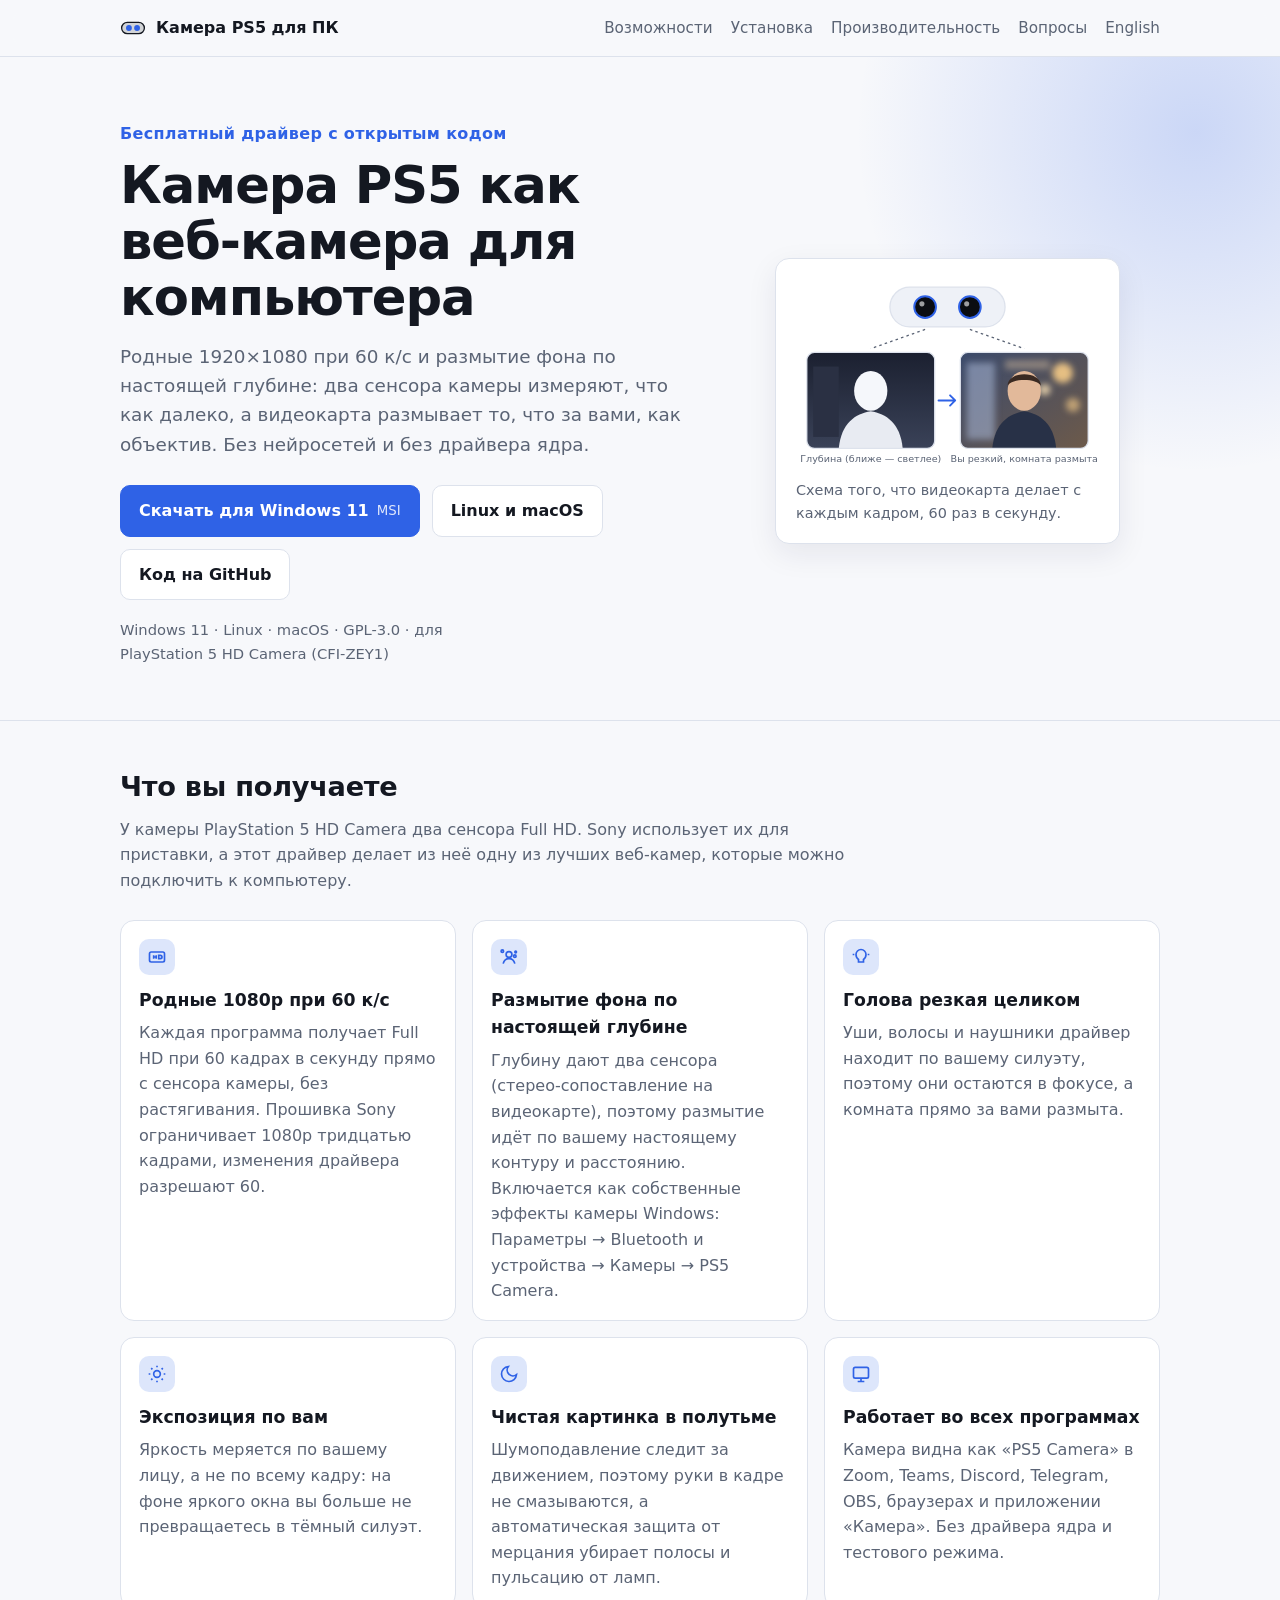
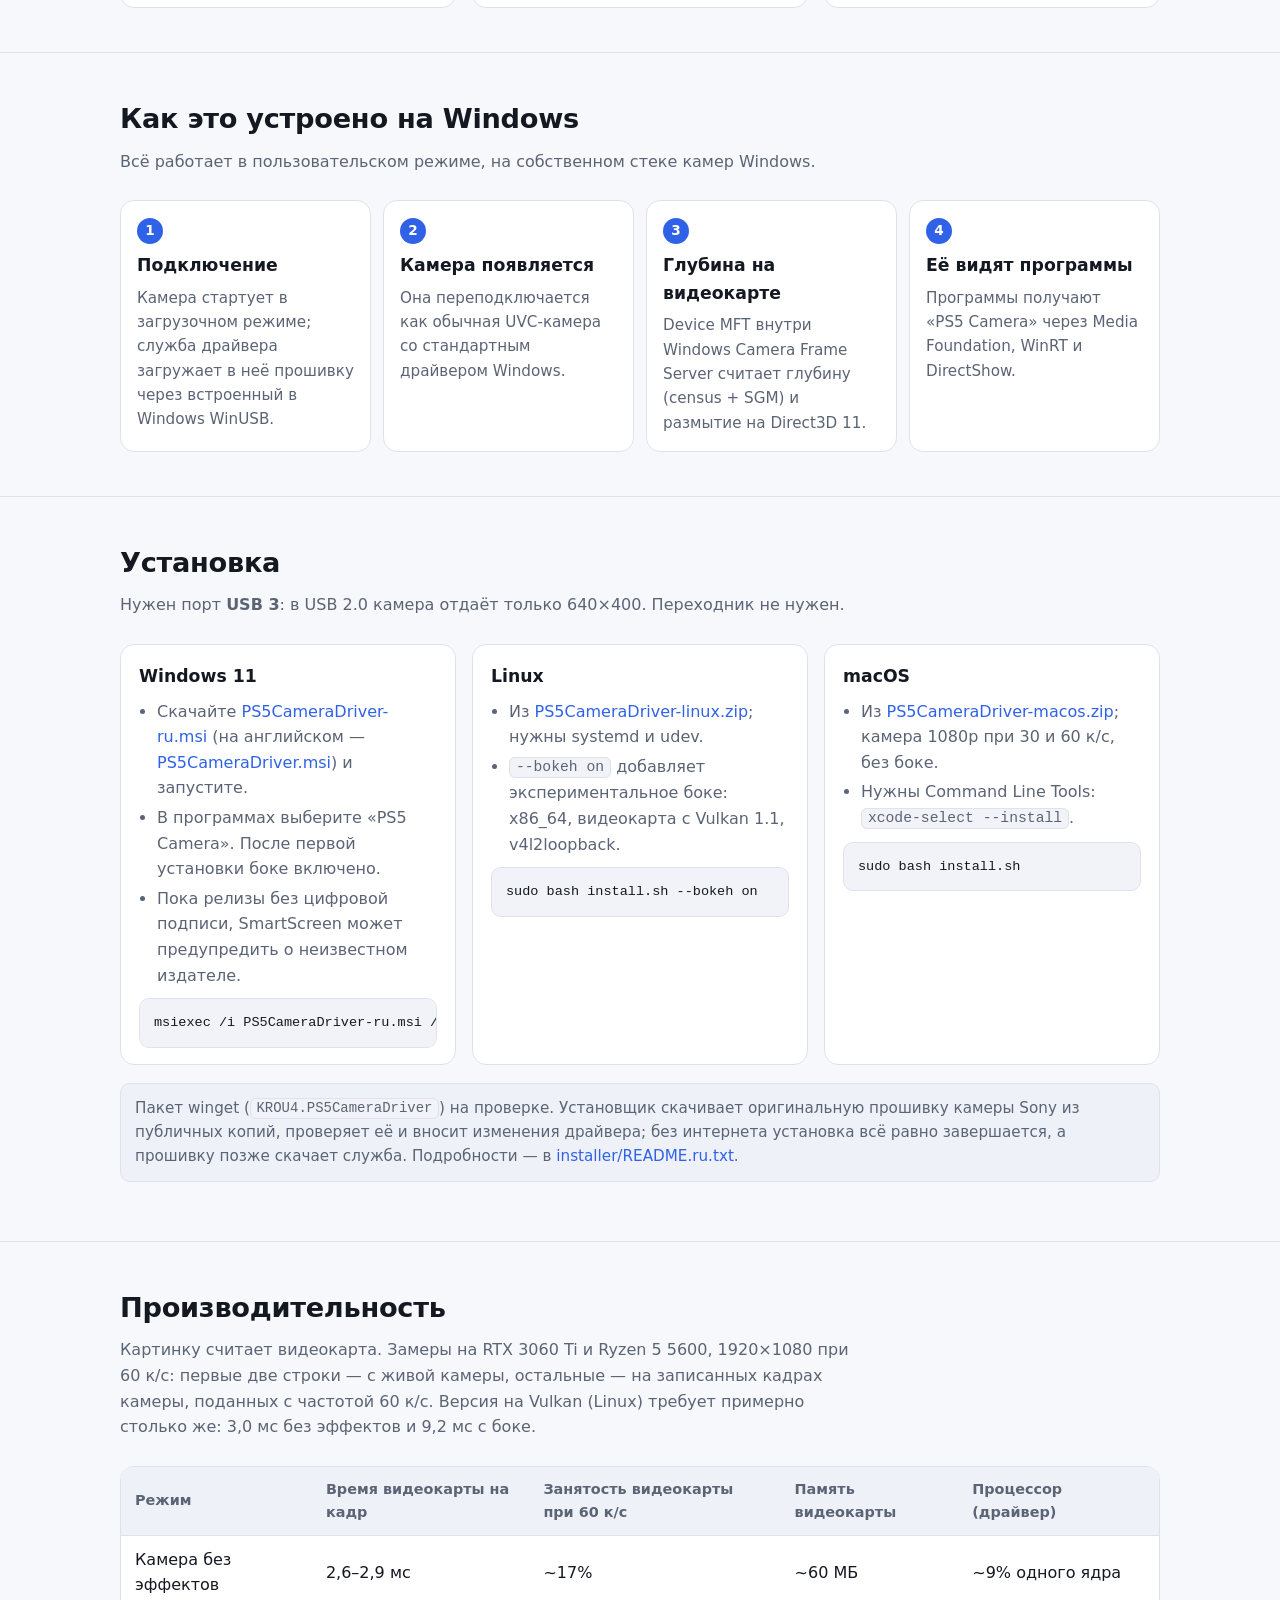
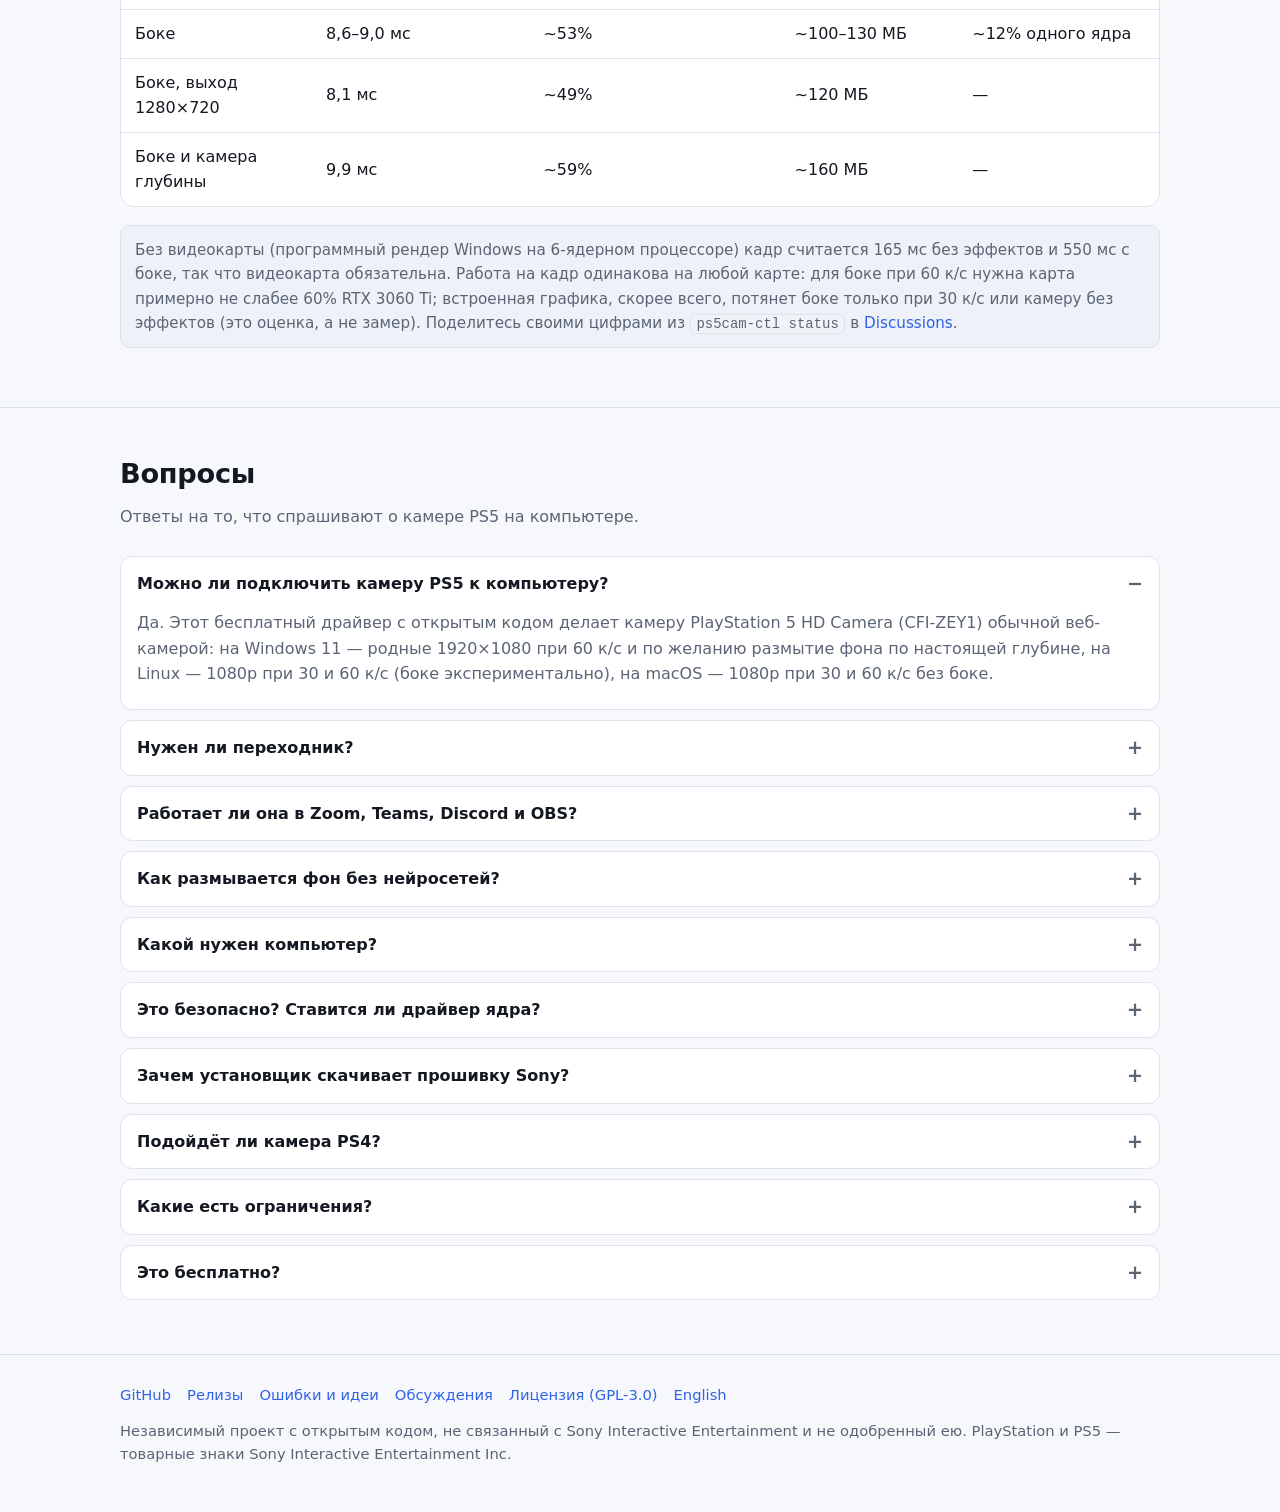
==== docs/ru/index.html @ 49c75872 "GitHub Pages site: English and Russian pages, llms.txt, sitemap, social previews" ====
<!doctype html>
<html lang="ru">
<head>
<meta charset="utf-8">
<meta name="viewport" content="width=device-width, initial-scale=1">
<title>Камера PS5 для ПК — бесплатный драйвер веб-камеры 1080p60 с размытием фона по глубине</title>
<meta name="description" content="Камера PlayStation 5 HD Camera (CFI-ZEY1) как веб-камера на компьютере: родные 1920x1080 при 60 к/с и размытие фона по настоящей глубине на Windows 11, а также Linux и macOS. Бесплатно и с открытым кодом (GPL-3.0).">
<link rel="canonical" href="https://krou4.github.io/PS5CameraDriver/ru/">
<link rel="alternate" hreflang="en" href="https://krou4.github.io/PS5CameraDriver/">
<link rel="alternate" hreflang="ru" href="https://krou4.github.io/PS5CameraDriver/ru/">
<link rel="alternate" hreflang="x-default" href="https://krou4.github.io/PS5CameraDriver/">
<link rel="icon" href="../favicon.svg" type="image/svg+xml">
<link rel="stylesheet" href="../assets/style.css">
<meta property="og:type" content="website">
<meta property="og:site_name" content="Камера PS5 для ПК">
<meta property="og:title" content="Камера PS5 для ПК — веб-камера 1080p60 с размытием по настоящей глубине">
<meta property="og:description" content="Бесплатный драйвер с открытым кодом: камера PlayStation 5 HD Camera становится обычной веб-камерой на Windows 11, Linux и macOS.">
<meta property="og:url" content="https://krou4.github.io/PS5CameraDriver/ru/">
<meta property="og:image" content="https://krou4.github.io/PS5CameraDriver/assets/og-ru.png">
<meta property="og:image:width" content="1200">
<meta property="og:image:height" content="630">
<meta property="og:locale" content="ru_RU">
<meta property="og:locale:alternate" content="en_US">
<meta name="twitter:card" content="summary_large_image">
<script type="application/ld+json">
{
  "@context": "https://schema.org",
  "@type": "SoftwareApplication",
  "name": "PS5 HD Camera for PC",
  "alternateName": ["Камера PS5 для ПК", "PS5CameraDriver", "Драйвер камеры PS5"],
  "description": "Драйвер, который делает камеру PlayStation 5 HD Camera (CFI-ZEY1) обычной веб-камерой: родные 1920x1080 при 60 к/с и размытие фона (боке) по настоящей стерео-глубине, которую считает видеокарта. Windows 11, Linux (боке экспериментально) и macOS (без боке).",
  "applicationCategory": "MultimediaApplication",
  "applicationSubCategory": "Драйвер веб-камеры",
  "operatingSystem": "Windows 11, Linux, macOS",
  "url": "https://krou4.github.io/PS5CameraDriver/ru/",
  "downloadUrl": "https://github.com/KROU4/PS5CameraDriver/releases/latest",
  "codeRepository": "https://github.com/KROU4/PS5CameraDriver",
  "license": "https://www.gnu.org/licenses/gpl-3.0.html",
  "isAccessibleForFree": true,
  "offers": { "@type": "Offer", "price": "0", "priceCurrency": "USD" },
  "author": { "@type": "Person", "name": "KROU4", "url": "https://github.com/KROU4" },
  "inLanguage": ["ru", "en"]
}
</script>
<script type="application/ld+json">
{
  "@context": "https://schema.org",
  "@type": "FAQPage",
  "inLanguage": "ru",
  "mainEntity": [
    { "@type": "Question", "name": "Можно ли подключить камеру PS5 к компьютеру?",
      "acceptedAnswer": { "@type": "Answer", "text": "Да. Этот бесплатный драйвер с открытым кодом делает камеру PlayStation 5 HD Camera (CFI-ZEY1) обычной веб-камерой: на Windows 11 — родные 1920x1080 при 60 к/с и по желанию размытие фона по настоящей глубине, на Linux — 1080p при 30 и 60 к/с (боке экспериментально), на macOS — 1080p при 30 и 60 к/с без боке." } },
    { "@type": "Question", "name": "Нужен ли переходник для камеры PS5 на ПК?",
      "acceptedAnswer": { "@type": "Answer", "text": "Переходник не нужен: камера подключается в порт USB 3. В порту USB 2.0 камера отдаёт только 640x400." } },
    { "@type": "Question", "name": "Работает ли камера PS5 в Zoom, Teams, Discord и OBS?",
      "acceptedAnswer": { "@type": "Answer", "text": "Да. С драйвером камера видна как «PS5 Camera» во всех программах, которые работают с веб-камерами: Zoom, Microsoft Teams, Discord, Telegram, OBS Studio, браузерах и приложении «Камера» Windows." } },
    { "@type": "Question", "name": "Как размывается фон без нейросетей?",
      "acceptedAnswer": { "@type": "Answer", "text": "У камеры два сенсора. Драйвер сравнивает два изображения стерео-алгоритмом (census-преобразование и semi-global matching) на видеокарте, получает расстояние до каждой точки и размывает то, что дальше человека, как объектив с малой глубиной резкости. Нейросети не используются." } },
    { "@type": "Question", "name": "Какой нужен компьютер?",
      "acceptedAnswer": { "@type": "Answer", "text": "Windows 11, порт USB 3 и видеокарта с Direct3D 11 (на Linux — Vulkan 1.1). На RTX 3060 Ti кадр 1080p60 занимает 2,6–2,9 мс времени видеокарты без эффектов и около 9 мс с боке. Без видеокарты картинка не успевает считаться." } },
    { "@type": "Question", "name": "Это безопасно? Ставится ли драйвер ядра?",
      "acceptedAnswer": { "@type": "Answer", "text": "Кода в ядре нет, тестовый режим не нужен. Эффект работает в пользовательском режиме как Device MFT внутри Windows Camera Frame Server; для загрузочного режима камеры используется встроенный в Windows драйвер WinUSB. Исходный код открыт под GPL-3.0." } },
    { "@type": "Question", "name": "Зачем установщик скачивает прошивку Sony?",
      "acceptedAnswer": { "@type": "Answer", "text": "Камере нужна прошивка при каждом подключении. Прошивка Sony не распространяется с драйвером: установщик скачивает оригинальный образ из публичных копий, проверяет его SHA-256 и вносит изменения драйвера — 90 байт (1080p при 60 к/с, режим глубины, автоматическая экспозиция). Без интернета установка всё равно завершается, а прошивку позже соберёт служба." } },
    { "@type": "Question", "name": "Подойдёт ли камера PS4?",
      "acceptedAnswer": { "@type": "Answer", "text": "Нет. Драйвер для камеры PlayStation 5 HD Camera (CFI-ZEY1), которая подключается в обычный порт USB 3. У камеры PS4 собственный разъём и другая прошивка." } },
    { "@type": "Question", "name": "Это бесплатно?",
      "acceptedAnswer": { "@type": "Answer", "text": "Да. Драйвер бесплатный, с открытым кодом под GNU GPL 3.0. Прошивка камеры принадлежит Sony и в проект не входит." } }
  ]
}
</script>
</head>
<body>
<header class="top">
  <div class="wrap">
    <a class="brand" href="./" aria-label="Камера PS5 для ПК">
      <svg viewBox="0 0 32 32" aria-hidden="true"><rect x="2" y="9" width="28" height="14" rx="7" fill="currentColor" opacity=".16"/><rect x="2" y="9" width="28" height="14" rx="7" fill="none" stroke="currentColor" stroke-width="1.6"/><circle cx="11" cy="16" r="3.6" fill="var(--accent)"/><circle cx="21" cy="16" r="3.6" fill="var(--accent)"/></svg>
      <span>Камера PS5 для ПК</span>
    </a>
    <nav class="nav">
      <a href="#features" class="hide-sm">Возможности</a>
      <a href="#install">Установка</a>
      <a href="#performance" class="hide-sm">Производительность</a>
      <a href="#faq">Вопросы</a>
      <a href="../" hreflang="en" lang="en">English</a>
    </nav>
  </div>
</header>

<main>
<section class="hero">
  <div class="wrap hero-grid">
    <div>
      <p class="eyebrow">Бесплатный драйвер с открытым кодом</p>
      <h1>Камера PS5 как веб‑камера для компьютера</h1>
      <p class="lead">Родные 1920×1080 при 60 к/с и размытие фона по настоящей глубине: два сенсора камеры измеряют, что как далеко, а видеокарта размывает то, что за вами, как объектив. Без нейросетей и без драйвера ядра.</p>
      <div class="cta">
        <a class="btn primary" href="https://github.com/KROU4/PS5CameraDriver/releases/latest/download/PS5CameraDriver-ru.msi">Скачать для Windows 11 <small>MSI</small></a>
        <a class="btn" href="https://github.com/KROU4/PS5CameraDriver/releases/latest">Linux и macOS</a>
        <a class="btn" href="https://github.com/KROU4/PS5CameraDriver">Код на GitHub</a>
      </div>
      <p class="meta">Windows 11 · Linux · macOS · GPL-3.0 · для <span class="nw">PlayStation 5 HD Camera (CFI-ZEY1)</span></p>
    </div>
    <figure class="figure">
      <svg viewBox="0 0 480 300" role="img" aria-labelledby="fig-title">
        <title id="fig-title">Два сенсора дают глубину: фон размыт, человек резкий</title>
        <defs>
          <linearGradient id="g-depth" x1="0" y1="0" x2="0" y2="1"><stop offset="0" stop-color="#1b2030"/><stop offset="1" stop-color="#3a4258"/></linearGradient>
          <linearGradient id="g-room" x1="0" y1="0" x2="1" y2="1"><stop offset="0" stop-color="#3b4a6b"/><stop offset="1" stop-color="#6d5a4a"/></linearGradient>
          <filter id="f-blur" x="-20%" y="-20%" width="140%" height="140%"><feGaussianBlur stdDeviation="5"/></filter>
          <clipPath id="c-left"><rect x="20" y="118" width="200" height="150" rx="12"/></clipPath>
          <clipPath id="c-right"><rect x="260" y="118" width="200" height="150" rx="12"/></clipPath>
        </defs>
        <rect x="150" y="16" width="180" height="62" rx="31" fill="var(--bg-soft)" stroke="var(--line)" stroke-width="2"/>
        <circle cx="205" cy="47" r="17" fill="#0b0d12" stroke="var(--accent)" stroke-width="3"/>
        <circle cx="275" cy="47" r="17" fill="#0b0d12" stroke="var(--accent)" stroke-width="3"/>
        <circle cx="200" cy="42" r="4" fill="#ffffff" opacity=".6"/>
        <circle cx="270" cy="42" r="4" fill="#ffffff" opacity=".6"/>
        <path d="M205 82 L120 112 M275 82 L360 112" stroke="var(--muted)" stroke-width="2" stroke-dasharray="4 5" fill="none"/>
        <g clip-path="url(#c-left)">
          <rect x="20" y="118" width="200" height="150" fill="url(#g-depth)"/>
          <rect x="30" y="140" width="40" height="110" fill="#2a3043"/>
          <path d="M70 268 C74 228 96 214 120 210 C144 214 166 228 170 268 Z" fill="#e8ebf2"/>
          <ellipse cx="120" cy="178" rx="26" ry="31" fill="#f5f7fb"/>
        </g>
        <g clip-path="url(#c-right)">
          <rect x="260" y="118" width="200" height="150" fill="url(#g-room)"/>
          <g filter="url(#f-blur)">
            <rect x="270" y="134" width="44" height="120" fill="#a9b8d8" opacity=".55"/>
            <circle cx="420" cy="150" r="16" fill="#ffd28a" opacity=".85"/>
            <circle cx="392" cy="176" r="9" fill="#ffe6b8" opacity=".8"/>
            <circle cx="436" cy="200" r="11" fill="#ffd28a" opacity=".6"/>
            <rect x="330" y="130" width="70" height="14" fill="#c9b49a" opacity=".5"/>
          </g>
          <path d="M310 268 C314 228 336 214 360 210 C384 214 406 228 410 268 Z" fill="#283147"/>
          <ellipse cx="360" cy="178" rx="26" ry="31" fill="#e2b99a"/>
          <path d="M334 170 C334 146 386 146 386 170 C380 158 340 158 334 170 Z" fill="#3a2a22"/>
        </g>
        <rect x="20" y="118" width="200" height="150" rx="12" fill="none" stroke="var(--line)" stroke-width="2"/>
        <rect x="260" y="118" width="200" height="150" rx="12" fill="none" stroke="var(--line)" stroke-width="2"/>
        <path d="M226 193 L252 193 M244 185 L252 193 L244 201" stroke="var(--accent)" stroke-width="3" fill="none" stroke-linecap="round" stroke-linejoin="round"/>
        <text x="120" y="290" text-anchor="middle" fill="var(--muted)" font-size="15" font-family="system-ui, sans-serif">Глубина (ближе — светлее)</text>
        <text x="360" y="290" text-anchor="middle" fill="var(--muted)" font-size="15" font-family="system-ui, sans-serif">Вы резкий, комната размыта</text>
      </svg>
      <p>Схема того, что видеокарта делает с каждым кадром, 60 раз в секунду.</p>
    </figure>
  </div>
</section>

<section id="features">
  <div class="wrap">
    <h2>Что вы получаете</h2>
    <p class="sub">У камеры PlayStation 5 HD Camera два сенсора Full HD. Sony использует их для приставки, а этот драйвер делает из неё одну из лучших веб-камер, которые можно подключить к компьютеру.</p>
    <div class="grid">
      <div class="card">
        <div class="icon"><svg viewBox="0 0 24 24" fill="none" stroke="currentColor" stroke-width="2" aria-hidden="true"><rect x="3" y="6" width="18" height="12" rx="2"/><path d="M8 10v4M8 12h3M11 10v4M14 10h2a2 2 0 0 1 0 4h-2z"/></svg></div>
        <h3>Родные 1080p при 60 к/с</h3>
        <p>Каждая программа получает Full HD при 60 кадрах в секунду прямо с сенсора камеры, без растягивания. Прошивка Sony ограничивает 1080p тридцатью кадрами, изменения драйвера разрешают 60.</p>
      </div>
      <div class="card">
        <div class="icon"><svg viewBox="0 0 24 24" fill="none" stroke="currentColor" stroke-width="2" aria-hidden="true"><circle cx="12" cy="9" r="3.5"/><path d="M5 20c1-4 4-6 7-6s6 2 7 6"/><circle cx="4" cy="5" r="1.5"/><circle cx="20" cy="6" r="1"/><circle cx="19" cy="11" r="1.5"/></svg></div>
        <h3>Размытие фона по настоящей глубине</h3>
        <p>Глубину дают два сенсора (стерео-сопоставление на видеокарте), поэтому размытие идёт по вашему настоящему контуру и расстоянию. Включается как собственные эффекты камеры Windows: Параметры → Bluetooth и устройства → Камеры → PS5 Camera.</p>
      </div>
      <div class="card">
        <div class="icon"><svg viewBox="0 0 24 24" fill="none" stroke="currentColor" stroke-width="2" aria-hidden="true"><path d="M12 3a6 6 0 0 0-6 6c0 3 1.5 5 3 6v3h6v-3c1.5-1 3-3 3-6a6 6 0 0 0-6-6z"/><path d="M4 9H2M22 9h-2"/></svg></div>
        <h3>Голова резкая целиком</h3>
        <p>Уши, волосы и наушники драйвер находит по вашему силуэту, поэтому они остаются в фокусе, а комната прямо за вами размыта.</p>
      </div>
      <div class="card">
        <div class="icon"><svg viewBox="0 0 24 24" fill="none" stroke="currentColor" stroke-width="2" aria-hidden="true"><circle cx="12" cy="12" r="4"/><path d="M12 2v2M12 20v2M2 12h2M20 12h2M5 5l1.5 1.5M17.5 17.5 19 19M5 19l1.5-1.5M17.5 6.5 19 5"/></svg></div>
        <h3>Экспозиция по вам</h3>
        <p>Яркость меряется по вашему лицу, а не по всему кадру: на фоне яркого окна вы больше не превращаетесь в тёмный силуэт.</p>
      </div>
      <div class="card">
        <div class="icon"><svg viewBox="0 0 24 24" fill="none" stroke="currentColor" stroke-width="2" aria-hidden="true"><path d="M21 12.8A9 9 0 1 1 11.2 3a7 7 0 0 0 9.8 9.8z"/></svg></div>
        <h3>Чистая картинка в полутьме</h3>
        <p>Шумоподавление следит за движением, поэтому руки в кадре не смазываются, а автоматическая защита от мерцания убирает полосы и пульсацию от ламп.</p>
      </div>
      <div class="card">
        <div class="icon"><svg viewBox="0 0 24 24" fill="none" stroke="currentColor" stroke-width="2" aria-hidden="true"><rect x="3" y="4" width="18" height="13" rx="2"/><path d="M8 21h8M12 17v4"/></svg></div>
        <h3>Работает во всех программах</h3>
        <p>Камера видна как «PS5 Camera» в Zoom, Teams, Discord, Telegram, OBS, браузерах и приложении «Камера». Без драйвера ядра и тестового режима.</p>
      </div>
    </div>
  </div>
</section>

<section id="how">
  <div class="wrap">
    <h2>Как это устроено на Windows</h2>
    <p class="sub">Всё работает в пользовательском режиме, на собственном стеке камер Windows.</p>
    <div class="steps">
      <div class="step"><h3>Подключение</h3><p>Камера стартует в загрузочном режиме; служба драйвера загружает в неё прошивку через встроенный в Windows WinUSB.</p></div>
      <div class="step"><h3>Камера появляется</h3><p>Она переподключается как обычная UVC-камера со стандартным драйвером Windows.</p></div>
      <div class="step"><h3>Глубина на видеокарте</h3><p>Device MFT внутри Windows Camera Frame Server считает глубину (census + SGM) и размытие на Direct3D 11.</p></div>
      <div class="step"><h3>Её видят программы</h3><p>Программы получают «PS5 Camera» через Media Foundation, WinRT и DirectShow.</p></div>
    </div>
  </div>
</section>

<section id="install">
  <div class="wrap">
    <h2>Установка</h2>
    <p class="sub">Нужен порт <strong>USB 3</strong>: в USB 2.0 камера отдаёт только 640×400. Переходник не нужен.</p>
    <div class="os">
      <div class="card">
        <h3>Windows 11</h3>
        <ul>
          <li>Скачайте <a href="https://github.com/KROU4/PS5CameraDriver/releases/latest/download/PS5CameraDriver-ru.msi">PS5CameraDriver-ru.msi</a> (на английском — <a href="https://github.com/KROU4/PS5CameraDriver/releases/latest/download/PS5CameraDriver.msi">PS5CameraDriver.msi</a>) и запустите.</li>
          <li>В программах выберите «PS5 Camera». После первой установки боке включено.</li>
          <li>Пока релизы без цифровой подписи, SmartScreen может предупредить о неизвестном издателе.</li>
        </ul>
        <pre><code>msiexec /i PS5CameraDriver-ru.msi /qn BOKEH=on</code></pre>
      </div>
      <div class="card">
        <h3>Linux</h3>
        <ul>
          <li>Из <a href="https://github.com/KROU4/PS5CameraDriver/releases/latest">PS5CameraDriver-linux.zip</a>; нужны systemd и udev.</li>
          <li><code>--bokeh on</code> добавляет экспериментальное боке: x86_64, видеокарта с Vulkan 1.1, v4l2loopback.</li>
        </ul>
        <pre><code>sudo bash install.sh --bokeh on</code></pre>
      </div>
      <div class="card">
        <h3>macOS</h3>
        <ul>
          <li>Из <a href="https://github.com/KROU4/PS5CameraDriver/releases/latest">PS5CameraDriver-macos.zip</a>; камера 1080p при 30 и 60 к/с, без боке.</li>
          <li>Нужны Command Line Tools: <code>xcode-select --install</code>.</li>
        </ul>
        <pre><code>sudo bash install.sh</code></pre>
      </div>
    </div>
    <p class="note">Пакет winget (<code>KROU4.PS5CameraDriver</code>) на проверке. Установщик скачивает оригинальную прошивку камеры Sony из публичных копий, проверяет её и вносит изменения драйвера; без интернета установка всё равно завершается, а прошивку позже скачает служба. Подробности — в <a href="https://github.com/KROU4/PS5CameraDriver/blob/main/installer/README.ru.txt">installer/README.ru.txt</a>.</p>
  </div>
</section>

<section id="performance">
  <div class="wrap">
    <h2>Производительность</h2>
    <p class="sub">Картинку считает видеокарта. Замеры на RTX 3060 Ti и Ryzen 5 5600, 1920×1080 при 60 к/с: первые две строки — с живой камеры, остальные — на записанных кадрах камеры, поданных с частотой 60 к/с. Версия на Vulkan (Linux) требует примерно столько же: 3,0 мс без эффектов и 9,2 мс с боке.</p>
    <div class="table-wrap">
      <table>
        <thead><tr><th>Режим</th><th>Время видеокарты на кадр</th><th>Занятость видеокарты при 60 к/с</th><th>Память видеокарты</th><th>Процессор (драйвер)</th></tr></thead>
        <tbody>
          <tr><td>Камера без эффектов</td><td class="num">2,6–2,9 мс</td><td class="num">~17%</td><td class="num">~60 МБ</td><td class="num">~9% одного ядра</td></tr>
          <tr><td>Боке</td><td class="num">8,6–9,0 мс</td><td class="num">~53%</td><td class="num">~100–130 МБ</td><td class="num">~12% одного ядра</td></tr>
          <tr><td>Боке, выход 1280×720</td><td class="num">8,1 мс</td><td class="num">~49%</td><td class="num">~120 МБ</td><td class="num">—</td></tr>
          <tr><td>Боке и камера глубины</td><td class="num">9,9 мс</td><td class="num">~59%</td><td class="num">~160 МБ</td><td class="num">—</td></tr>
        </tbody>
      </table>
    </div>
    <p class="note">Без видеокарты (программный рендер Windows на 6-ядерном процессоре) кадр считается 165 мс без эффектов и 550 мс с боке, так что видеокарта обязательна. Работа на кадр одинакова на любой карте: для боке при 60 к/с нужна карта примерно не слабее 60% RTX 3060 Ti; встроенная графика, скорее всего, потянет боке только при 30 к/с или камеру без эффектов (это оценка, а не замер). Поделитесь своими цифрами из <code>ps5cam-ctl status</code> в <a href="https://github.com/KROU4/PS5CameraDriver/discussions">Discussions</a>.</p>
  </div>
</section>

<section id="faq" class="faq">
  <div class="wrap">
    <h2>Вопросы</h2>
    <p class="sub">Ответы на то, что спрашивают о камере PS5 на компьютере.</p>
    <details open><summary>Можно ли подключить камеру PS5 к компьютеру?</summary><div><p>Да. Этот бесплатный драйвер с открытым кодом делает камеру PlayStation 5 HD Camera (CFI-ZEY1) обычной веб-камерой: на Windows 11 — родные 1920×1080 при 60 к/с и по желанию размытие фона по настоящей глубине, на Linux — 1080p при 30 и 60 к/с (боке экспериментально), на macOS — 1080p при 30 и 60 к/с без боке.</p></div></details>
    <details><summary>Нужен ли переходник?</summary><div><p>Переходник не нужен: камера подключается в порт USB 3. В порту USB 2.0 камера отдаёт только 640×400.</p></div></details>
    <details><summary>Работает ли она в Zoom, Teams, Discord и OBS?</summary><div><p>Да. С драйвером камера видна как «PS5 Camera» во всех программах, которые работают с веб-камерами: Zoom, Microsoft Teams, Discord, Telegram, OBS Studio, браузерах и приложении «Камера» Windows.</p></div></details>
    <details><summary>Как размывается фон без нейросетей?</summary><div><p>У камеры два сенсора. Драйвер сравнивает два изображения стерео-алгоритмом (census-преобразование и semi-global matching) на видеокарте, получает расстояние до каждой точки и размывает то, что дальше человека, как объектив с малой глубиной резкости. Нейросети не используются.</p></div></details>
    <details><summary>Какой нужен компьютер?</summary><div><p>Windows 11, порт USB 3 и видеокарта с Direct3D 11 (на Linux — Vulkan 1.1). На RTX 3060 Ti кадр 1080p60 занимает 2,6–2,9 мс времени видеокарты без эффектов и около 9 мс с боке. Без видеокарты картинка не успевает считаться.</p></div></details>
    <details><summary>Это безопасно? Ставится ли драйвер ядра?</summary><div><p>Кода в ядре нет, тестовый режим не нужен. Эффект работает в пользовательском режиме как Device MFT внутри Windows Camera Frame Server; для загрузочного режима камеры используется встроенный в Windows драйвер WinUSB. Исходный код открыт под GPL-3.0, а в сеть программа ничего не отправляет: она только скачивает прошивку.</p></div></details>
    <details><summary>Зачем установщик скачивает прошивку Sony?</summary><div><p>Камере нужна прошивка при каждом подключении. Прошивка Sony не распространяется с драйвером: установщик скачивает оригинальный образ из публичных копий, проверяет его SHA-256 и вносит изменения драйвера — 90 байт (1080p при 60 к/с, режим глубины, автоматическая экспозиция). Без интернета установка всё равно завершается, а прошивку позже соберёт служба.</p></div></details>
    <details><summary>Подойдёт ли камера PS4?</summary><div><p>Нет. Драйвер для камеры PlayStation 5 HD Camera (CFI-ZEY1), которая подключается в обычный порт USB 3. У камеры PS4 собственный разъём и другая прошивка.</p></div></details>
    <details><summary>Какие есть ограничения?</summary><div><p>Камерой пользуется одна программа за раз, как с любой веб-камерой. Глубину камера измеряет примерно с полуметра: то, что ближе, размывается неровно. Боке на Linux экспериментальное, а на macOS его нет (нужно системное расширение камеры, которое macOS запускает только с подписью разработчика Apple).</p></div></details>
    <details><summary>Это бесплатно?</summary><div><p>Да. Драйвер бесплатный, с открытым кодом под GNU GPL 3.0. Прошивка камеры принадлежит Sony и в проект не входит.</p></div></details>
  </div>
</section>
</main>

<footer>
  <div class="wrap">
    <div class="links">
      <a href="https://github.com/KROU4/PS5CameraDriver">GitHub</a>
      <a href="https://github.com/KROU4/PS5CameraDriver/releases">Релизы</a>
      <a href="https://github.com/KROU4/PS5CameraDriver/issues">Ошибки и идеи</a>
      <a href="https://github.com/KROU4/PS5CameraDriver/discussions">Обсуждения</a>
      <a href="https://github.com/KROU4/PS5CameraDriver/blob/main/LICENSE">Лицензия (GPL-3.0)</a>
      <a href="../" hreflang="en" lang="en">English</a>
    </div>
    <p>Независимый проект с открытым кодом, не связанный с Sony Interactive Entertainment и не одобренный ею. PlayStation и PS5 — товарные знаки Sony Interactive Entertainment Inc.</p>
  </div>
</footer>
</body>
</html>
---- docs/assets/style.css ----
:root {
  --bg: #0b0d12;
  --bg-soft: #12151d;
  --card: #161a24;
  --line: #262c3a;
  --text: #e8ebf2;
  --muted: #9aa3b5;
  --accent: #5b8cff;
  --accent-strong: #3f74f5;
  --accent-text: #ffffff;
  --code: #0f1219;
  --ok: #3fbf7f;
  --radius: 14px;
  --shadow: 0 10px 30px rgba(0, 0, 0, 0.35);
  color-scheme: dark;
}
@media (prefers-color-scheme: light) {
  :root {
    --bg: #f7f8fb;
    --bg-soft: #eef1f7;
    --card: #ffffff;
    --line: #dde2ec;
    --text: #141821;
    --muted: #5b6475;
    --accent: #2f62e6;
    --accent-strong: #2453cc;
    --code: #f1f3f8;
    --shadow: 0 10px 30px rgba(20, 30, 60, 0.08);
    color-scheme: light;
  }
}

* { box-sizing: border-box; }
html { scroll-behavior: smooth; -webkit-text-size-adjust: 100%; }
body {
  margin: 0;
  background: var(--bg);
  color: var(--text);
  font: 16px/1.6 system-ui, -apple-system, "Segoe UI", Roboto, "Helvetica Neue", Arial, sans-serif;
}
a { color: var(--accent); text-decoration: none; }
a:hover { text-decoration: underline; }
a:focus-visible, button:focus-visible, summary:focus-visible {
  outline: 2px solid var(--accent);
  outline-offset: 3px;
  border-radius: 6px;
}
code, pre { font-family: ui-monospace, "Cascadia Code", Consolas, "Liberation Mono", monospace; font-size: 0.92em; }
code { background: var(--code); border: 1px solid var(--line); border-radius: 6px; padding: 0.1em 0.4em; }
pre {
  background: var(--code);
  border: 1px solid var(--line);
  border-radius: 10px;
  padding: 12px 14px;
  overflow-x: auto;
  margin: 10px 0 0;
}
pre code { background: none; border: 0; padding: 0; }

.wrap { max-width: 1080px; margin: 0 auto; padding: 0 20px; }

/* Header */
.top {
  position: sticky; top: 0; z-index: 10;
  background: color-mix(in srgb, var(--bg) 85%, transparent);
  backdrop-filter: blur(10px);
  border-bottom: 1px solid var(--line);
}
.top .wrap { display: flex; align-items: center; justify-content: space-between; gap: 16px; height: 56px; }
.brand { display: flex; align-items: center; gap: 10px; color: var(--text); font-weight: 650; }
.brand:hover { text-decoration: none; }
.brand svg { width: 26px; height: 26px; }
.nav { display: flex; gap: 18px; font-size: 0.95rem; }
.nav a { color: var(--muted); }
.nav a:hover { color: var(--text); text-decoration: none; }
@media (max-width: 720px) { .nav .hide-sm { display: none; } }

/* Hero */
.hero { padding: 64px 0 40px; position: relative; overflow: hidden; }
.hero::before {
  content: ""; position: absolute; inset: -40% -20% auto auto; width: 680px; height: 680px;
  background: radial-gradient(closest-side, color-mix(in srgb, var(--accent) 22%, transparent), transparent);
  pointer-events: none;
}
.hero-grid { display: grid; grid-template-columns: 1.15fr 0.85fr; gap: 40px; align-items: center; position: relative; }
@media (max-width: 860px) { .hero-grid { grid-template-columns: 1fr; } }
.eyebrow { color: var(--accent); font-weight: 600; letter-spacing: 0.02em; margin: 0 0 10px; }
h1 { font-size: clamp(2rem, 4.6vw, 3.2rem); line-height: 1.1; margin: 0 0 16px; letter-spacing: -0.02em; }
.lead { font-size: 1.15rem; color: var(--muted); margin: 0 0 26px; max-width: 40em; }
.cta { display: flex; flex-wrap: wrap; gap: 12px; margin-bottom: 18px; }
.btn {
  display: inline-flex; align-items: center; gap: 8px;
  padding: 12px 18px; border-radius: 10px; font-weight: 600;
  border: 1px solid var(--line); color: var(--text); background: var(--card);
}
.btn:hover { text-decoration: none; border-color: var(--accent); }
.btn.primary { background: var(--accent); border-color: var(--accent); color: var(--accent-text); }
.btn.primary:hover { background: var(--accent-strong); }
.btn small { font-weight: 500; opacity: 0.85; }
.meta { color: var(--muted); font-size: 0.92rem; }

/* Depth illustration */
.figure {
  background: var(--card); border: 1px solid var(--line); border-radius: var(--radius);
  box-shadow: var(--shadow); padding: 18px;
}
.figure svg { width: 100%; height: auto; display: block; }
.figure p { margin: 10px 2px 0; color: var(--muted); font-size: 0.9rem; }

/* Sections */
section { padding: 44px 0; scroll-margin-top: 56px; }
section + section { border-top: 1px solid var(--line); }
h2 { font-size: 1.7rem; margin: 0 0 8px; letter-spacing: -0.01em; }
.sub { color: var(--muted); margin: 0 0 26px; max-width: 46em; }
h3 { font-size: 1.08rem; margin: 0 0 6px; }

.grid { display: grid; gap: 16px; grid-template-columns: repeat(3, 1fr); }
@media (max-width: 900px) { .grid { grid-template-columns: repeat(2, 1fr); } }
@media (max-width: 600px) { .grid { grid-template-columns: 1fr; } }
.card {
  background: var(--card); border: 1px solid var(--line); border-radius: var(--radius); padding: 18px 18px 16px;
}
.card p { margin: 0; color: var(--muted); }
.icon {
  width: 36px; height: 36px; border-radius: 10px; display: grid; place-items: center; margin-bottom: 12px;
  background: color-mix(in srgb, var(--accent) 16%, transparent); color: var(--accent);
}
.icon svg { width: 20px; height: 20px; }

.steps { counter-reset: step; display: grid; gap: 12px; grid-template-columns: repeat(4, 1fr); }
@media (max-width: 900px) { .steps { grid-template-columns: repeat(2, 1fr); } }
@media (max-width: 600px) { .steps { grid-template-columns: 1fr; } }
.step { background: var(--card); border: 1px solid var(--line); border-radius: var(--radius); padding: 16px; }
.step::before {
  counter-increment: step; content: counter(step);
  display: inline-grid; place-items: center; width: 26px; height: 26px; border-radius: 50%;
  background: var(--accent); color: var(--accent-text); font-weight: 700; font-size: 0.85rem; margin-bottom: 8px;
}
.step p { margin: 0; color: var(--muted); font-size: 0.95rem; }

.os { display: grid; gap: 16px; grid-template-columns: repeat(3, 1fr); }
@media (max-width: 900px) { .os { grid-template-columns: 1fr; } }
.os .card ul { margin: 8px 0 0; padding-left: 18px; color: var(--muted); }
.os .card li { margin: 4px 0; }
.note {
  margin-top: 18px; padding: 12px 14px; border-radius: 10px; border: 1px solid var(--line);
  background: var(--bg-soft); color: var(--muted); font-size: 0.95rem;
}

.table-wrap { overflow-x: auto; border: 1px solid var(--line); border-radius: var(--radius); }
table { border-collapse: collapse; width: 100%; min-width: 560px; background: var(--card); }
th, td { text-align: left; padding: 11px 14px; border-bottom: 1px solid var(--line); }
th { font-size: 0.9rem; color: var(--muted); font-weight: 600; background: var(--bg-soft); }
tr:last-child td { border-bottom: 0; }
td.num { font-variant-numeric: tabular-nums; white-space: nowrap; }

.faq details {
  background: var(--card); border: 1px solid var(--line); border-radius: 12px; padding: 0 16px; margin-bottom: 10px;
}
.faq summary {
  cursor: pointer; list-style: none; padding: 14px 24px 14px 0; font-weight: 600; position: relative;
}
.faq summary::-webkit-details-marker { display: none; }
.faq summary::after {
  content: "+"; position: absolute; right: 0; top: 12px; color: var(--muted); font-size: 1.2rem;
}
.faq details[open] summary::after { content: "−"; }
.faq details > div { padding: 0 0 14px; color: var(--muted); }
.faq details > div p { margin: 0 0 8px; }

footer { border-top: 1px solid var(--line); padding: 28px 0 40px; color: var(--muted); font-size: 0.92rem; }
footer .links { display: flex; flex-wrap: wrap; gap: 16px; margin-bottom: 12px; }
footer p { margin: 6px 0; }
.nw { white-space: nowrap; }

/* Grid items may shrink below their content (a long command in <pre> scrolls instead of widening the page). */
.hero-grid > *, .grid > *, .steps > *, .os > * { min-width: 0; }

/* Phones: the logo alone, so the menu fits on one line. */
.brand span { white-space: nowrap; }
@media (max-width: 560px) {
  .brand span { display: none; }
  .nav { gap: 16px; }
}
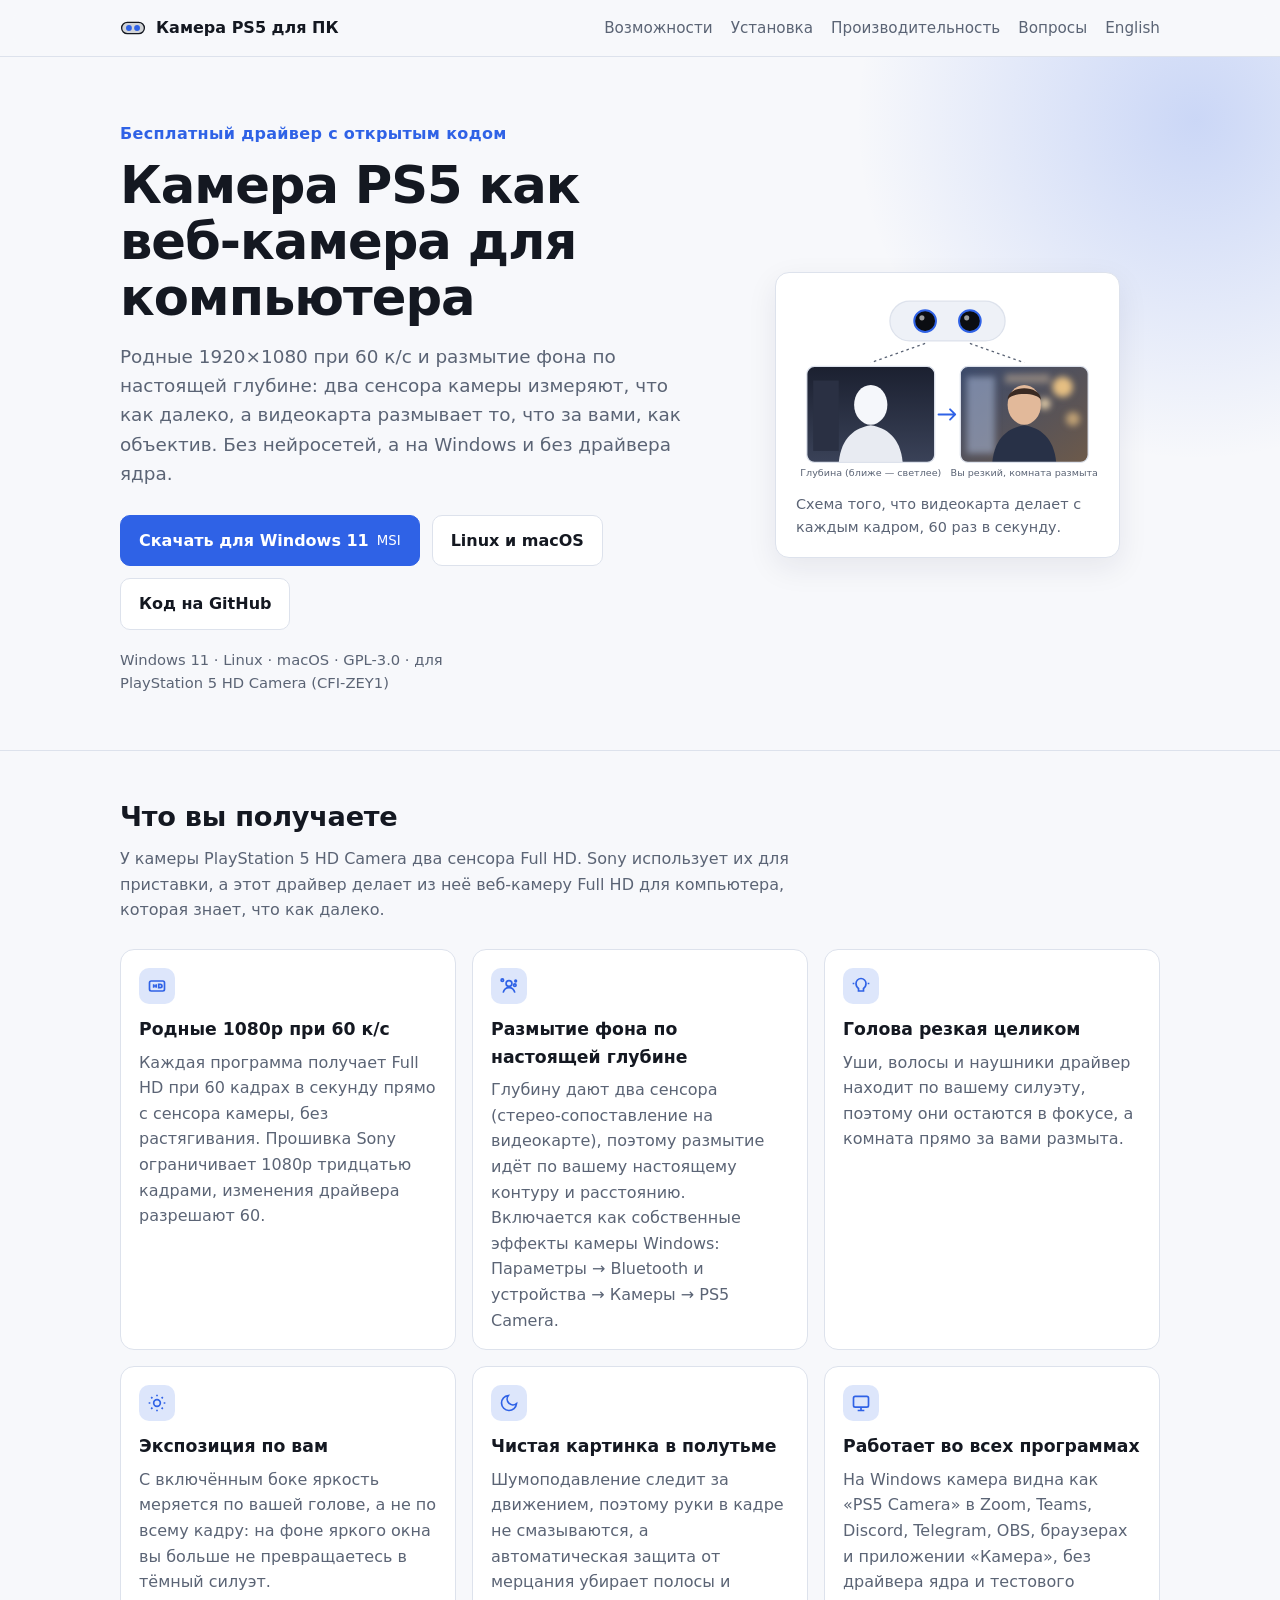
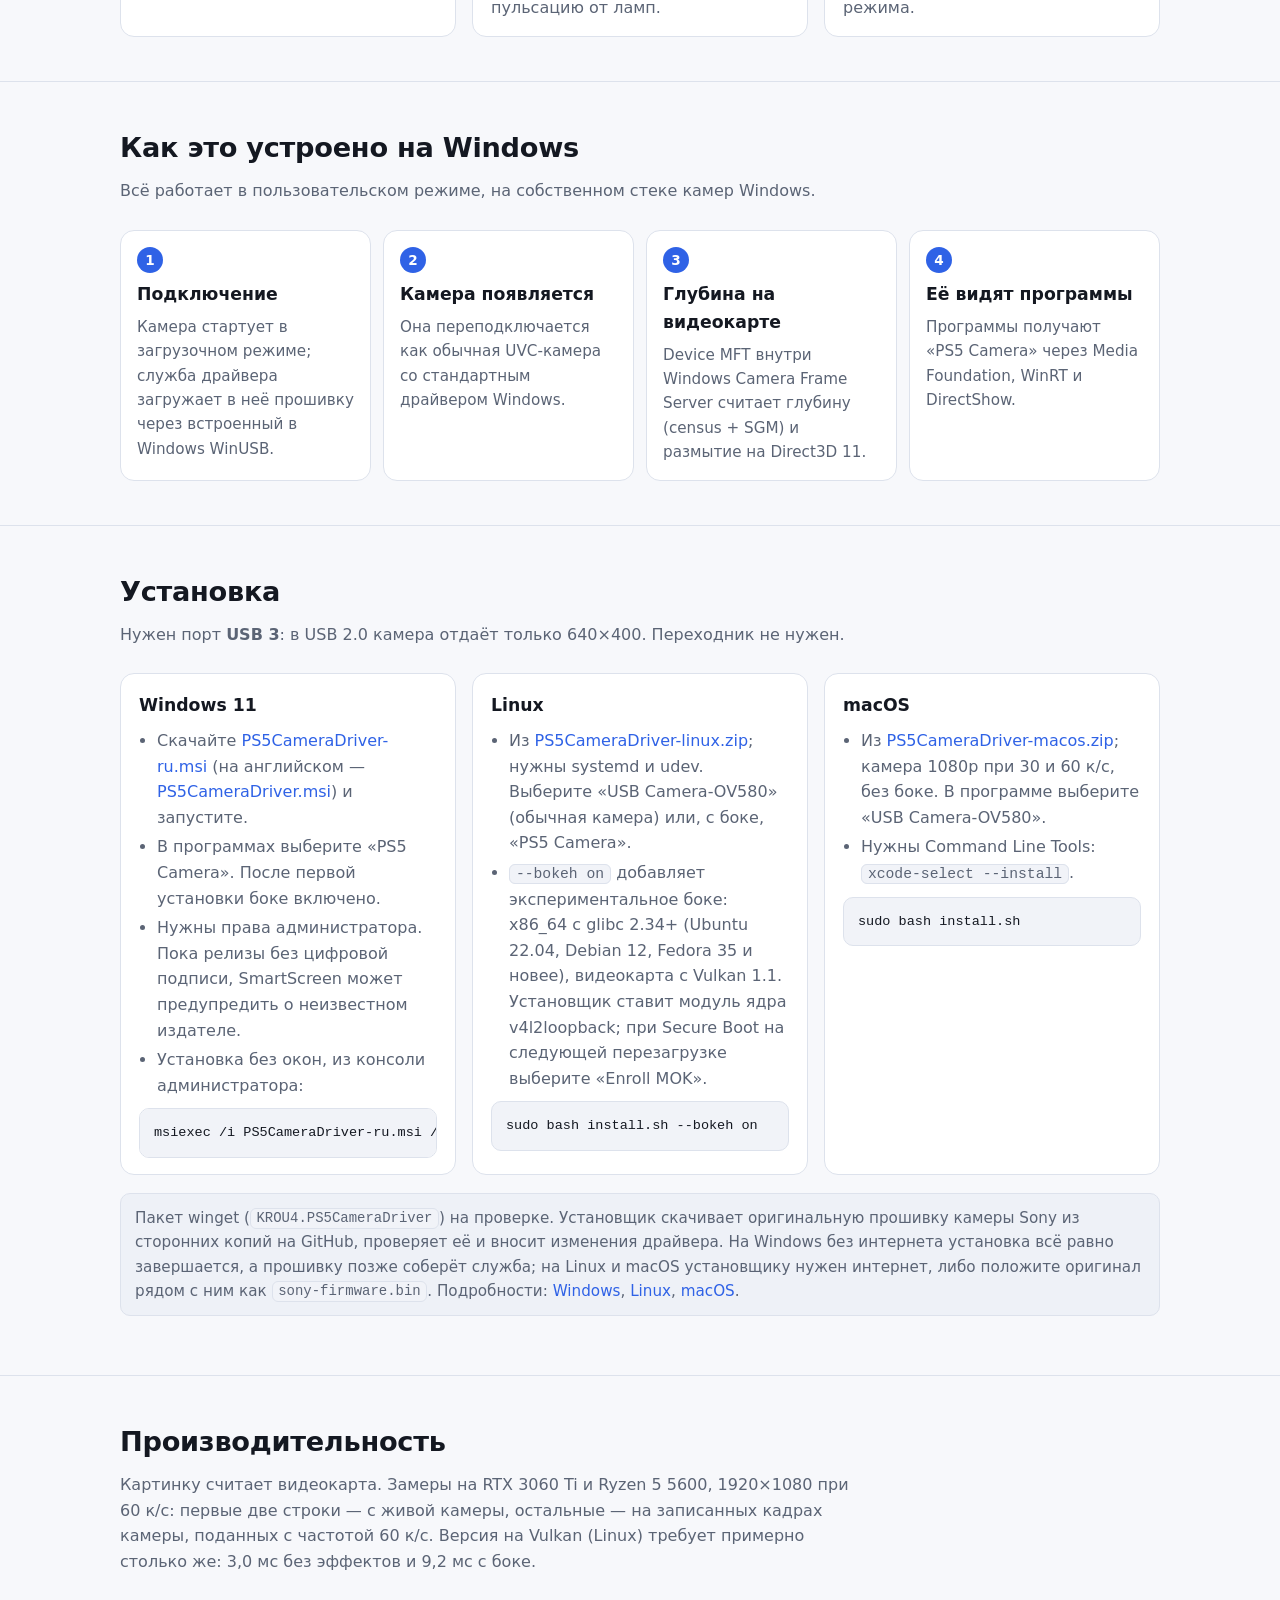
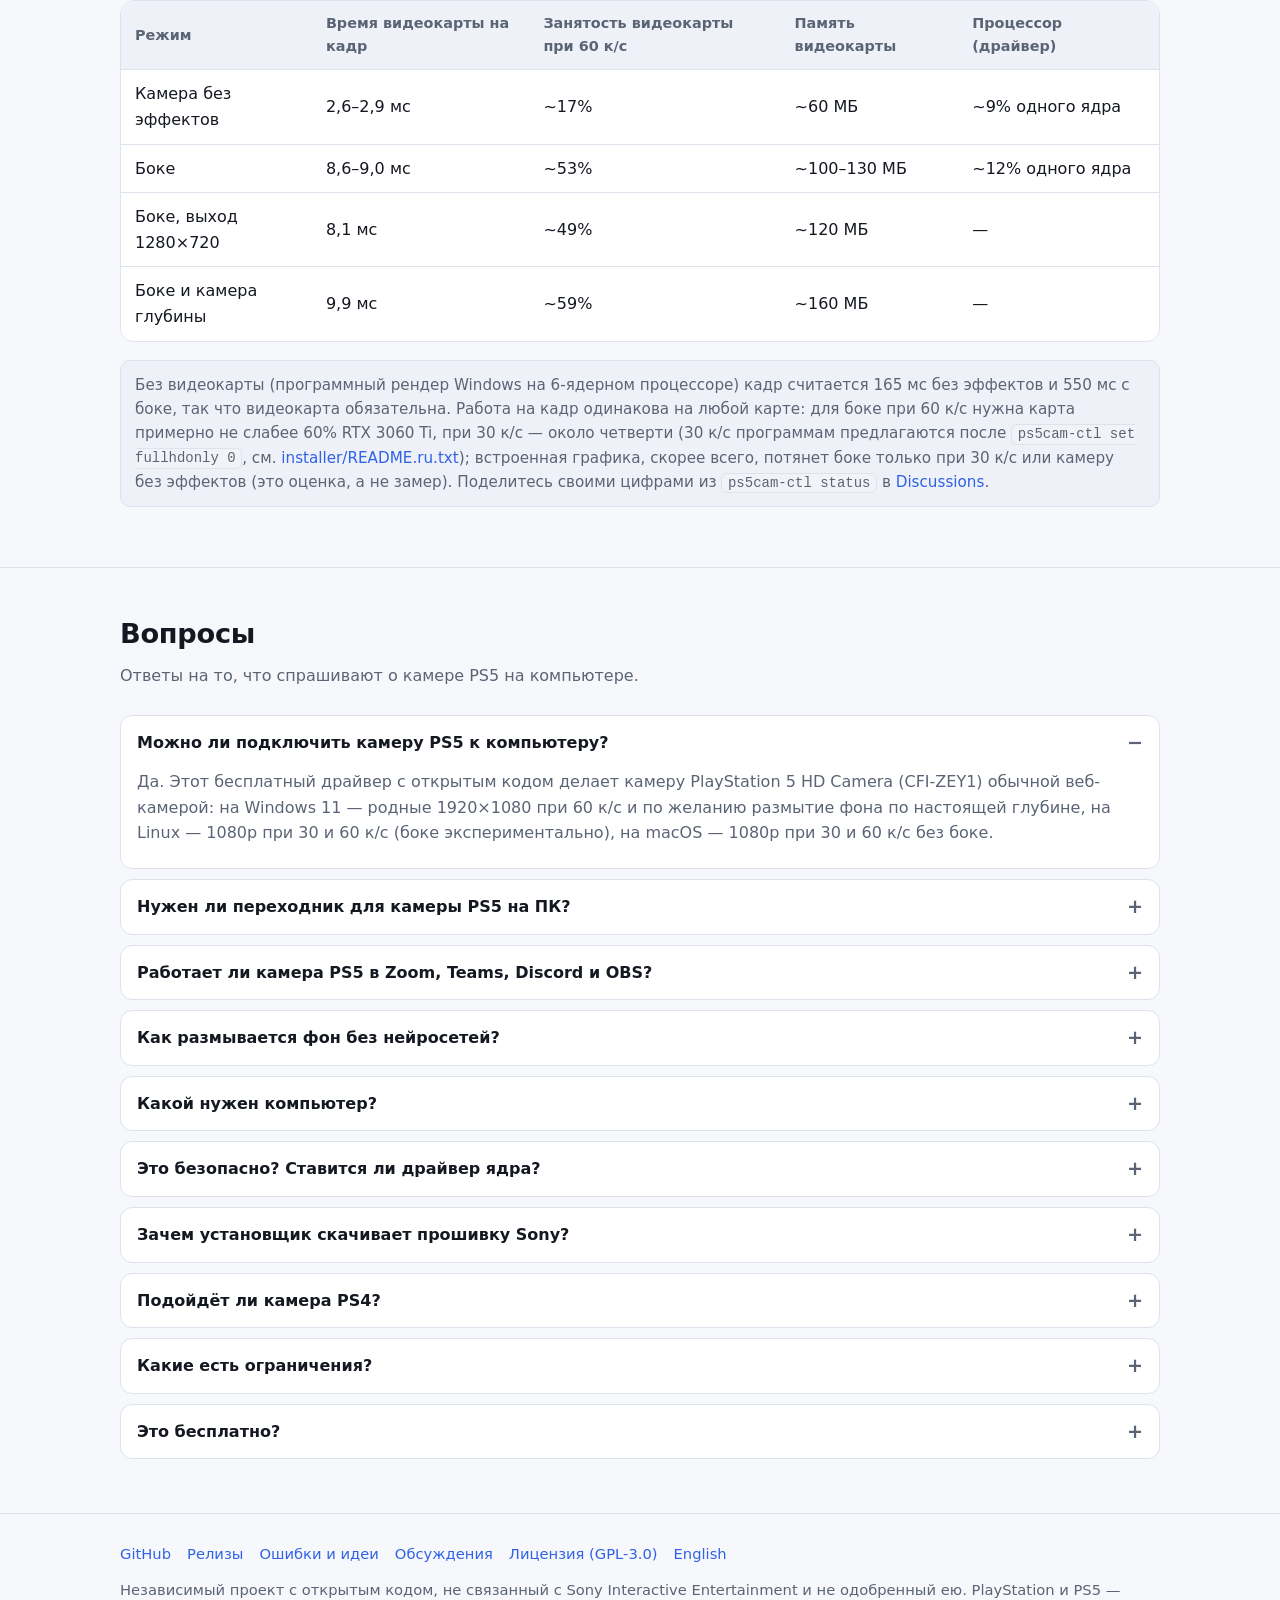
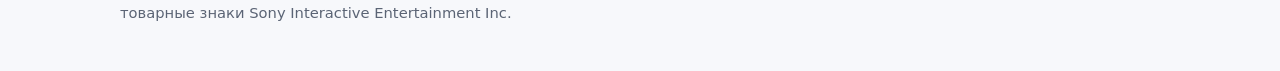
==== commit d07723e3: "Pages review: per-OS facts (offline install, camera names, kernel module), FAQ JSON-LD built from th" ====
--- a/docs/ru/index.html
+++ b/docs/ru/index.html
@@ -19,6 +19,7 @@
 <meta property="og:image" content="https://krou4.github.io/PS5CameraDriver/assets/og-ru.png">
 <meta property="og:image:width" content="1200">
 <meta property="og:image:height" content="630">
+<meta property="og:image:alt" content="Камера PS5 как веб-камера для ПК: 1080p при 60 к/с и размытие фона по настоящей глубине">
 <meta property="og:locale" content="ru_RU">
 <meta property="og:locale:alternate" content="en_US">
 <meta name="twitter:card" content="summary_large_image">
@@ -34,7 +35,6 @@
   "operatingSystem": "Windows 11, Linux, macOS",
   "url": "https://krou4.github.io/PS5CameraDriver/ru/",
   "downloadUrl": "https://github.com/KROU4/PS5CameraDriver/releases/latest",
-  "codeRepository": "https://github.com/KROU4/PS5CameraDriver",
   "license": "https://www.gnu.org/licenses/gpl-3.0.html",
   "isAccessibleForFree": true,
   "offers": { "@type": "Offer", "price": "0", "priceCurrency": "USD" },
@@ -48,24 +48,86 @@
   "@type": "FAQPage",
   "inLanguage": "ru",
   "mainEntity": [
-    { "@type": "Question", "name": "Можно ли подключить камеру PS5 к компьютеру?",
-      "acceptedAnswer": { "@type": "Answer", "text": "Да. Этот бесплатный драйвер с открытым кодом делает камеру PlayStation 5 HD Camera (CFI-ZEY1) обычной веб-камерой: на Windows 11 — родные 1920x1080 при 60 к/с и по желанию размытие фона по настоящей глубине, на Linux — 1080p при 30 и 60 к/с (боке экспериментально), на macOS — 1080p при 30 и 60 к/с без боке." } },
-    { "@type": "Question", "name": "Нужен ли переходник для камеры PS5 на ПК?",
-      "acceptedAnswer": { "@type": "Answer", "text": "Переходник не нужен: камера подключается в порт USB 3. В порту USB 2.0 камера отдаёт только 640x400." } },
-    { "@type": "Question", "name": "Работает ли камера PS5 в Zoom, Teams, Discord и OBS?",
-      "acceptedAnswer": { "@type": "Answer", "text": "Да. С драйвером камера видна как «PS5 Camera» во всех программах, которые работают с веб-камерами: Zoom, Microsoft Teams, Discord, Telegram, OBS Studio, браузерах и приложении «Камера» Windows." } },
-    { "@type": "Question", "name": "Как размывается фон без нейросетей?",
-      "acceptedAnswer": { "@type": "Answer", "text": "У камеры два сенсора. Драйвер сравнивает два изображения стерео-алгоритмом (census-преобразование и semi-global matching) на видеокарте, получает расстояние до каждой точки и размывает то, что дальше человека, как объектив с малой глубиной резкости. Нейросети не используются." } },
-    { "@type": "Question", "name": "Какой нужен компьютер?",
-      "acceptedAnswer": { "@type": "Answer", "text": "Windows 11, порт USB 3 и видеокарта с Direct3D 11 (на Linux — Vulkan 1.1). На RTX 3060 Ti кадр 1080p60 занимает 2,6–2,9 мс времени видеокарты без эффектов и около 9 мс с боке. Без видеокарты картинка не успевает считаться." } },
-    { "@type": "Question", "name": "Это безопасно? Ставится ли драйвер ядра?",
-      "acceptedAnswer": { "@type": "Answer", "text": "Кода в ядре нет, тестовый режим не нужен. Эффект работает в пользовательском режиме как Device MFT внутри Windows Camera Frame Server; для загрузочного режима камеры используется встроенный в Windows драйвер WinUSB. Исходный код открыт под GPL-3.0." } },
-    { "@type": "Question", "name": "Зачем установщик скачивает прошивку Sony?",
-      "acceptedAnswer": { "@type": "Answer", "text": "Камере нужна прошивка при каждом подключении. Прошивка Sony не распространяется с драйвером: установщик скачивает оригинальный образ из публичных копий, проверяет его SHA-256 и вносит изменения драйвера — 90 байт (1080p при 60 к/с, режим глубины, автоматическая экспозиция). Без интернета установка всё равно завершается, а прошивку позже соберёт служба." } },
-    { "@type": "Question", "name": "Подойдёт ли камера PS4?",
-      "acceptedAnswer": { "@type": "Answer", "text": "Нет. Драйвер для камеры PlayStation 5 HD Camera (CFI-ZEY1), которая подключается в обычный порт USB 3. У камеры PS4 собственный разъём и другая прошивка." } },
-    { "@type": "Question", "name": "Это бесплатно?",
-      "acceptedAnswer": { "@type": "Answer", "text": "Да. Драйвер бесплатный, с открытым кодом под GNU GPL 3.0. Прошивка камеры принадлежит Sony и в проект не входит." } }
+    {
+      "@type": "Question",
+      "name": "Можно ли подключить камеру PS5 к компьютеру?",
+      "acceptedAnswer": {
+        "@type": "Answer",
+        "text": "Да. Этот бесплатный драйвер с открытым кодом делает камеру PlayStation 5 HD Camera (CFI-ZEY1) обычной веб-камерой: на Windows 11 — родные 1920×1080 при 60 к/с и по желанию размытие фона по настоящей глубине, на Linux — 1080p при 30 и 60 к/с (боке экспериментально), на macOS — 1080p при 30 и 60 к/с без боке."
+      }
+    },
+    {
+      "@type": "Question",
+      "name": "Нужен ли переходник для камеры PS5 на ПК?",
+      "acceptedAnswer": {
+        "@type": "Answer",
+        "text": "Переходник не нужен: камера подключается в порт USB 3. В порту USB 2.0 камера отдаёт только 640×400."
+      }
+    },
+    {
+      "@type": "Question",
+      "name": "Работает ли камера PS5 в Zoom, Teams, Discord и OBS?",
+      "acceptedAnswer": {
+        "@type": "Answer",
+        "text": "Да, во всех программах, которые работают с веб-камерами: Zoom, Microsoft Teams, Discord, Telegram, OBS Studio, браузерах и приложении «Камера» Windows. На Windows и на Linux с боке камера называется «PS5 Camera», на macOS и на Linux без боке — «USB Camera-OV580»."
+      }
+    },
+    {
+      "@type": "Question",
+      "name": "Как размывается фон без нейросетей?",
+      "acceptedAnswer": {
+        "@type": "Answer",
+        "text": "У камеры два сенсора. Драйвер сравнивает два изображения стерео-алгоритмом (census-преобразование и semi-global matching) на видеокарте, получает расстояние до каждой точки и размывает то, что дальше человека, как объектив с малой глубиной резкости. Нейросети не используются."
+      }
+    },
+    {
+      "@type": "Question",
+      "name": "Какой нужен компьютер?",
+      "acceptedAnswer": {
+        "@type": "Answer",
+        "text": "На Windows: Windows 11, порт USB 3 и видеокарта с Direct3D 11, встроенная графика тоже подходит. Картинку драйвер обрабатывает на видеокарте: на RTX 3060 Ti кадр 1080p60 занимает 2,6–2,9 мс без эффектов и около 9 мс с боке, а без видеокарты обработка не успевает. На Linux для боке нужен Vulkan 1.1; обычной камере на Linux и macOS видеокарта не нужна."
+      }
+    },
+    {
+      "@type": "Question",
+      "name": "Это безопасно? Ставится ли драйвер ядра?",
+      "acceptedAnswer": {
+        "@type": "Answer",
+        "text": "На Windows кода в ядре нет, тестовый режим не нужен. Эффект работает в пользовательском режиме как Device MFT внутри Windows Camera Frame Server, а для загрузочного режима камеры используется встроенный в Windows драйвер WinUSB: чтобы поставить этот пакет драйвера, установщик добавляет в доверенные хранилища сертификат, созданный на вашем компьютере, и сразу удаляет его закрытый ключ, так что ничем другим им подписать нельзя. На Windows в сеть ничего не отправляется, кроме скачивания прошивки. На Linux боке использует модуль ядра v4l2loopback, который ставит установщик. Исходный код открыт под GPL-3.0."
+      }
+    },
+    {
+      "@type": "Question",
+      "name": "Зачем установщик скачивает прошивку Sony?",
+      "acceptedAnswer": {
+        "@type": "Answer",
+        "text": "Камере нужна прошивка при каждом подключении. Прошивка Sony не распространяется с драйвером: установщик скачивает оригинальный образ из сторонних копий на GitHub, проверяет его SHA-256 и вносит изменения драйвера — 90 байт (1080p при 60 к/с, режим глубины, автоматическая экспозиция). На Windows без интернета установка всё равно завершается, а прошивку позже соберёт служба; на Linux и macOS установщику нужен интернет или оригинал рядом с ним как sony-firmware.bin."
+      }
+    },
+    {
+      "@type": "Question",
+      "name": "Подойдёт ли камера PS4?",
+      "acceptedAnswer": {
+        "@type": "Answer",
+        "text": "Нет. Драйвер только для камеры PlayStation 5 HD Camera (CFI-ZEY1). Камера PS4 — другое устройство, и она не поддерживается, даже через USB-переходник."
+      }
+    },
+    {
+      "@type": "Question",
+      "name": "Какие есть ограничения?",
+      "acceptedAnswer": {
+        "@type": "Answer",
+        "text": "Камерой пользуется одна программа за раз, как с любой веб-камерой. Глубину камера измеряет примерно с полуметра: то, что ближе, размывается неровно. Боке на Linux экспериментальное, а на macOS его нет (нужно системное расширение камеры, которое macOS запускает только с подписью разработчика Apple)."
+      }
+    },
+    {
+      "@type": "Question",
+      "name": "Это бесплатно?",
+      "acceptedAnswer": {
+        "@type": "Answer",
+        "text": "Да. Драйвер бесплатный, с открытым кодом под GNU GPL 3.0. Прошивка камеры принадлежит Sony и в проект не входит."
+      }
+    }
   ]
 }
 </script>
@@ -93,7 +155,7 @@
     <div>
       <p class="eyebrow">Бесплатный драйвер с открытым кодом</p>
       <h1>Камера PS5 как веб‑камера для компьютера</h1>
-      <p class="lead">Родные 1920×1080 при 60 к/с и размытие фона по настоящей глубине: два сенсора камеры измеряют, что как далеко, а видеокарта размывает то, что за вами, как объектив. Без нейросетей и без драйвера ядра.</p>
+      <p class="lead">Родные 1920×1080 при 60 к/с и размытие фона по настоящей глубине: два сенсора камеры измеряют, что как далеко, а видеокарта размывает то, что за вами, как объектив. Без нейросетей, а на Windows и без драйвера ядра.</p>
       <div class="cta">
         <a class="btn primary" href="https://github.com/KROU4/PS5CameraDriver/releases/latest/download/PS5CameraDriver-ru.msi">Скачать для Windows 11 <small>MSI</small></a>
         <a class="btn" href="https://github.com/KROU4/PS5CameraDriver/releases/latest">Linux и macOS</a>
@@ -142,7 +204,7 @@
         <text x="120" y="290" text-anchor="middle" fill="var(--muted)" font-size="15" font-family="system-ui, sans-serif">Глубина (ближе — светлее)</text>
         <text x="360" y="290" text-anchor="middle" fill="var(--muted)" font-size="15" font-family="system-ui, sans-serif">Вы резкий, комната размыта</text>
       </svg>
-      <p>Схема того, что видеокарта делает с каждым кадром, 60 раз в секунду.</p>
+      <figcaption>Схема того, что видеокарта делает с каждым кадром, 60 раз в секунду.</figcaption>
     </figure>
   </div>
 </section>
@@ -150,7 +212,7 @@
 <section id="features">
   <div class="wrap">
     <h2>Что вы получаете</h2>
-    <p class="sub">У камеры PlayStation 5 HD Camera два сенсора Full HD. Sony использует их для приставки, а этот драйвер делает из неё одну из лучших веб-камер, которые можно подключить к компьютеру.</p>
+    <p class="sub">У камеры PlayStation 5 HD Camera два сенсора Full HD. Sony использует их для приставки, а этот драйвер делает из неё веб-камеру Full HD для компьютера, которая знает, что как далеко.</p>
     <div class="grid">
       <div class="card">
         <div class="icon"><svg viewBox="0 0 24 24" fill="none" stroke="currentColor" stroke-width="2" aria-hidden="true"><rect x="3" y="6" width="18" height="12" rx="2"/><path d="M8 10v4M8 12h3M11 10v4M14 10h2a2 2 0 0 1 0 4h-2z"/></svg></div>
@@ -170,7 +232,7 @@
       <div class="card">
         <div class="icon"><svg viewBox="0 0 24 24" fill="none" stroke="currentColor" stroke-width="2" aria-hidden="true"><circle cx="12" cy="12" r="4"/><path d="M12 2v2M12 20v2M2 12h2M20 12h2M5 5l1.5 1.5M17.5 17.5 19 19M5 19l1.5-1.5M17.5 6.5 19 5"/></svg></div>
         <h3>Экспозиция по вам</h3>
-        <p>Яркость меряется по вашему лицу, а не по всему кадру: на фоне яркого окна вы больше не превращаетесь в тёмный силуэт.</p>
+        <p>С включённым боке яркость меряется по вашей голове, а не по всему кадру: на фоне яркого окна вы больше не превращаетесь в тёмный силуэт.</p>
       </div>
       <div class="card">
         <div class="icon"><svg viewBox="0 0 24 24" fill="none" stroke="currentColor" stroke-width="2" aria-hidden="true"><path d="M21 12.8A9 9 0 1 1 11.2 3a7 7 0 0 0 9.8 9.8z"/></svg></div>
@@ -180,7 +242,7 @@
       <div class="card">
         <div class="icon"><svg viewBox="0 0 24 24" fill="none" stroke="currentColor" stroke-width="2" aria-hidden="true"><rect x="3" y="4" width="18" height="13" rx="2"/><path d="M8 21h8M12 17v4"/></svg></div>
         <h3>Работает во всех программах</h3>
-        <p>Камера видна как «PS5 Camera» в Zoom, Teams, Discord, Telegram, OBS, браузерах и приложении «Камера». Без драйвера ядра и тестового режима.</p>
+        <p>На Windows камера видна как «PS5 Camera» в Zoom, Teams, Discord, Telegram, OBS, браузерах и приложении «Камера», без драйвера ядра и тестового режима.</p>
       </div>
     </div>
   </div>
@@ -209,28 +271,29 @@
         <ul>
           <li>Скачайте <a href="https://github.com/KROU4/PS5CameraDriver/releases/latest/download/PS5CameraDriver-ru.msi">PS5CameraDriver-ru.msi</a> (на английском — <a href="https://github.com/KROU4/PS5CameraDriver/releases/latest/download/PS5CameraDriver.msi">PS5CameraDriver.msi</a>) и запустите.</li>
           <li>В программах выберите «PS5 Camera». После первой установки боке включено.</li>
-          <li>Пока релизы без цифровой подписи, SmartScreen может предупредить о неизвестном издателе.</li>
+          <li>Нужны права администратора. Пока релизы без цифровой подписи, SmartScreen может предупредить о неизвестном издателе.</li>
+          <li>Установка без окон, из консоли администратора:</li>
         </ul>
         <pre><code>msiexec /i PS5CameraDriver-ru.msi /qn BOKEH=on</code></pre>
       </div>
       <div class="card">
         <h3>Linux</h3>
         <ul>
-          <li>Из <a href="https://github.com/KROU4/PS5CameraDriver/releases/latest">PS5CameraDriver-linux.zip</a>; нужны systemd и udev.</li>
-          <li><code>--bokeh on</code> добавляет экспериментальное боке: x86_64, видеокарта с Vulkan 1.1, v4l2loopback.</li>
+          <li>Из <a href="https://github.com/KROU4/PS5CameraDriver/releases/latest">PS5CameraDriver-linux.zip</a>; нужны systemd и udev. Выберите «USB Camera-OV580» (обычная камера) или, с боке, «PS5 Camera».</li>
+          <li><code>--bokeh on</code> добавляет экспериментальное боке: x86_64 с glibc 2.34+ (Ubuntu 22.04, Debian 12, Fedora 35 и новее), видеокарта с Vulkan 1.1. Установщик ставит модуль ядра v4l2loopback; при Secure Boot на следующей перезагрузке выберите «Enroll MOK».</li>
         </ul>
         <pre><code>sudo bash install.sh --bokeh on</code></pre>
       </div>
       <div class="card">
         <h3>macOS</h3>
         <ul>
-          <li>Из <a href="https://github.com/KROU4/PS5CameraDriver/releases/latest">PS5CameraDriver-macos.zip</a>; камера 1080p при 30 и 60 к/с, без боке.</li>
+          <li>Из <a href="https://github.com/KROU4/PS5CameraDriver/releases/latest">PS5CameraDriver-macos.zip</a>; камера 1080p при 30 и 60 к/с, без боке. В программе выберите «USB Camera-OV580».</li>
           <li>Нужны Command Line Tools: <code>xcode-select --install</code>.</li>
         </ul>
         <pre><code>sudo bash install.sh</code></pre>
       </div>
     </div>
-    <p class="note">Пакет winget (<code>KROU4.PS5CameraDriver</code>) на проверке. Установщик скачивает оригинальную прошивку камеры Sony из публичных копий, проверяет её и вносит изменения драйвера; без интернета установка всё равно завершается, а прошивку позже скачает служба. Подробности — в <a href="https://github.com/KROU4/PS5CameraDriver/blob/main/installer/README.ru.txt">installer/README.ru.txt</a>.</p>
+    <p class="note">Пакет winget (<code>KROU4.PS5CameraDriver</code>) на проверке. Установщик скачивает оригинальную прошивку камеры Sony из сторонних копий на GitHub, проверяет её и вносит изменения драйвера. На Windows без интернета установка всё равно завершается, а прошивку позже соберёт служба; на Linux и macOS установщику нужен интернет, либо положите оригинал рядом с ним как <code>sony-firmware.bin</code>. Подробности: <a href="https://github.com/KROU4/PS5CameraDriver/blob/main/installer/README.ru.txt">Windows</a>, <a href="https://github.com/KROU4/PS5CameraDriver/blob/main/installer/linux/README.ru.txt">Linux</a>, <a href="https://github.com/KROU4/PS5CameraDriver/blob/main/installer/macos/README.ru.txt">macOS</a>.</p>
   </div>
 </section>
 
@@ -249,7 +312,7 @@
         </tbody>
       </table>
     </div>
-    <p class="note">Без видеокарты (программный рендер Windows на 6-ядерном процессоре) кадр считается 165 мс без эффектов и 550 мс с боке, так что видеокарта обязательна. Работа на кадр одинакова на любой карте: для боке при 60 к/с нужна карта примерно не слабее 60% RTX 3060 Ti; встроенная графика, скорее всего, потянет боке только при 30 к/с или камеру без эффектов (это оценка, а не замер). Поделитесь своими цифрами из <code>ps5cam-ctl status</code> в <a href="https://github.com/KROU4/PS5CameraDriver/discussions">Discussions</a>.</p>
+    <p class="note">Без видеокарты (программный рендер Windows на 6-ядерном процессоре) кадр считается 165 мс без эффектов и 550 мс с боке, так что видеокарта обязательна. Работа на кадр одинакова на любой карте: для боке при 60 к/с нужна карта примерно не слабее 60% RTX 3060 Ti, при 30 к/с — около четверти (30 к/с программам предлагаются после <code>ps5cam-ctl set fullhdonly 0</code>, см. <a href="https://github.com/KROU4/PS5CameraDriver/blob/main/installer/README.ru.txt">installer/README.ru.txt</a>); встроенная графика, скорее всего, потянет боке только при 30 к/с или камеру без эффектов (это оценка, а не замер). Поделитесь своими цифрами из <code>ps5cam-ctl status</code> в <a href="https://github.com/KROU4/PS5CameraDriver/discussions">Discussions</a>.</p>
   </div>
 </section>
 
@@ -258,13 +321,13 @@
     <h2>Вопросы</h2>
     <p class="sub">Ответы на то, что спрашивают о камере PS5 на компьютере.</p>
     <details open><summary>Можно ли подключить камеру PS5 к компьютеру?</summary><div><p>Да. Этот бесплатный драйвер с открытым кодом делает камеру PlayStation 5 HD Camera (CFI-ZEY1) обычной веб-камерой: на Windows 11 — родные 1920×1080 при 60 к/с и по желанию размытие фона по настоящей глубине, на Linux — 1080p при 30 и 60 к/с (боке экспериментально), на macOS — 1080p при 30 и 60 к/с без боке.</p></div></details>
-    <details><summary>Нужен ли переходник?</summary><div><p>Переходник не нужен: камера подключается в порт USB 3. В порту USB 2.0 камера отдаёт только 640×400.</p></div></details>
-    <details><summary>Работает ли она в Zoom, Teams, Discord и OBS?</summary><div><p>Да. С драйвером камера видна как «PS5 Camera» во всех программах, которые работают с веб-камерами: Zoom, Microsoft Teams, Discord, Telegram, OBS Studio, браузерах и приложении «Камера» Windows.</p></div></details>
+    <details><summary>Нужен ли переходник для камеры PS5 на ПК?</summary><div><p>Переходник не нужен: камера подключается в порт USB 3. В порту USB 2.0 камера отдаёт только 640×400.</p></div></details>
+    <details><summary>Работает ли камера PS5 в Zoom, Teams, Discord и OBS?</summary><div><p>Да, во всех программах, которые работают с веб-камерами: Zoom, Microsoft Teams, Discord, Telegram, OBS Studio, браузерах и приложении «Камера» Windows. На Windows и на Linux с боке камера называется «PS5 Camera», на macOS и на Linux без боке — «USB Camera-OV580».</p></div></details>
     <details><summary>Как размывается фон без нейросетей?</summary><div><p>У камеры два сенсора. Драйвер сравнивает два изображения стерео-алгоритмом (census-преобразование и semi-global matching) на видеокарте, получает расстояние до каждой точки и размывает то, что дальше человека, как объектив с малой глубиной резкости. Нейросети не используются.</p></div></details>
-    <details><summary>Какой нужен компьютер?</summary><div><p>Windows 11, порт USB 3 и видеокарта с Direct3D 11 (на Linux — Vulkan 1.1). На RTX 3060 Ti кадр 1080p60 занимает 2,6–2,9 мс времени видеокарты без эффектов и около 9 мс с боке. Без видеокарты картинка не успевает считаться.</p></div></details>
-    <details><summary>Это безопасно? Ставится ли драйвер ядра?</summary><div><p>Кода в ядре нет, тестовый режим не нужен. Эффект работает в пользовательском режиме как Device MFT внутри Windows Camera Frame Server; для загрузочного режима камеры используется встроенный в Windows драйвер WinUSB. Исходный код открыт под GPL-3.0, а в сеть программа ничего не отправляет: она только скачивает прошивку.</p></div></details>
-    <details><summary>Зачем установщик скачивает прошивку Sony?</summary><div><p>Камере нужна прошивка при каждом подключении. Прошивка Sony не распространяется с драйвером: установщик скачивает оригинальный образ из публичных копий, проверяет его SHA-256 и вносит изменения драйвера — 90 байт (1080p при 60 к/с, режим глубины, автоматическая экспозиция). Без интернета установка всё равно завершается, а прошивку позже соберёт служба.</p></div></details>
-    <details><summary>Подойдёт ли камера PS4?</summary><div><p>Нет. Драйвер для камеры PlayStation 5 HD Camera (CFI-ZEY1), которая подключается в обычный порт USB 3. У камеры PS4 собственный разъём и другая прошивка.</p></div></details>
+    <details><summary>Какой нужен компьютер?</summary><div><p>На Windows: Windows 11, порт USB 3 и видеокарта с Direct3D 11, встроенная графика тоже подходит. Картинку драйвер обрабатывает на видеокарте: на RTX 3060 Ti кадр 1080p60 занимает 2,6–2,9 мс без эффектов и около 9 мс с боке, а без видеокарты обработка не успевает. На Linux для боке нужен Vulkan 1.1; обычной камере на Linux и macOS видеокарта не нужна.</p></div></details>
+    <details><summary>Это безопасно? Ставится ли драйвер ядра?</summary><div><p>На Windows кода в ядре нет, тестовый режим не нужен. Эффект работает в пользовательском режиме как Device MFT внутри Windows Camera Frame Server, а для загрузочного режима камеры используется встроенный в Windows драйвер WinUSB: чтобы поставить этот пакет драйвера, установщик добавляет в доверенные хранилища сертификат, созданный на вашем компьютере, и сразу удаляет его закрытый ключ, так что ничем другим им подписать нельзя. На Windows в сеть ничего не отправляется, кроме скачивания прошивки. На Linux боке использует модуль ядра v4l2loopback, который ставит установщик. Исходный код открыт под GPL-3.0.</p></div></details>
+    <details><summary>Зачем установщик скачивает прошивку Sony?</summary><div><p>Камере нужна прошивка при каждом подключении. Прошивка Sony не распространяется с драйвером: установщик скачивает оригинальный образ из сторонних копий на GitHub, проверяет его SHA-256 и вносит изменения драйвера — 90 байт (1080p при 60 к/с, режим глубины, автоматическая экспозиция). На Windows без интернета установка всё равно завершается, а прошивку позже соберёт служба; на Linux и macOS установщику нужен интернет или оригинал рядом с ним как sony-firmware.bin.</p></div></details>
+    <details><summary>Подойдёт ли камера PS4?</summary><div><p>Нет. Драйвер только для камеры PlayStation 5 HD Camera (CFI-ZEY1). Камера PS4 — другое устройство, и она не поддерживается, даже через USB-переходник.</p></div></details>
     <details><summary>Какие есть ограничения?</summary><div><p>Камерой пользуется одна программа за раз, как с любой веб-камерой. Глубину камера измеряет примерно с полуметра: то, что ближе, размывается неровно. Боке на Linux экспериментальное, а на macOS его нет (нужно системное расширение камеры, которое macOS запускает только с подписью разработчика Apple).</p></div></details>
     <details><summary>Это бесплатно?</summary><div><p>Да. Драйвер бесплатный, с открытым кодом под GNU GPL 3.0. Прошивка камеры принадлежит Sony и в проект не входит.</p></div></details>
   </div>
--- a/docs/assets/style.css
+++ b/docs/assets/style.css
@@ -8,6 +8,9 @@
   --accent: #5b8cff;
   --accent-strong: #3f74f5;
   --accent-text: #ffffff;
+  /* Filled buttons: white text needs a darker blue than the links (WCAG AA in both themes). */
+  --accent-fill: #2f62e6;
+  --accent-fill-hover: #2453cc;
   --code: #0f1219;
   --ok: #3fbf7f;
   --radius: 14px;
@@ -31,7 +34,8 @@
 }
 
 * { box-sizing: border-box; }
-html { scroll-behavior: smooth; -webkit-text-size-adjust: 100%; }
+html { -webkit-text-size-adjust: 100%; }
+@media (prefers-reduced-motion: no-preference) { html { scroll-behavior: smooth; } }
 body {
   margin: 0;
   background: var(--bg);
@@ -62,6 +66,7 @@
 /* Header */
 .top {
   position: sticky; top: 0; z-index: 10;
+  background: var(--bg);
   background: color-mix(in srgb, var(--bg) 85%, transparent);
   backdrop-filter: blur(10px);
   border-bottom: 1px solid var(--line);
@@ -73,7 +78,7 @@
 .nav { display: flex; gap: 18px; font-size: 0.95rem; }
 .nav a { color: var(--muted); }
 .nav a:hover { color: var(--text); text-decoration: none; }
-@media (max-width: 720px) { .nav .hide-sm { display: none; } }
+@media (max-width: 760px) { .nav .hide-sm { display: none; } }
 
 /* Hero */
 .hero { padding: 64px 0 40px; position: relative; overflow: hidden; }
@@ -94,9 +99,9 @@
   border: 1px solid var(--line); color: var(--text); background: var(--card);
 }
 .btn:hover { text-decoration: none; border-color: var(--accent); }
-.btn.primary { background: var(--accent); border-color: var(--accent); color: var(--accent-text); }
-.btn.primary:hover { background: var(--accent-strong); }
-.btn small { font-weight: 500; opacity: 0.85; }
+.btn.primary { background: var(--accent-fill); border-color: var(--accent-fill); color: var(--accent-text); }
+.btn.primary:hover { background: var(--accent-fill-hover); border-color: var(--accent-fill-hover); }
+.btn small { font-weight: 500; }
 .meta { color: var(--muted); font-size: 0.92rem; }
 
 /* Depth illustration */
@@ -105,7 +110,7 @@
   box-shadow: var(--shadow); padding: 18px;
 }
 .figure svg { width: 100%; height: auto; display: block; }
-.figure p { margin: 10px 2px 0; color: var(--muted); font-size: 0.9rem; }
+.figure figcaption { margin: 10px 2px 0; color: var(--muted); font-size: 0.9rem; }
 
 /* Sections */
 section { padding: 44px 0; scroll-margin-top: 56px; }
@@ -134,7 +139,7 @@
 .step::before {
   counter-increment: step; content: counter(step);
   display: inline-grid; place-items: center; width: 26px; height: 26px; border-radius: 50%;
-  background: var(--accent); color: var(--accent-text); font-weight: 700; font-size: 0.85rem; margin-bottom: 8px;
+  background: var(--accent-fill); color: var(--accent-text); font-weight: 700; font-size: 0.85rem; margin-bottom: 8px;
 }
 .step p { margin: 0; color: var(--muted); font-size: 0.95rem; }
 
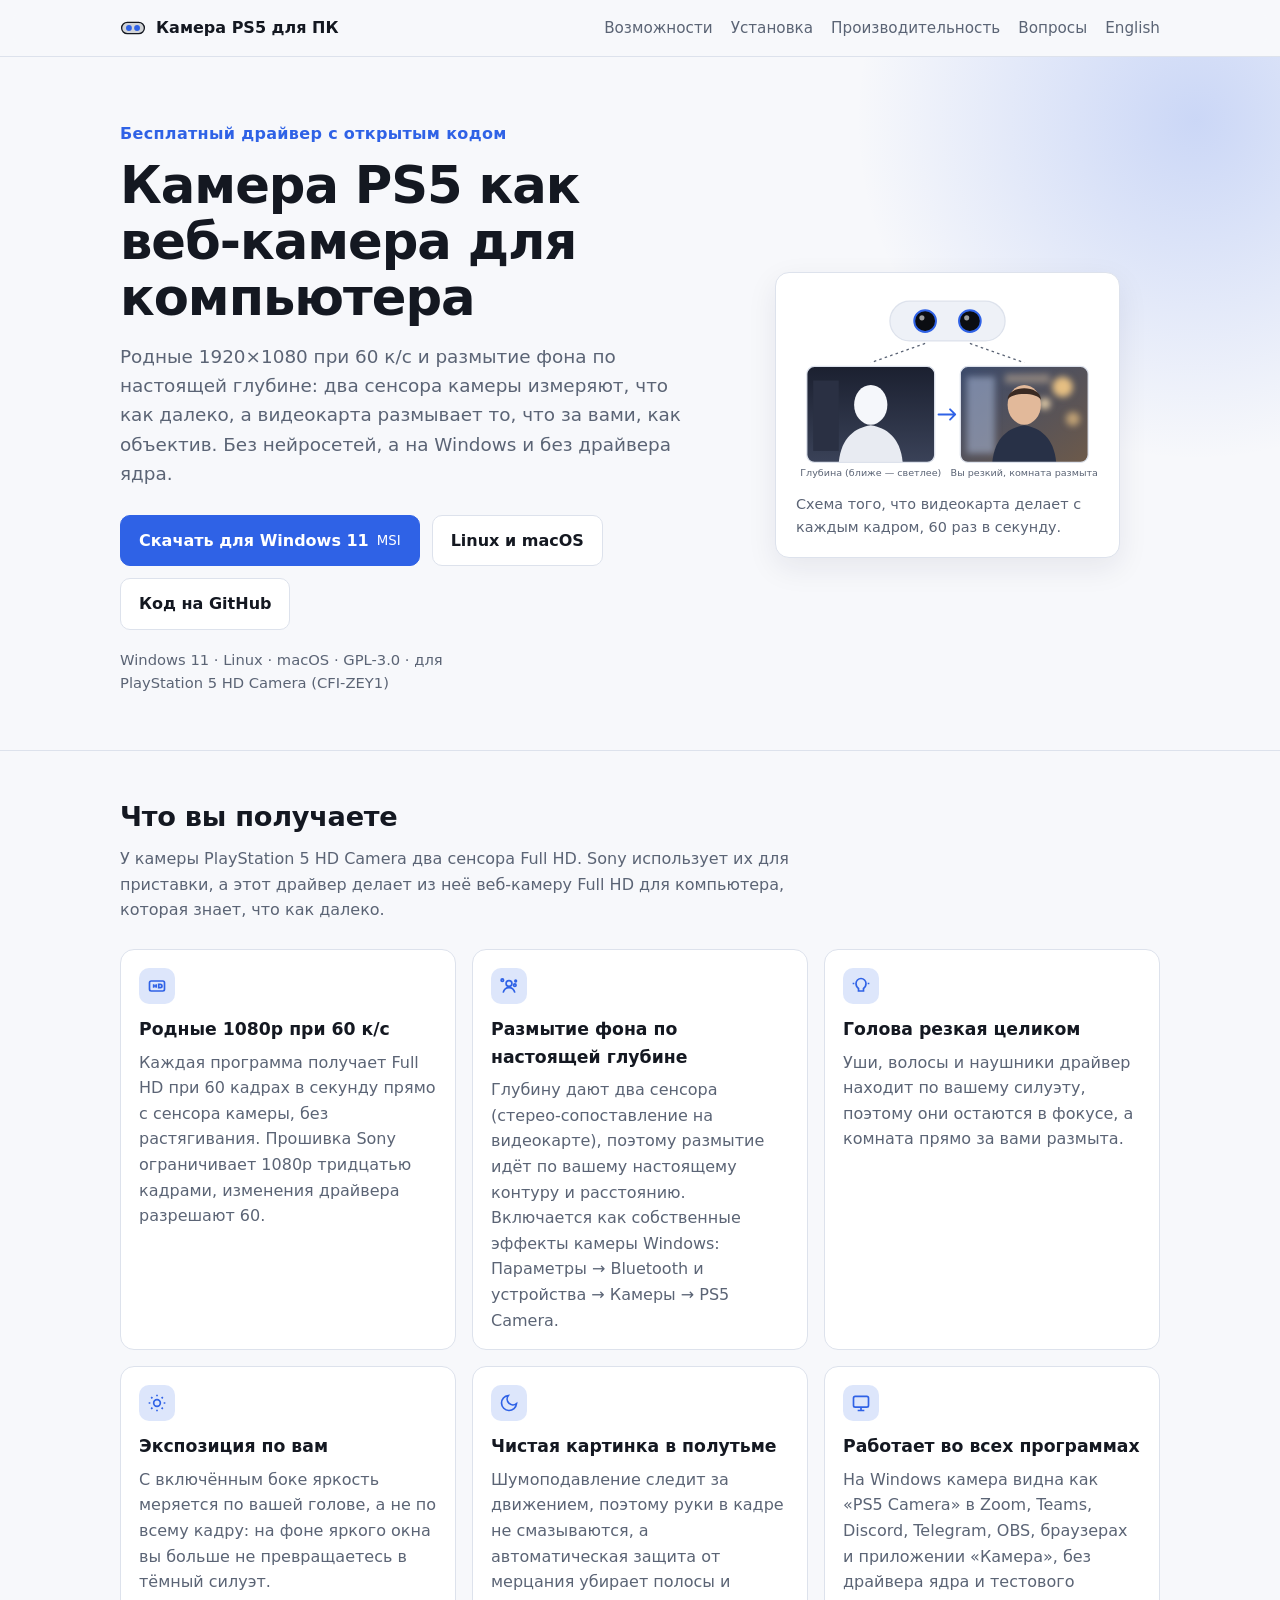
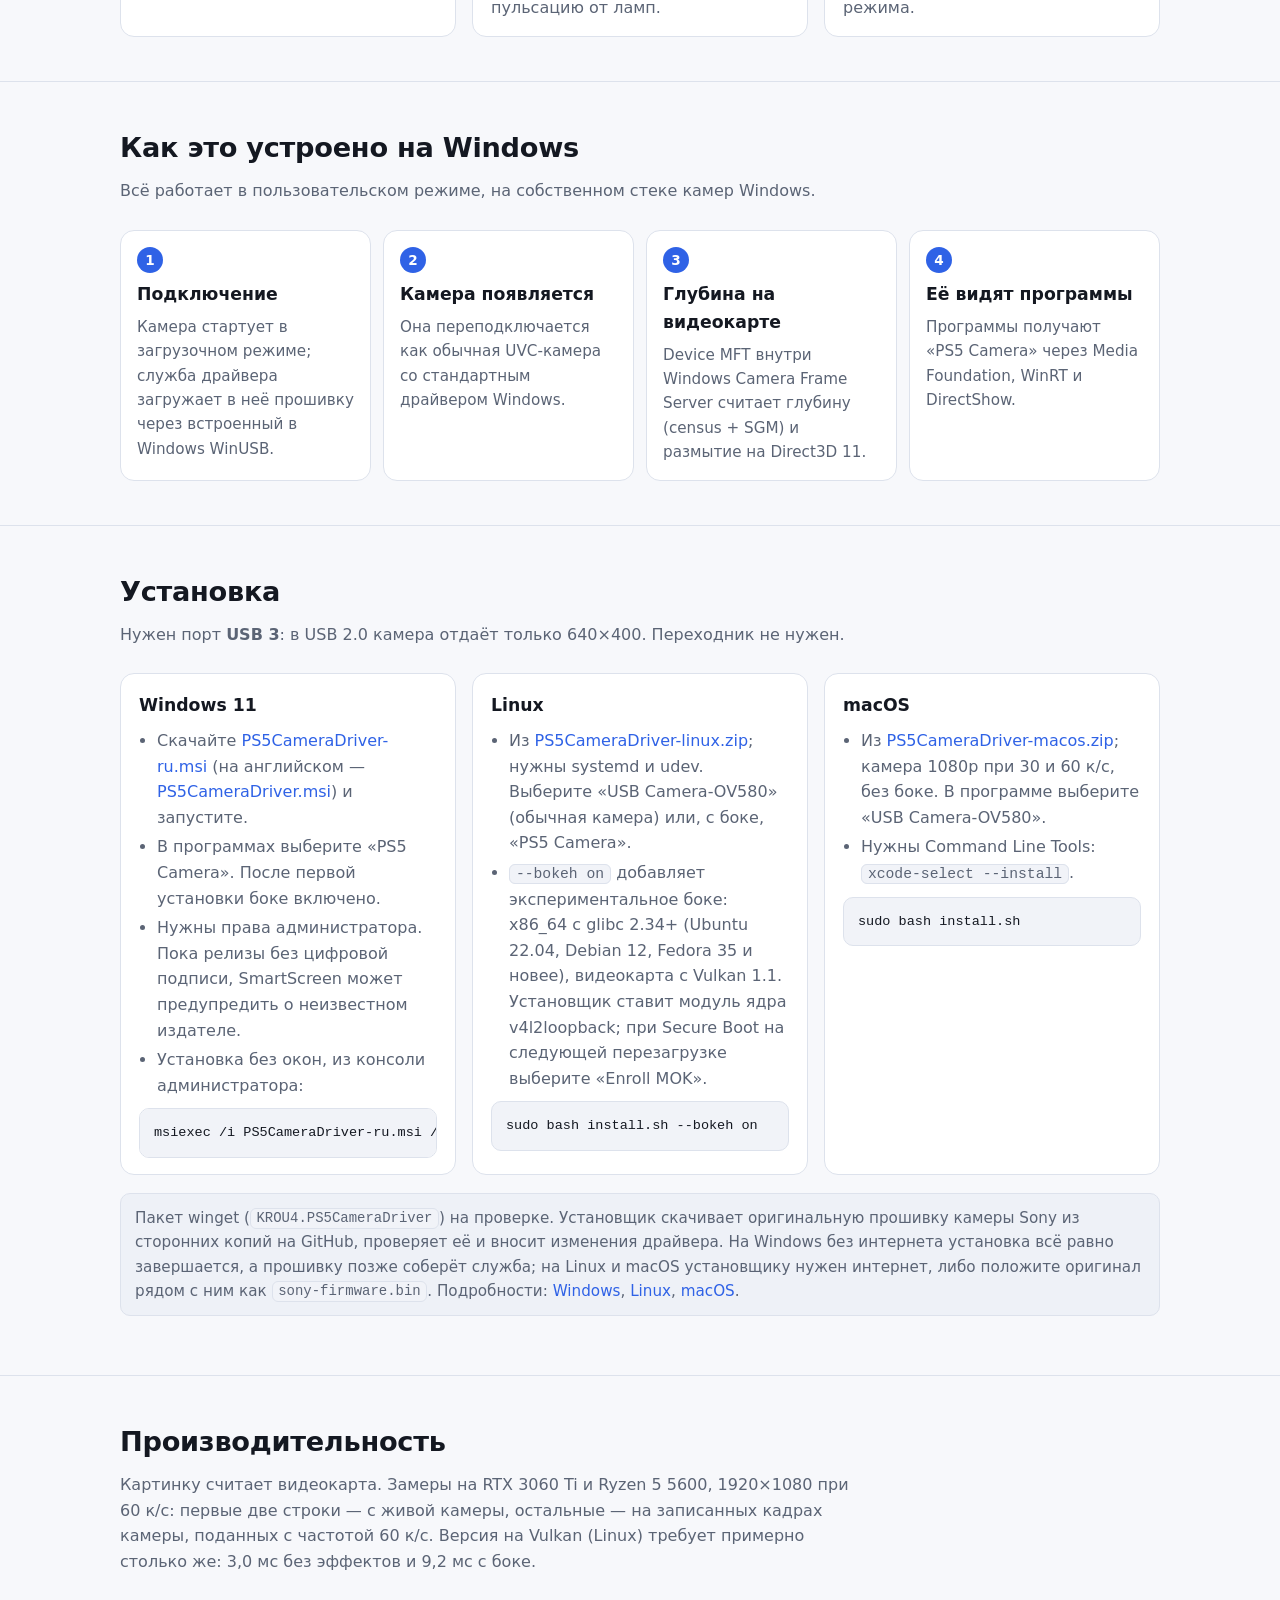
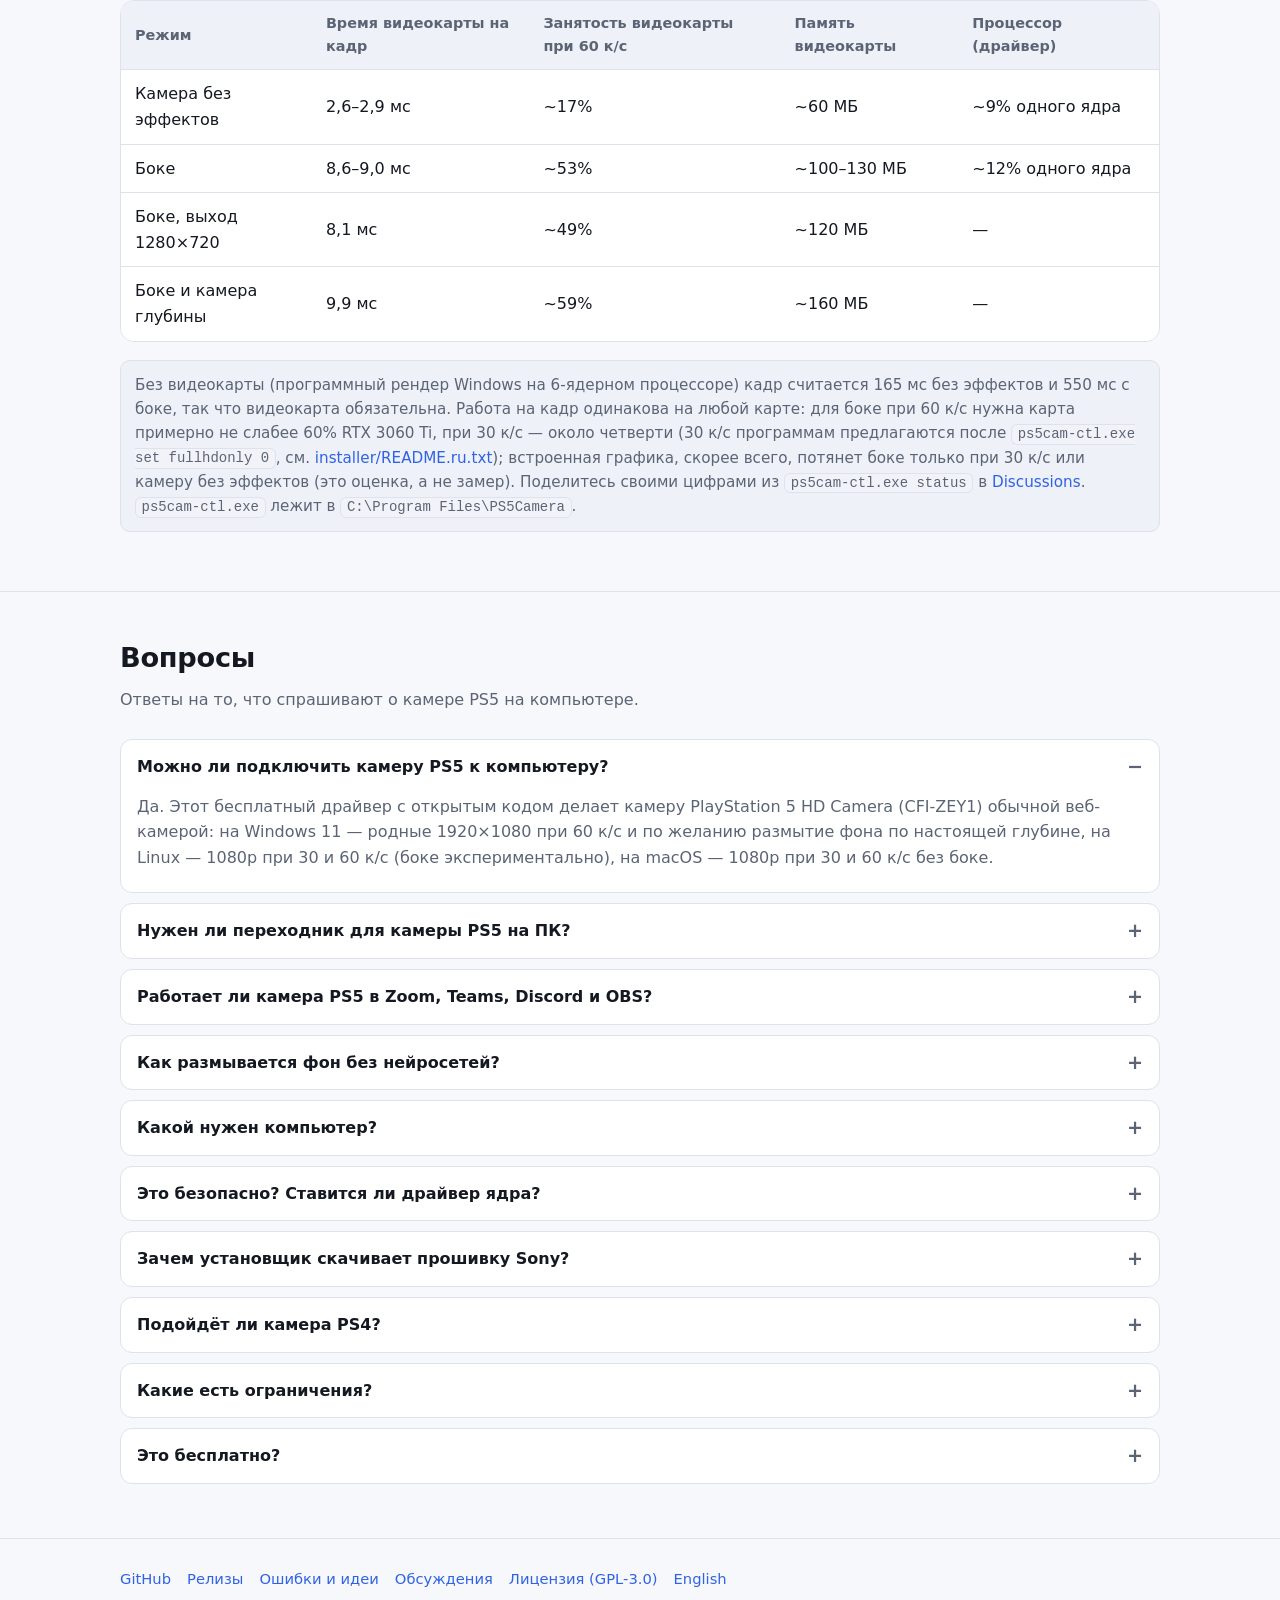
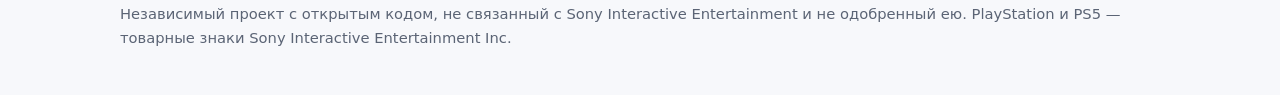
==== commit 93dd1d74: "Pages: ps5cam-ctl.exe with its folder, escape </ in the FAQ JSON-LD" ====
--- a/docs/ru/index.html
+++ b/docs/ru/index.html
@@ -312,7 +312,7 @@
         </tbody>
       </table>
     </div>
-    <p class="note">Без видеокарты (программный рендер Windows на 6-ядерном процессоре) кадр считается 165 мс без эффектов и 550 мс с боке, так что видеокарта обязательна. Работа на кадр одинакова на любой карте: для боке при 60 к/с нужна карта примерно не слабее 60% RTX 3060 Ti, при 30 к/с — около четверти (30 к/с программам предлагаются после <code>ps5cam-ctl set fullhdonly 0</code>, см. <a href="https://github.com/KROU4/PS5CameraDriver/blob/main/installer/README.ru.txt">installer/README.ru.txt</a>); встроенная графика, скорее всего, потянет боке только при 30 к/с или камеру без эффектов (это оценка, а не замер). Поделитесь своими цифрами из <code>ps5cam-ctl status</code> в <a href="https://github.com/KROU4/PS5CameraDriver/discussions">Discussions</a>.</p>
+    <p class="note">Без видеокарты (программный рендер Windows на 6-ядерном процессоре) кадр считается 165 мс без эффектов и 550 мс с боке, так что видеокарта обязательна. Работа на кадр одинакова на любой карте: для боке при 60 к/с нужна карта примерно не слабее 60% RTX 3060 Ti, при 30 к/с — около четверти (30 к/с программам предлагаются после <code>ps5cam-ctl.exe set fullhdonly 0</code>, см. <a href="https://github.com/KROU4/PS5CameraDriver/blob/main/installer/README.ru.txt">installer/README.ru.txt</a>); встроенная графика, скорее всего, потянет боке только при 30 к/с или камеру без эффектов (это оценка, а не замер). Поделитесь своими цифрами из <code>ps5cam-ctl.exe status</code> в <a href="https://github.com/KROU4/PS5CameraDriver/discussions">Discussions</a>. <code>ps5cam-ctl.exe</code> лежит в <code>C:\Program Files\PS5Camera</code>.</p>
   </div>
 </section>
 
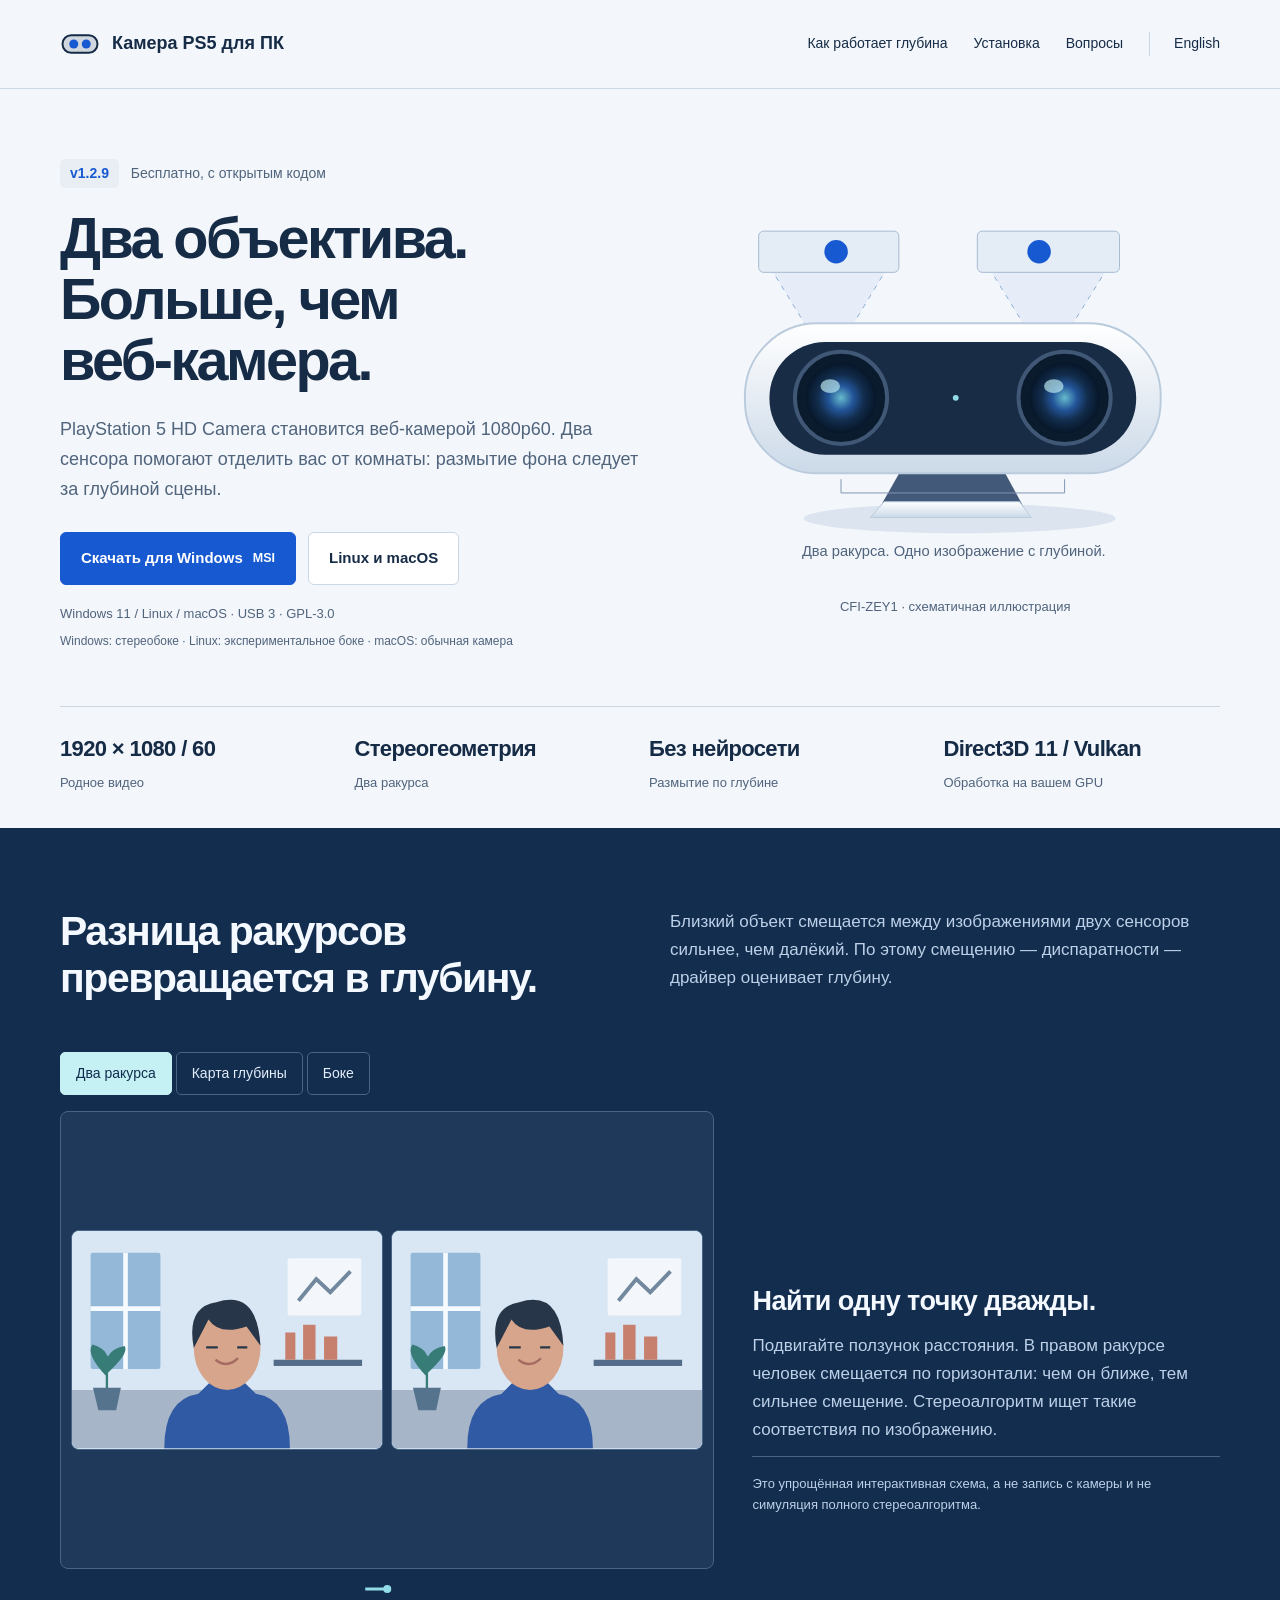
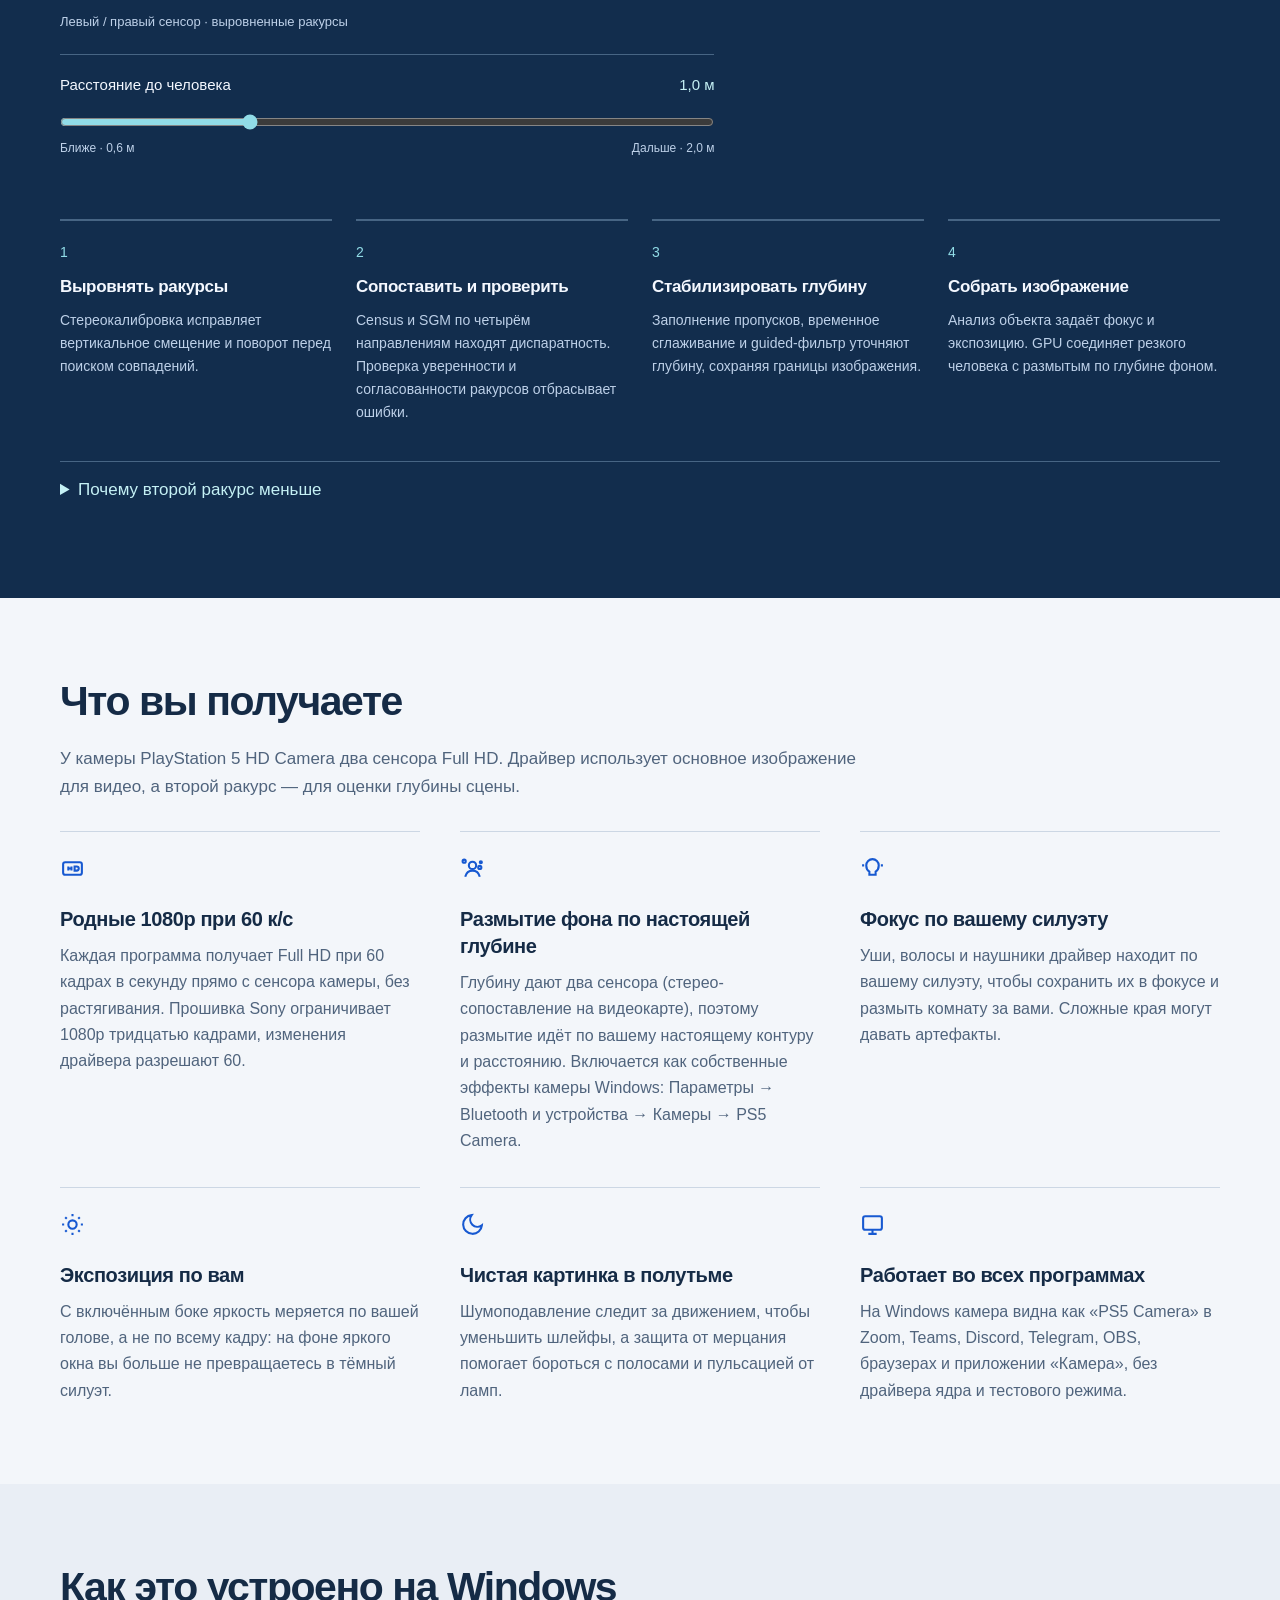
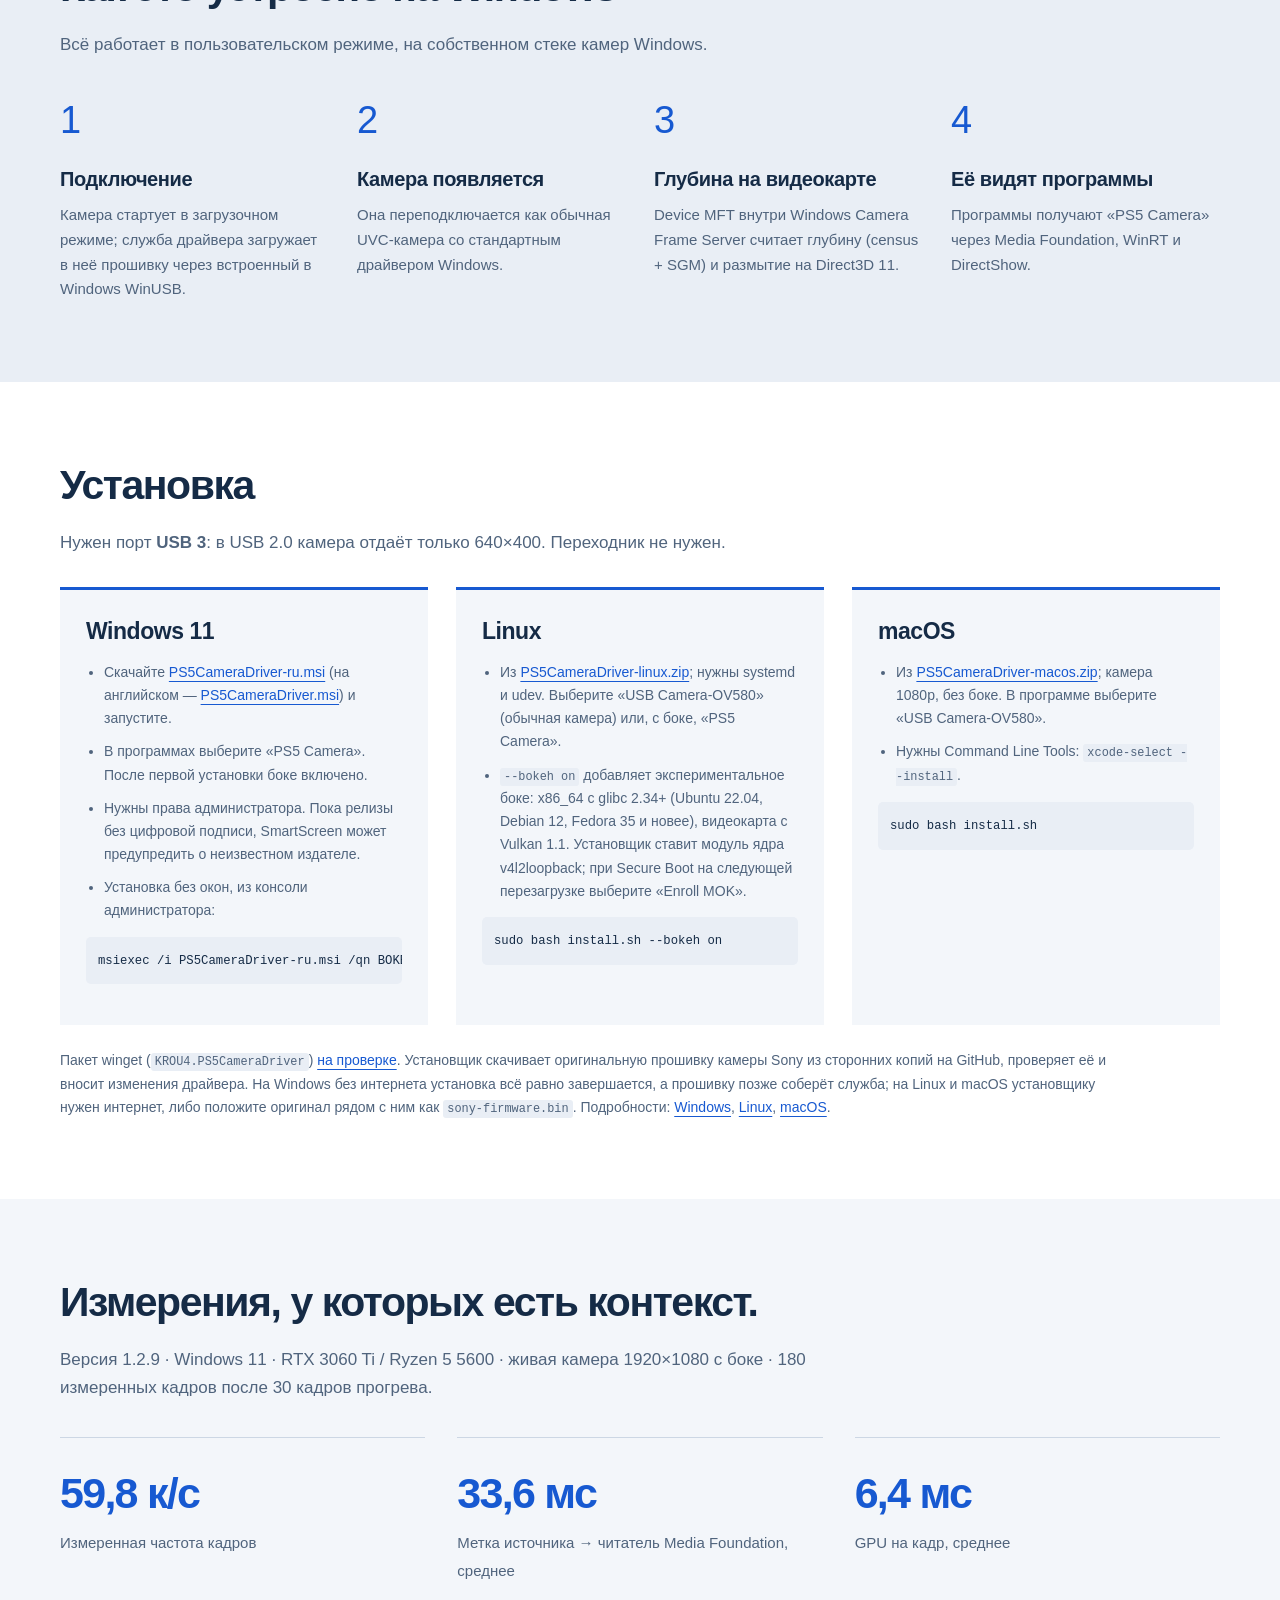
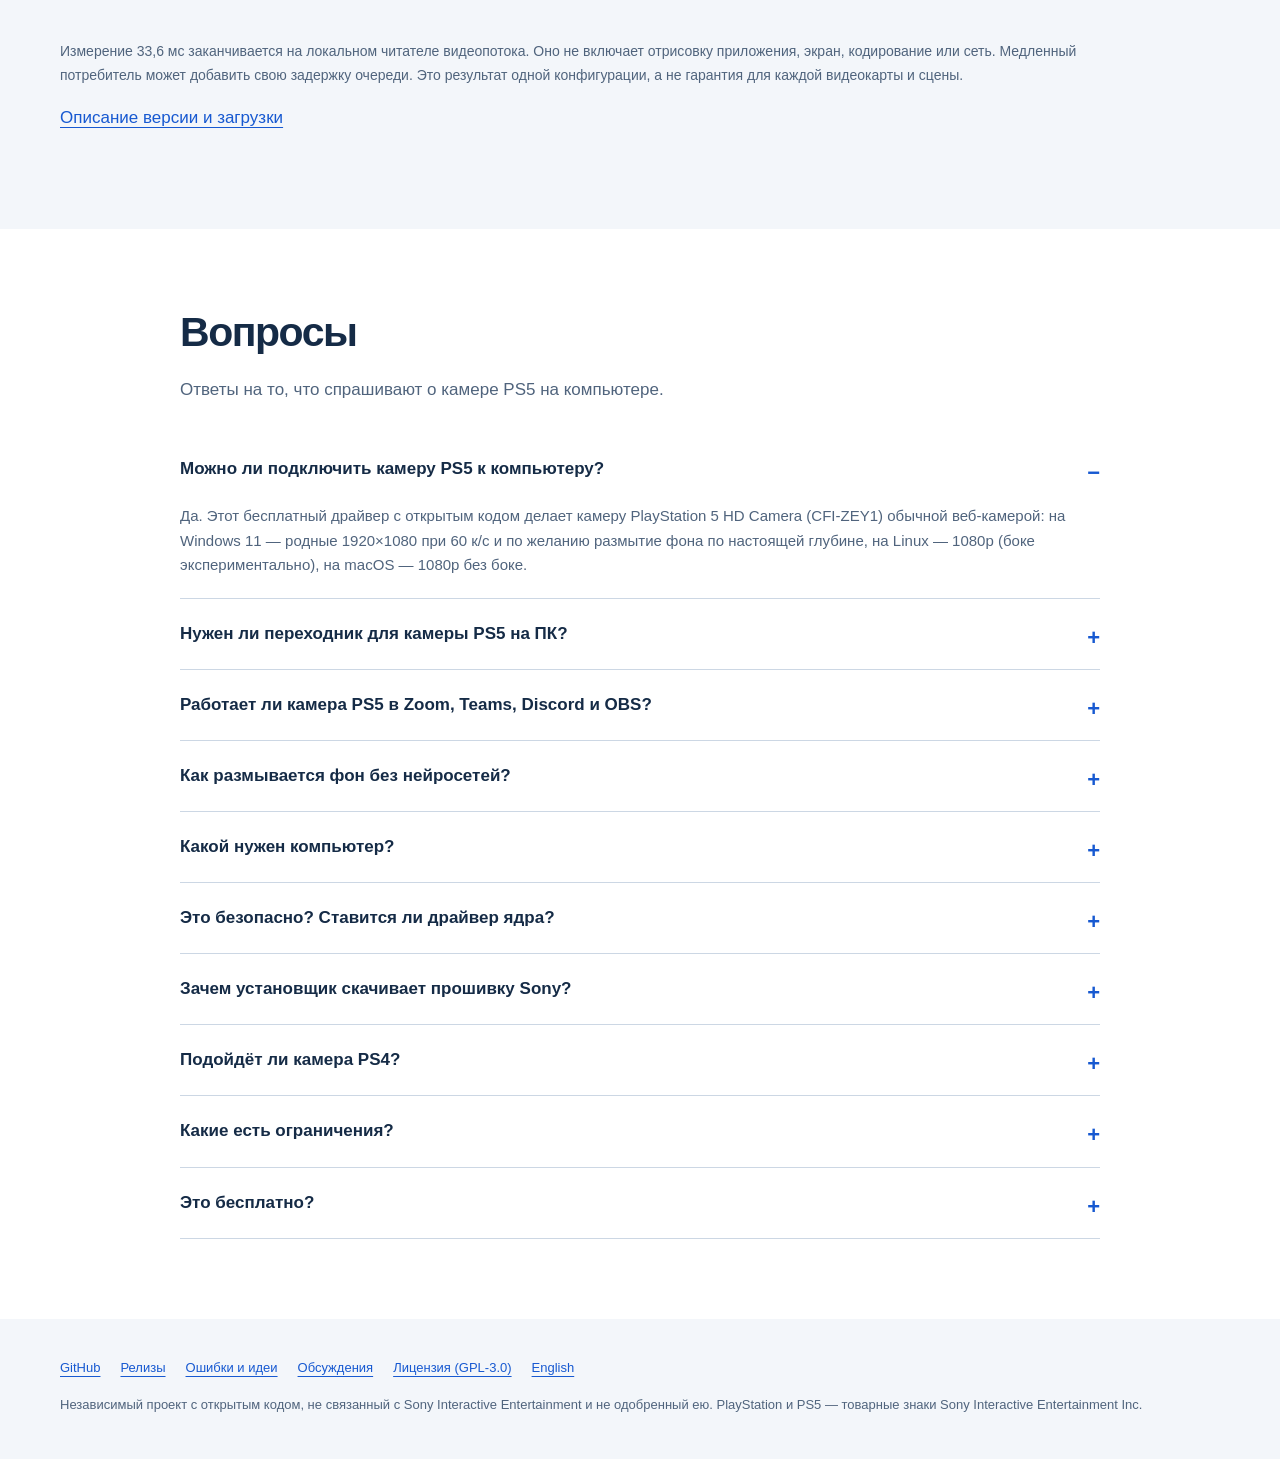
==== commit 7a573ad6: "Redesign the website around an interactive stereo depth explanation" ====
--- a/docs/ru/index.html
+++ b/docs/ru/index.html
@@ -10,7 +10,7 @@
 <link rel="alternate" hreflang="ru" href="https://krou4.github.io/PS5CameraDriver/ru/">
 <link rel="alternate" hreflang="x-default" href="https://krou4.github.io/PS5CameraDriver/">
 <link rel="icon" href="../favicon.svg" type="image/svg+xml">
-<link rel="stylesheet" href="../assets/style.css">
+<link rel="stylesheet" href="../assets/site.css">
 <meta property="og:type" content="website">
 <meta property="og:site_name" content="Камера PS5 для ПК">
 <meta property="og:title" content="Камера PS5 для ПК — веб-камера 1080p60 с размытием по настоящей глубине">
@@ -53,7 +53,7 @@
       "name": "Можно ли подключить камеру PS5 к компьютеру?",
       "acceptedAnswer": {
         "@type": "Answer",
-        "text": "Да. Этот бесплатный драйвер с открытым кодом делает камеру PlayStation 5 HD Camera (CFI-ZEY1) обычной веб-камерой: на Windows 11 — родные 1920×1080 при 60 к/с и по желанию размытие фона по настоящей глубине, на Linux — 1080p при 30 и 60 к/с (боке экспериментально), на macOS — 1080p при 30 и 60 к/с без боке."
+        "text": "Да. Этот бесплатный драйвер с открытым кодом делает камеру PlayStation 5 HD Camera (CFI-ZEY1) обычной веб-камерой: на Windows 11 — родные 1920×1080 при 60 к/с и по желанию размытие фона по настоящей глубине, на Linux — 1080p (боке экспериментально), на macOS — 1080p без боке."
       }
     },
     {
@@ -77,7 +77,7 @@
       "name": "Как размывается фон без нейросетей?",
       "acceptedAnswer": {
         "@type": "Answer",
-        "text": "У камеры два сенсора. Драйвер сравнивает два изображения стерео-алгоритмом (census-преобразование и semi-global matching) на видеокарте, получает расстояние до каждой точки и размывает то, что дальше человека, как объектив с малой глубиной резкости. Нейросети не используются."
+        "text": "У камеры два сенсора. Драйвер сравнивает два изображения стерео-алгоритмом (census-преобразование и semi-global matching) на видеокарте, получает карту диспаратности меньшего разрешения, привязанную к итоговому изображению, и размывает то, что дальше человека, как объектив с малой глубиной резкости. Нейросети не используются."
       }
     },
     {
@@ -85,7 +85,7 @@
       "name": "Какой нужен компьютер?",
       "acceptedAnswer": {
         "@type": "Answer",
-        "text": "На Windows: Windows 11, порт USB 3 и видеокарта с Direct3D 11, встроенная графика тоже подходит. Картинку драйвер обрабатывает на видеокарте: на RTX 3060 Ti кадр 1080p60 занимает 2,6–2,9 мс без эффектов и около 9 мс с боке, а без видеокарты обработка не успевает. На Linux для боке нужен Vulkan 1.1; обычной камере на Linux и macOS видеокарта не нужна."
+        "text": "На Windows: Windows 11, порт USB 3 и видеокарта с Direct3D 11, встроенная графика тоже подходит. Обработка работает на GPU; скорость зависит от видеокарты, сцены и настроек. Измерения текущей версии приведены в разделе производительности. На Linux для боке нужен Vulkan 1.1; обычной камере на Linux и macOS видеокарта не нужна."
       }
     },
     {
@@ -131,221 +131,531 @@
   ]
 }
 </script>
+<!-- Yandex.Metrika counter -->
+<script type="text/javascript">
+    (function(m,e,t,r,i,k,a){
+        m[i]=m[i]||function(){(m[i].a=m[i].a||[]).push(arguments)};
+        m[i].l=1*new Date();
+        for (var j = 0; j < document.scripts.length; j++) {if (document.scripts[j].src === r) { return; }}
+        k=e.createElement(t),a=e.getElementsByTagName(t)[0],k.async=1,k.src=r,a.parentNode.insertBefore(k,a)
+    })(window, document,'script','https://mc.yandex.ru/metrika/tag.js?id=113591260', 'ym');
+
+    ym(113591260, 'init', {ssr:true, webvisor:true, clickmap:true, ecommerce:"dataLayer", referrer: document.referrer, url: location.href, accurateTrackBounce:true, trackLinks:true});
+</script>
+<!-- /Yandex.Metrika counter -->
 </head>
 <body>
+<noscript>
+<div>
+<img src="https://mc.yandex.ru/watch/113591260" style="position:absolute; left:-9999px;" alt="" />
+</div>
+</noscript>
+<a class="skip" href="#content">Перейти к содержимому</a>
 <header class="top">
-  <div class="wrap">
-    <a class="brand" href="./" aria-label="Камера PS5 для ПК">
-      <svg viewBox="0 0 32 32" aria-hidden="true"><rect x="2" y="9" width="28" height="14" rx="7" fill="currentColor" opacity=".16"/><rect x="2" y="9" width="28" height="14" rx="7" fill="none" stroke="currentColor" stroke-width="1.6"/><circle cx="11" cy="16" r="3.6" fill="var(--accent)"/><circle cx="21" cy="16" r="3.6" fill="var(--accent)"/></svg>
-      <span>Камера PS5 для ПК</span>
-    </a>
-    <nav class="nav">
-      <a href="#features" class="hide-sm">Возможности</a>
-      <a href="#install">Установка</a>
-      <a href="#performance" class="hide-sm">Производительность</a>
-      <a href="#faq">Вопросы</a>
-      <a href="../" hreflang="en" lang="en">English</a>
-    </nav>
-  </div>
+<div class="wrap">
+<a class="brand" href="./">
+<svg viewBox="0 0 32 32" aria-hidden="true">
+<rect x="2" y="9" width="28" height="14" rx="7" fill="currentColor" opacity=".16"/>
+<rect x="2" y="9" width="28" height="14" rx="7" fill="none" stroke="currentColor" stroke-width="1.6"/>
+<circle cx="11" cy="16" r="3.6" fill="var(--accent)"/>
+<circle cx="21" cy="16" r="3.6" fill="var(--accent)"/>
+</svg>
+<span>Камера PS5 для ПК</span>
+</a>
+<nav class="nav" aria-label="Навигация">
+<a class="hide-sm" href="#depth">Как работает глубина</a>
+<a href="#install">Установка</a>
+<a class="hide-xs" href="#faq">Вопросы</a>
+<a href="../" lang="en" hreflang="en">English</a>
+</nav>
+</div>
 </header>
-
-<main>
+<main id="content">
 <section class="hero">
-  <div class="wrap hero-grid">
-    <div>
-      <p class="eyebrow">Бесплатный драйвер с открытым кодом</p>
-      <h1>Камера PS5 как веб‑камера для компьютера</h1>
-      <p class="lead">Родные 1920×1080 при 60 к/с и размытие фона по настоящей глубине: два сенсора камеры измеряют, что как далеко, а видеокарта размывает то, что за вами, как объектив. Без нейросетей, а на Windows и без драйвера ядра.</p>
-      <div class="cta">
-        <a class="btn primary" href="https://github.com/KROU4/PS5CameraDriver/releases/latest/download/PS5CameraDriver-ru.msi">Скачать для Windows 11 <small>MSI</small></a>
-        <a class="btn" href="https://github.com/KROU4/PS5CameraDriver/releases/latest">Linux и macOS</a>
-        <a class="btn" href="https://github.com/KROU4/PS5CameraDriver">Код на GitHub</a>
-      </div>
-      <p class="meta">Windows 11 · Linux · macOS · GPL-3.0 · для <span class="nw">PlayStation 5 HD Camera (CFI-ZEY1)</span></p>
-    </div>
-    <figure class="figure">
-      <svg viewBox="0 0 480 300" role="img" aria-labelledby="fig-title">
-        <title id="fig-title">Два сенсора дают глубину: фон размыт, человек резкий</title>
-        <defs>
-          <linearGradient id="g-depth" x1="0" y1="0" x2="0" y2="1"><stop offset="0" stop-color="#1b2030"/><stop offset="1" stop-color="#3a4258"/></linearGradient>
-          <linearGradient id="g-room" x1="0" y1="0" x2="1" y2="1"><stop offset="0" stop-color="#3b4a6b"/><stop offset="1" stop-color="#6d5a4a"/></linearGradient>
-          <filter id="f-blur" x="-20%" y="-20%" width="140%" height="140%"><feGaussianBlur stdDeviation="5"/></filter>
-          <clipPath id="c-left"><rect x="20" y="118" width="200" height="150" rx="12"/></clipPath>
-          <clipPath id="c-right"><rect x="260" y="118" width="200" height="150" rx="12"/></clipPath>
-        </defs>
-        <rect x="150" y="16" width="180" height="62" rx="31" fill="var(--bg-soft)" stroke="var(--line)" stroke-width="2"/>
-        <circle cx="205" cy="47" r="17" fill="#0b0d12" stroke="var(--accent)" stroke-width="3"/>
-        <circle cx="275" cy="47" r="17" fill="#0b0d12" stroke="var(--accent)" stroke-width="3"/>
-        <circle cx="200" cy="42" r="4" fill="#ffffff" opacity=".6"/>
-        <circle cx="270" cy="42" r="4" fill="#ffffff" opacity=".6"/>
-        <path d="M205 82 L120 112 M275 82 L360 112" stroke="var(--muted)" stroke-width="2" stroke-dasharray="4 5" fill="none"/>
-        <g clip-path="url(#c-left)">
-          <rect x="20" y="118" width="200" height="150" fill="url(#g-depth)"/>
-          <rect x="30" y="140" width="40" height="110" fill="#2a3043"/>
-          <path d="M70 268 C74 228 96 214 120 210 C144 214 166 228 170 268 Z" fill="#e8ebf2"/>
-          <ellipse cx="120" cy="178" rx="26" ry="31" fill="#f5f7fb"/>
-        </g>
-        <g clip-path="url(#c-right)">
-          <rect x="260" y="118" width="200" height="150" fill="url(#g-room)"/>
-          <g filter="url(#f-blur)">
-            <rect x="270" y="134" width="44" height="120" fill="#a9b8d8" opacity=".55"/>
-            <circle cx="420" cy="150" r="16" fill="#ffd28a" opacity=".85"/>
-            <circle cx="392" cy="176" r="9" fill="#ffe6b8" opacity=".8"/>
-            <circle cx="436" cy="200" r="11" fill="#ffd28a" opacity=".6"/>
-            <rect x="330" y="130" width="70" height="14" fill="#c9b49a" opacity=".5"/>
-          </g>
-          <path d="M310 268 C314 228 336 214 360 210 C384 214 406 228 410 268 Z" fill="#283147"/>
-          <ellipse cx="360" cy="178" rx="26" ry="31" fill="#e2b99a"/>
-          <path d="M334 170 C334 146 386 146 386 170 C380 158 340 158 334 170 Z" fill="#3a2a22"/>
-        </g>
-        <rect x="20" y="118" width="200" height="150" rx="12" fill="none" stroke="var(--line)" stroke-width="2"/>
-        <rect x="260" y="118" width="200" height="150" rx="12" fill="none" stroke="var(--line)" stroke-width="2"/>
-        <path d="M226 193 L252 193 M244 185 L252 193 L244 201" stroke="var(--accent)" stroke-width="3" fill="none" stroke-linecap="round" stroke-linejoin="round"/>
-        <text x="120" y="290" text-anchor="middle" fill="var(--muted)" font-size="15" font-family="system-ui, sans-serif">Глубина (ближе — светлее)</text>
-        <text x="360" y="290" text-anchor="middle" fill="var(--muted)" font-size="15" font-family="system-ui, sans-serif">Вы резкий, комната размыта</text>
-      </svg>
-      <figcaption>Схема того, что видеокарта делает с каждым кадром, 60 раз в секунду.</figcaption>
-    </figure>
-  </div>
+<div class="wrap hero-grid">
+<div>
+<p class="eyebrow">
+<span class="release-pill">v1.2.9</span> Бесплатно, с открытым кодом</p>
+<h1>Два объектива. Больше, чем веб‑камера.</h1>
+<p class="lead">PlayStation 5 HD Camera становится веб‑камерой 1080p60. Два сенсора помогают отделить вас от комнаты: размытие фона следует за глубиной сцены.</p>
+<div class="cta">
+<a class="btn primary" href="https://github.com/KROU4/PS5CameraDriver/releases/latest/download/PS5CameraDriver-ru.msi">Скачать для Windows <small>MSI</small>
+</a>
+<a class="btn" href="#install">Linux и macOS</a>
+</div>
+<p class="meta">Windows 11 / Linux / macOS · USB 3 · GPL-3.0</p>
+<p class="meta platform-note">Windows: стереобоке · Linux: экспериментальное боке · macOS: обычная камера</p>
+</div>
+<figure class="hardware">
+<svg viewBox="0 0 540 410" role="img" aria-labelledby="camera-title">
+<title id="camera-title">Схема двух объективов камеры PS5 HD Camera</title>
+<defs>
+<linearGradient id="shell" x1="0" y1="0" x2="0" y2="1">
+<stop stop-color="#fff"/>
+<stop offset="1" stop-color="#cbd9e8"/>
+</linearGradient>
+<radialGradient id="lens">
+<stop stop-color="#66bacd"/>
+<stop offset=".35" stop-color="#235599"/>
+<stop offset=".65" stop-color="#122d4d"/>
+<stop offset="1" stop-color="#071629"/>
+</radialGradient>
+</defs>
+<ellipse cx="275" cy="337" rx="159" ry="15" fill="#dbe4ef"/>
+<path d="M142 179L70 62L213 62Z M365 179L293 62L438 62Z" fill="#1759d1" opacity=".06"/>
+<path d="M142 179L70 62M142 179L213 62M365 179L293 62M365 179L438 62" stroke="#8cadd2" stroke-dasharray="5 6" fill="none"/>
+<rect x="70" y="44" width="143" height="42" rx="5" fill="#e4ecf6" stroke="#a6bad1"/>
+<rect x="293" y="44" width="145" height="42" rx="5" fill="#e4ecf6" stroke="#a6bad1"/>
+<circle cx="149" cy="65" r="12" fill="#1759d1"/>
+<circle cx="356" cy="65" r="12" fill="#1759d1"/>
+<path d="M219 281L194 325H340L316 281Z" fill="#425979"/>
+<path d="M198 320H336L348 336H184Z" fill="url(#shell)" stroke="#bacbdd"/>
+<rect x="56" y="138" width="424" height="153" rx="74" fill="url(#shell)" stroke="#bacbdd" stroke-width="2"/>
+<rect x="81" y="157" width="374" height="115" rx="57" fill="#182c46"/>
+<circle cx="154" cy="214" r="47" fill="#0b1b2e" stroke="#405776" stroke-width="4"/>
+<circle cx="154" cy="214" r="36" fill="url(#lens)"/>
+<circle cx="382" cy="214" r="47" fill="#0b1b2e" stroke="#405776" stroke-width="4"/>
+<circle cx="382" cy="214" r="36" fill="url(#lens)"/>
+<ellipse cx="143" cy="202" rx="10" ry="7" fill="#c5f1f5" opacity=".65"/>
+<ellipse cx="371" cy="202" rx="10" ry="7" fill="#c5f1f5" opacity=".65"/>
+<circle cx="271" cy="214" r="3" fill="#91dce7"/>
+<path d="M154 297V311H382V297" fill="none" stroke="#8096b1"/>
+<text x="269" y="375" text-anchor="middle" font-family="Segoe UI,Arial,sans-serif" font-size="15" fill="#50647d">Два ракурса. Одно изображение с глубиной.</text>
+</svg>
+<figcaption>CFI-ZEY1 · схематичная иллюстрация</figcaption>
+</figure>
+</div>
+<div class="wrap">
+<div class="spec-strip">
+<div>
+<strong>1920 × 1080 / 60</strong>
+<span>Родное видео</span>
+</div>
+<div>
+<strong>Стереогеометрия</strong>
+<span>Два ракурса</span>
+</div>
+<div>
+<strong>Без нейросети</strong>
+<span>Размытие по глубине</span>
+</div>
+<div>
+<strong>Direct3D 11 / Vulkan</strong>
+<span>Обработка на вашем GPU</span>
+</div>
+</div>
+</div>
 </section>
-
+<section id="depth" class="depth">
+<div class="wrap">
+<div class="section-intro">
+<h2>Разница ракурсов превращается в глубину.</h2>
+<p class="sub">Близкий объект смещается между изображениями двух сенсоров сильнее, чем далёкий. По этому смещению — диспаратности — драйвер оценивает глубину.</p>
+</div>
+<div class="lab" data-depth-lab>
+<div class="depth-views">
+<div class="view-controls" role="group" aria-label="Этап обработки">
+<button type="button" disabled data-view="stereo" aria-pressed="false" aria-controls="view-stereo">Два ракурса</button>
+<button type="button" disabled data-view="depth" aria-pressed="false" aria-controls="view-depth">Карта глубины</button>
+<button type="button" disabled data-view="bokeh" aria-pressed="false" aria-controls="view-bokeh">Боке</button>
+</div>
+<figure class="view-panel" id="view-stereo" data-panel="stereo" role="group" aria-label="Два ракурса">
+<div class="stereo-pair">
+<svg viewBox="0 0 400 280" aria-hidden="true">
+<rect width="400" height="280" fill="#d9e6f3"/>
+<rect y="205" width="400" height="75" fill="#a6b6c8"/>
+<rect x="24" y="28" width="90" height="150" rx="3" fill="#94b8d8"/>
+<path d="M69 28V178M24 100H114" stroke="#f6fbff" stroke-width="6"/>
+<rect x="278" y="35" width="95" height="74" rx="3" fill="#f3f6fa"/>
+<path d="M292 90L315 62L333 79L359 52" fill="none" stroke="#72889e" stroke-width="5"/>
+<rect x="260" y="166" width="114" height="8" fill="#526c8a"/>
+<path d="M275 166V131H288V166M298 166V121H314V166M325 166V136H342V166" fill="#c6806d"/>
+<path d="M45 207V161M45 186Q20 159 27 148Q49 154 45 178M45 182Q71 158 67 150Q46 154 45 174" fill="#387c77" stroke="#387c77" stroke-width="3"/>
+<path d="M27 202H63L57 231H34Z" fill="#56738e"/>
+<g>
+<g fill="#315aa4">
+<path d="M119 280Q119 217 163 210L177 196H223L237 210Q281 217 281 280Z"/>
+</g>
+<ellipse cx="200" cy="151" rx="43" ry="54" fill="#d6a58b"/>
+<path d="M157 151Q147 98 186 92Q239 75 243 148L225 123Q190 135 176 114Z" fill="#273749"/>
+<path d="M185 166Q200 178 214 164" stroke="#a56b63" stroke-width="3" fill="none"/>
+<path d="M173 150H188M213 150H226" stroke="#273749" stroke-width="3"/>
+</g>
+</svg>
+<svg viewBox="0 0 400 280" aria-hidden="true">
+<rect width="400" height="280" fill="#d9e6f3"/>
+<rect y="205" width="400" height="75" fill="#a6b6c8"/>
+<rect x="24" y="28" width="90" height="150" rx="3" fill="#94b8d8"/>
+<path d="M69 28V178M24 100H114" stroke="#f6fbff" stroke-width="6"/>
+<rect x="278" y="35" width="95" height="74" rx="3" fill="#f3f6fa"/>
+<path d="M292 90L315 62L333 79L359 52" fill="none" stroke="#72889e" stroke-width="5"/>
+<rect x="260" y="166" width="114" height="8" fill="#526c8a"/>
+<path d="M275 166V131H288V166M298 166V121H314V166M325 166V136H342V166" fill="#c6806d"/>
+<path d="M45 207V161M45 186Q20 159 27 148Q49 154 45 178M45 182Q71 158 67 150Q46 154 45 174" fill="#387c77" stroke="#387c77" stroke-width="3"/>
+<path d="M27 202H63L57 231H34Z" fill="#56738e"/>
+<g data-right-subject>
+<g fill="#315aa4">
+<path d="M119 280Q119 217 163 210L177 196H223L237 210Q281 217 281 280Z"/>
+</g>
+<ellipse cx="200" cy="151" rx="43" ry="54" fill="#d6a58b"/>
+<path d="M157 151Q147 98 186 92Q239 75 243 148L225 123Q190 135 176 114Z" fill="#273749"/>
+<path d="M185 166Q200 178 214 164" stroke="#a56b63" stroke-width="3" fill="none"/>
+<path d="M173 150H188M213 150H226" stroke="#273749" stroke-width="3"/>
+</g>
+</svg>
+</div>
+<svg viewBox="0 0 400 24" aria-hidden="true" class="disparity-ruler">
+<line x1="200" y1="12" x2="178" y2="12" data-disparity-line stroke="#91dce7" stroke-width="3"/>
+<circle cx="200" cy="12" r="4" fill="#91dce7"/>
+</svg>
+<figcaption>Левый / правый сенсор · выровненные ракурсы</figcaption>
+</figure>
+<figure class="view-panel" id="view-depth" data-panel="depth" role="group" aria-label="Карта глубины">
+<svg viewBox="0 0 400 280" aria-hidden="true">
+<rect width="400" height="280" fill="#263b55"/>
+<rect x="24" y="28" width="90" height="150" fill="#516981"/>
+<rect x="290" y="35" width="74" height="90" fill="#8497a9"/>
+<g>
+<g data-depth-subject fill="#bebebe">
+<path d="M119 280Q119 217 163 210L177 196H223L237 210Q281 217 281 280Z"/>
+<ellipse cx="200" cy="151" rx="43" ry="54"/>
+</g>
+</g>
+</svg>
+<figcaption>Светлее — ближе · условная глубина, не данные камеры</figcaption>
+</figure>
+<figure class="view-panel" id="view-bokeh" data-panel="bokeh" role="group" aria-label="Боке">
+<svg viewBox="0 0 400 280" aria-hidden="true">
+<defs>
+<filter id="blur-ru-bokeh">
+<feGaussianBlur data-blur stdDeviation="2"/>
+</filter>
+</defs>
+<g filter="url(#blur-ru-bokeh)">
+<rect width="400" height="280" fill="#d9e6f3"/>
+<rect y="205" width="400" height="75" fill="#a6b6c8"/>
+<rect x="24" y="28" width="90" height="150" rx="3" fill="#94b8d8"/>
+<path d="M69 28V178M24 100H114" stroke="#f6fbff" stroke-width="6"/>
+<rect x="278" y="35" width="95" height="74" rx="3" fill="#f3f6fa"/>
+<path d="M292 90L315 62L333 79L359 52" fill="none" stroke="#72889e" stroke-width="5"/>
+<rect x="260" y="166" width="114" height="8" fill="#526c8a"/>
+<path d="M275 166V131H288V166M298 166V121H314V166M325 166V136H342V166" fill="#c6806d"/>
+<path d="M45 207V161M45 186Q20 159 27 148Q49 154 45 178M45 182Q71 158 67 150Q46 154 45 174" fill="#387c77" stroke="#387c77" stroke-width="3"/>
+<path d="M27 202H63L57 231H34Z" fill="#56738e"/>
+</g>
+<g>
+<g fill="#315aa4">
+<path d="M119 280Q119 217 163 210L177 196H223L237 210Q281 217 281 280Z"/>
+</g>
+<ellipse cx="200" cy="151" rx="43" ry="54" fill="#d6a58b"/>
+<path d="M157 151Q147 98 186 92Q239 75 243 148L225 123Q190 135 176 114Z" fill="#273749"/>
+<path d="M185 166Q200 178 214 164" stroke="#a56b63" stroke-width="3" fill="none"/>
+<path d="M173 150H188M213 150H226" stroke="#273749" stroke-width="3"/>
+</g>
+</svg>
+<figcaption>Фокус следует за человеком · фон на схеме остаётся в 3 м</figcaption>
+</figure>
+<div class="distance-control">
+<div class="distance-label">
+<label for="subject-distance">Расстояние до человека</label>
+<output for="subject-distance">1,0 м</output>
+</div>
+<input id="subject-distance" type="range" disabled min="0.6" max="2" step="0.1" value="1">
+<div class="range-ends">
+<span>Ближе · 0,6 м</span>
+<span>Дальше · 2,0 м</span>
+</div>
+</div>
+</div>
+<div class="lab-copy">
+<div class="explanation" data-explanation="stereo">
+<h3>Найти одну точку дважды.</h3>
+<p>Подвигайте ползунок расстояния. В правом ракурсе человек смещается по горизонтали: чем он ближе, тем сильнее смещение. Стереоалгоритм ищет такие соответствия по изображению.</p>
+</div>
+<div class="explanation" data-explanation="depth">
+<h3>Глубина — это оценка.</h3>
+<p>Совпадения образуют карту диспаратности меньшего разрешения. Однотонные стены, отражения и перекрытые края дают ненадёжные совпадения. Драйвер отбрасывает и фильтрует их перед использованием.</p>
+</div>
+<div class="explanation" data-explanation="bokeh">
+<h3>Размытие следует за расстоянием.</h3>
+<p>Человек остаётся в фокусе. Сила размытия фона зависит от его удаления от плоскости фокуса. Фильтрация с учётом границ и композиция помогают не размывать сам объект.</p>
+</div>
+<p class="demo-note">Это упрощённая интерактивная схема, а не запись с камеры и не симуляция полного стереоалгоритма.</p>
+</div>
+</div>
+<div class="pipeline">
+<article>
+<span class="ordinal">1</span>
+<h3>Выровнять ракурсы</h3>
+<p>Стереокалибровка исправляет вертикальное смещение и поворот перед поиском совпадений.</p>
+</article>
+<article>
+<span class="ordinal">2</span>
+<h3>Сопоставить и проверить</h3>
+<p>Census и SGM по четырём направлениям находят диспаратность. Проверка уверенности и согласованности ракурсов отбрасывает ошибки.</p>
+</article>
+<article>
+<span class="ordinal">3</span>
+<h3>Стабилизировать глубину</h3>
+<p>Заполнение пропусков, временное сглаживание и guided-фильтр уточняют глубину, сохраняя границы изображения.</p>
+</article>
+<article>
+<span class="ordinal">4</span>
+<h3>Собрать изображение</h3>
+<p>Анализ объекта задаёт фокус и экспозицию. GPU соединяет резкого человека с размытым по глубине фоном.</p>
+</article>
+</div>
+<details class="engineering">
+<summary>Почему второй ракурс меньше</summary>
+<div>
+<p>Основное изображение остаётся 1920×1080. Второй сенсор передаёт 960×540 внутри упакованного потока 2448×1088. Сопоставление работает примерно в 640×360, затем guided-фильтр привязывает оценку глубины к итоговому изображению. Два полных потока 1080p60 превысили бы доступную пропускную способность USB камеры. Эта схема сохраняет полное разрешение основного кадра, используя второй ракурс для геометрии.</p>
+<p>Ближе примерно 0,5 м глубина становится менее надёжной. Прозрачные поверхности, повторяющиеся узоры и перекрытия всё ещё могут давать артефакты: это не прецизионный датчик глубины.</p>
+<a href="https://github.com/KROU4/PS5CameraDriver/blob/main/src/core/pipeline.cpp">Посмотреть код конвейера</a>
+</div>
+</details>
+</div>
+</section>
 <section id="features">
-  <div class="wrap">
-    <h2>Что вы получаете</h2>
-    <p class="sub">У камеры PlayStation 5 HD Camera два сенсора Full HD. Sony использует их для приставки, а этот драйвер делает из неё веб-камеру Full HD для компьютера, которая знает, что как далеко.</p>
-    <div class="grid">
-      <div class="card">
-        <div class="icon"><svg viewBox="0 0 24 24" fill="none" stroke="currentColor" stroke-width="2" aria-hidden="true"><rect x="3" y="6" width="18" height="12" rx="2"/><path d="M8 10v4M8 12h3M11 10v4M14 10h2a2 2 0 0 1 0 4h-2z"/></svg></div>
-        <h3>Родные 1080p при 60 к/с</h3>
-        <p>Каждая программа получает Full HD при 60 кадрах в секунду прямо с сенсора камеры, без растягивания. Прошивка Sony ограничивает 1080p тридцатью кадрами, изменения драйвера разрешают 60.</p>
-      </div>
-      <div class="card">
-        <div class="icon"><svg viewBox="0 0 24 24" fill="none" stroke="currentColor" stroke-width="2" aria-hidden="true"><circle cx="12" cy="9" r="3.5"/><path d="M5 20c1-4 4-6 7-6s6 2 7 6"/><circle cx="4" cy="5" r="1.5"/><circle cx="20" cy="6" r="1"/><circle cx="19" cy="11" r="1.5"/></svg></div>
-        <h3>Размытие фона по настоящей глубине</h3>
-        <p>Глубину дают два сенсора (стерео-сопоставление на видеокарте), поэтому размытие идёт по вашему настоящему контуру и расстоянию. Включается как собственные эффекты камеры Windows: Параметры → Bluetooth и устройства → Камеры → PS5 Camera.</p>
-      </div>
-      <div class="card">
-        <div class="icon"><svg viewBox="0 0 24 24" fill="none" stroke="currentColor" stroke-width="2" aria-hidden="true"><path d="M12 3a6 6 0 0 0-6 6c0 3 1.5 5 3 6v3h6v-3c1.5-1 3-3 3-6a6 6 0 0 0-6-6z"/><path d="M4 9H2M22 9h-2"/></svg></div>
-        <h3>Голова резкая целиком</h3>
-        <p>Уши, волосы и наушники драйвер находит по вашему силуэту, поэтому они остаются в фокусе, а комната прямо за вами размыта.</p>
-      </div>
-      <div class="card">
-        <div class="icon"><svg viewBox="0 0 24 24" fill="none" stroke="currentColor" stroke-width="2" aria-hidden="true"><circle cx="12" cy="12" r="4"/><path d="M12 2v2M12 20v2M2 12h2M20 12h2M5 5l1.5 1.5M17.5 17.5 19 19M5 19l1.5-1.5M17.5 6.5 19 5"/></svg></div>
-        <h3>Экспозиция по вам</h3>
-        <p>С включённым боке яркость меряется по вашей голове, а не по всему кадру: на фоне яркого окна вы больше не превращаетесь в тёмный силуэт.</p>
-      </div>
-      <div class="card">
-        <div class="icon"><svg viewBox="0 0 24 24" fill="none" stroke="currentColor" stroke-width="2" aria-hidden="true"><path d="M21 12.8A9 9 0 1 1 11.2 3a7 7 0 0 0 9.8 9.8z"/></svg></div>
-        <h3>Чистая картинка в полутьме</h3>
-        <p>Шумоподавление следит за движением, поэтому руки в кадре не смазываются, а автоматическая защита от мерцания убирает полосы и пульсацию от ламп.</p>
-      </div>
-      <div class="card">
-        <div class="icon"><svg viewBox="0 0 24 24" fill="none" stroke="currentColor" stroke-width="2" aria-hidden="true"><rect x="3" y="4" width="18" height="13" rx="2"/><path d="M8 21h8M12 17v4"/></svg></div>
-        <h3>Работает во всех программах</h3>
-        <p>На Windows камера видна как «PS5 Camera» в Zoom, Teams, Discord, Telegram, OBS, браузерах и приложении «Камера», без драйвера ядра и тестового режима.</p>
-      </div>
-    </div>
-  </div>
+<div class="wrap">
+<h2>Что вы получаете</h2>
+<p class="sub">У камеры PlayStation 5 HD Camera два сенсора Full HD. Драйвер использует основное изображение для видео, а второй ракурс — для оценки глубины сцены.</p>
+<div class="grid">
+<div class="card">
+<div class="icon">
+<svg viewBox="0 0 24 24" fill="none" stroke="currentColor" stroke-width="2" aria-hidden="true">
+<rect x="3" y="6" width="18" height="12" rx="2"/>
+<path d="M8 10v4M8 12h3M11 10v4M14 10h2a2 2 0 0 1 0 4h-2z"/>
+</svg>
+</div>
+<h3>Родные 1080p при 60 к/с</h3>
+<p>Каждая программа получает Full HD при 60 кадрах в секунду прямо с сенсора камеры, без растягивания. Прошивка Sony ограничивает 1080p тридцатью кадрами, изменения драйвера разрешают 60.</p>
+</div>
+<div class="card">
+<div class="icon">
+<svg viewBox="0 0 24 24" fill="none" stroke="currentColor" stroke-width="2" aria-hidden="true">
+<circle cx="12" cy="9" r="3.5"/>
+<path d="M5 20c1-4 4-6 7-6s6 2 7 6"/>
+<circle cx="4" cy="5" r="1.5"/>
+<circle cx="20" cy="6" r="1"/>
+<circle cx="19" cy="11" r="1.5"/>
+</svg>
+</div>
+<h3>Размытие фона по настоящей глубине</h3>
+<p>Глубину дают два сенсора (стерео-сопоставление на видеокарте), поэтому размытие идёт по вашему настоящему контуру и расстоянию. Включается как собственные эффекты камеры Windows: Параметры → Bluetooth и устройства → Камеры → PS5 Camera.</p>
+</div>
+<div class="card">
+<div class="icon">
+<svg viewBox="0 0 24 24" fill="none" stroke="currentColor" stroke-width="2" aria-hidden="true">
+<path d="M12 3a6 6 0 0 0-6 6c0 3 1.5 5 3 6v3h6v-3c1.5-1 3-3 3-6a6 6 0 0 0-6-6z"/>
+<path d="M4 9H2M22 9h-2"/>
+</svg>
+</div>
+<h3>Фокус по вашему силуэту</h3>
+<p>Уши, волосы и наушники драйвер находит по вашему силуэту, чтобы сохранить их в фокусе и размыть комнату за вами. Сложные края могут давать артефакты.</p>
+</div>
+<div class="card">
+<div class="icon">
+<svg viewBox="0 0 24 24" fill="none" stroke="currentColor" stroke-width="2" aria-hidden="true">
+<circle cx="12" cy="12" r="4"/>
+<path d="M12 2v2M12 20v2M2 12h2M20 12h2M5 5l1.5 1.5M17.5 17.5 19 19M5 19l1.5-1.5M17.5 6.5 19 5"/>
+</svg>
+</div>
+<h3>Экспозиция по вам</h3>
+<p>С включённым боке яркость меряется по вашей голове, а не по всему кадру: на фоне яркого окна вы больше не превращаетесь в тёмный силуэт.</p>
+</div>
+<div class="card">
+<div class="icon">
+<svg viewBox="0 0 24 24" fill="none" stroke="currentColor" stroke-width="2" aria-hidden="true">
+<path d="M21 12.8A9 9 0 1 1 11.2 3a7 7 0 0 0 9.8 9.8z"/>
+</svg>
+</div>
+<h3>Чистая картинка в полутьме</h3>
+<p>Шумоподавление следит за движением, чтобы уменьшить шлейфы, а защита от мерцания помогает бороться с полосами и пульсацией от ламп.</p>
+</div>
+<div class="card">
+<div class="icon">
+<svg viewBox="0 0 24 24" fill="none" stroke="currentColor" stroke-width="2" aria-hidden="true">
+<rect x="3" y="4" width="18" height="13" rx="2"/>
+<path d="M8 21h8M12 17v4"/>
+</svg>
+</div>
+<h3>Работает во всех программах</h3>
+<p>На Windows камера видна как «PS5 Camera» в Zoom, Teams, Discord, Telegram, OBS, браузерах и приложении «Камера», без драйвера ядра и тестового режима.</p>
+</div>
+</div>
+</div>
 </section>
-
 <section id="how">
-  <div class="wrap">
-    <h2>Как это устроено на Windows</h2>
-    <p class="sub">Всё работает в пользовательском режиме, на собственном стеке камер Windows.</p>
-    <div class="steps">
-      <div class="step"><h3>Подключение</h3><p>Камера стартует в загрузочном режиме; служба драйвера загружает в неё прошивку через встроенный в Windows WinUSB.</p></div>
-      <div class="step"><h3>Камера появляется</h3><p>Она переподключается как обычная UVC-камера со стандартным драйвером Windows.</p></div>
-      <div class="step"><h3>Глубина на видеокарте</h3><p>Device MFT внутри Windows Camera Frame Server считает глубину (census + SGM) и размытие на Direct3D 11.</p></div>
-      <div class="step"><h3>Её видят программы</h3><p>Программы получают «PS5 Camera» через Media Foundation, WinRT и DirectShow.</p></div>
-    </div>
-  </div>
+<div class="wrap">
+<h2>Как это устроено на Windows</h2>
+<p class="sub">Всё работает в пользовательском режиме, на собственном стеке камер Windows.</p>
+<div class="steps">
+<div class="step">
+<h3>Подключение</h3>
+<p>Камера стартует в загрузочном режиме; служба драйвера загружает в неё прошивку через встроенный в Windows WinUSB.</p>
+</div>
+<div class="step">
+<h3>Камера появляется</h3>
+<p>Она переподключается как обычная UVC-камера со стандартным драйвером Windows.</p>
+</div>
+<div class="step">
+<h3>Глубина на видеокарте</h3>
+<p>Device MFT внутри Windows Camera Frame Server считает глубину (census + SGM) и размытие на Direct3D 11.</p>
+</div>
+<div class="step">
+<h3>Её видят программы</h3>
+<p>Программы получают «PS5 Camera» через Media Foundation, WinRT и DirectShow.</p>
+</div>
+</div>
+</div>
 </section>
-
 <section id="install">
-  <div class="wrap">
-    <h2>Установка</h2>
-    <p class="sub">Нужен порт <strong>USB 3</strong>: в USB 2.0 камера отдаёт только 640×400. Переходник не нужен.</p>
-    <div class="os">
-      <div class="card">
-        <h3>Windows 11</h3>
-        <ul>
-          <li>Скачайте <a href="https://github.com/KROU4/PS5CameraDriver/releases/latest/download/PS5CameraDriver-ru.msi">PS5CameraDriver-ru.msi</a> (на английском — <a href="https://github.com/KROU4/PS5CameraDriver/releases/latest/download/PS5CameraDriver.msi">PS5CameraDriver.msi</a>) и запустите.</li>
-          <li>В программах выберите «PS5 Camera». После первой установки боке включено.</li>
-          <li>Нужны права администратора. Пока релизы без цифровой подписи, SmartScreen может предупредить о неизвестном издателе.</li>
-          <li>Установка без окон, из консоли администратора:</li>
-        </ul>
-        <pre><code>msiexec /i PS5CameraDriver-ru.msi /qn BOKEH=on</code></pre>
-      </div>
-      <div class="card">
-        <h3>Linux</h3>
-        <ul>
-          <li>Из <a href="https://github.com/KROU4/PS5CameraDriver/releases/latest">PS5CameraDriver-linux.zip</a>; нужны systemd и udev. Выберите «USB Camera-OV580» (обычная камера) или, с боке, «PS5 Camera».</li>
-          <li><code>--bokeh on</code> добавляет экспериментальное боке: x86_64 с glibc 2.34+ (Ubuntu 22.04, Debian 12, Fedora 35 и новее), видеокарта с Vulkan 1.1. Установщик ставит модуль ядра v4l2loopback; при Secure Boot на следующей перезагрузке выберите «Enroll MOK».</li>
-        </ul>
-        <pre><code>sudo bash install.sh --bokeh on</code></pre>
-      </div>
-      <div class="card">
-        <h3>macOS</h3>
-        <ul>
-          <li>Из <a href="https://github.com/KROU4/PS5CameraDriver/releases/latest">PS5CameraDriver-macos.zip</a>; камера 1080p при 30 и 60 к/с, без боке. В программе выберите «USB Camera-OV580».</li>
-          <li>Нужны Command Line Tools: <code>xcode-select --install</code>.</li>
-        </ul>
-        <pre><code>sudo bash install.sh</code></pre>
-      </div>
-    </div>
-    <p class="note">Пакет winget (<code>KROU4.PS5CameraDriver</code>) на проверке. Установщик скачивает оригинальную прошивку камеры Sony из сторонних копий на GitHub, проверяет её и вносит изменения драйвера. На Windows без интернета установка всё равно завершается, а прошивку позже соберёт служба; на Linux и macOS установщику нужен интернет, либо положите оригинал рядом с ним как <code>sony-firmware.bin</code>. Подробности: <a href="https://github.com/KROU4/PS5CameraDriver/blob/main/installer/README.ru.txt">Windows</a>, <a href="https://github.com/KROU4/PS5CameraDriver/blob/main/installer/linux/README.ru.txt">Linux</a>, <a href="https://github.com/KROU4/PS5CameraDriver/blob/main/installer/macos/README.ru.txt">macOS</a>.</p>
-  </div>
+<div class="wrap">
+<h2>Установка</h2>
+<p class="sub">Нужен порт <strong>USB 3</strong>: в USB 2.0 камера отдаёт только 640×400. Переходник не нужен.</p>
+<div class="os">
+<div class="card">
+<h3>Windows 11</h3>
+<ul>
+<li>Скачайте <a href="https://github.com/KROU4/PS5CameraDriver/releases/latest/download/PS5CameraDriver-ru.msi">PS5CameraDriver-ru.msi</a> (на английском — <a href="https://github.com/KROU4/PS5CameraDriver/releases/latest/download/PS5CameraDriver.msi">PS5CameraDriver.msi</a>) и запустите.</li>
+<li>В программах выберите «PS5 Camera». После первой установки боке включено.</li>
+<li>Нужны права администратора. Пока релизы без цифровой подписи, SmartScreen может предупредить о неизвестном издателе.</li>
+<li>Установка без окон, из консоли администратора:</li>
+</ul>
+<pre>
+<code>msiexec /i PS5CameraDriver-ru.msi /qn BOKEH=on</code>
+</pre>
+</div>
+<div class="card">
+<h3>Linux</h3>
+<ul>
+<li>Из <a href="https://github.com/KROU4/PS5CameraDriver/releases/latest">PS5CameraDriver-linux.zip</a>; нужны systemd и udev. Выберите «USB Camera-OV580» (обычная камера) или, с боке, «PS5 Camera».</li>
+<li>
+<code>--bokeh on</code> добавляет экспериментальное боке: x86_64 с glibc 2.34+ (Ubuntu 22.04, Debian 12, Fedora 35 и новее), видеокарта с Vulkan 1.1. Установщик ставит модуль ядра v4l2loopback; при Secure Boot на следующей перезагрузке выберите «Enroll MOK».</li>
+</ul>
+<pre>
+<code>sudo bash install.sh --bokeh on</code>
+</pre>
+</div>
+<div class="card">
+<h3>macOS</h3>
+<ul>
+<li>Из <a href="https://github.com/KROU4/PS5CameraDriver/releases/latest">PS5CameraDriver-macos.zip</a>; камера 1080p, без боке. В программе выберите «USB Camera-OV580».</li>
+<li>Нужны Command Line Tools: <code>xcode-select --install</code>.</li>
+</ul>
+<pre>
+<code>sudo bash install.sh</code>
+</pre>
+</div>
+</div>
+<p class="note">Пакет winget (<code>KROU4.PS5CameraDriver</code>) <a href="https://github.com/microsoft/winget-pkgs/pull/449133">на проверке</a>. Установщик скачивает оригинальную прошивку камеры Sony из сторонних копий на GitHub, проверяет её и вносит изменения драйвера. На Windows без интернета установка всё равно завершается, а прошивку позже соберёт служба; на Linux и macOS установщику нужен интернет, либо положите оригинал рядом с ним как <code>sony-firmware.bin</code>. Подробности: <a href="https://github.com/KROU4/PS5CameraDriver/blob/main/installer/README.ru.txt">Windows</a>, <a href="https://github.com/KROU4/PS5CameraDriver/blob/main/installer/linux/README.ru.txt">Linux</a>, <a href="https://github.com/KROU4/PS5CameraDriver/blob/main/installer/macos/README.ru.txt">macOS</a>.</p>
+</div>
 </section>
-
 <section id="performance">
-  <div class="wrap">
-    <h2>Производительность</h2>
-    <p class="sub">Картинку считает видеокарта. Замеры на RTX 3060 Ti и Ryzen 5 5600, 1920×1080 при 60 к/с: первые две строки — с живой камеры, остальные — на записанных кадрах камеры, поданных с частотой 60 к/с. Версия на Vulkan (Linux) требует примерно столько же: 3,0 мс без эффектов и 9,2 мс с боке.</p>
-    <div class="table-wrap">
-      <table>
-        <thead><tr><th>Режим</th><th>Время видеокарты на кадр</th><th>Занятость видеокарты при 60 к/с</th><th>Память видеокарты</th><th>Процессор (драйвер)</th></tr></thead>
-        <tbody>
-          <tr><td>Камера без эффектов</td><td class="num">2,6–2,9 мс</td><td class="num">~17%</td><td class="num">~60 МБ</td><td class="num">~9% одного ядра</td></tr>
-          <tr><td>Боке</td><td class="num">8,6–9,0 мс</td><td class="num">~53%</td><td class="num">~100–130 МБ</td><td class="num">~12% одного ядра</td></tr>
-          <tr><td>Боке, выход 1280×720</td><td class="num">8,1 мс</td><td class="num">~49%</td><td class="num">~120 МБ</td><td class="num">—</td></tr>
-          <tr><td>Боке и камера глубины</td><td class="num">9,9 мс</td><td class="num">~59%</td><td class="num">~160 МБ</td><td class="num">—</td></tr>
-        </tbody>
-      </table>
-    </div>
-    <p class="note">Без видеокарты (программный рендер Windows на 6-ядерном процессоре) кадр считается 165 мс без эффектов и 550 мс с боке, так что видеокарта обязательна. Работа на кадр одинакова на любой карте: для боке при 60 к/с нужна карта примерно не слабее 60% RTX 3060 Ti, при 30 к/с — около четверти (30 к/с программам предлагаются после <code>ps5cam-ctl.exe set fullhdonly 0</code>, см. <a href="https://github.com/KROU4/PS5CameraDriver/blob/main/installer/README.ru.txt">installer/README.ru.txt</a>); встроенная графика, скорее всего, потянет боке только при 30 к/с или камеру без эффектов (это оценка, а не замер). Поделитесь своими цифрами из <code>ps5cam-ctl.exe status</code> в <a href="https://github.com/KROU4/PS5CameraDriver/discussions">Discussions</a>. <code>ps5cam-ctl.exe</code> лежит в <code>C:\Program Files\PS5Camera</code>.</p>
-  </div>
+<div class="wrap">
+<h2>Измерения, у которых есть контекст.</h2>
+<p class="sub">Версия 1.2.9 · Windows 11 · RTX 3060 Ti / Ryzen 5 5600 · живая камера 1920×1080 с боке · 180 измеренных кадров после 30 кадров прогрева.</p>
+<div class="bench">
+<div>
+<strong>59,8 к/с</strong>
+<span>Измеренная частота кадров</span>
+</div>
+<div>
+<strong>33,6 мс</strong>
+<span>Метка источника → читатель Media Foundation, среднее</span>
+</div>
+<div>
+<strong>6,4 мс</strong>
+<span>GPU на кадр, среднее</span>
+</div>
+</div>
+<p class="note">Измерение 33,6 мс заканчивается на локальном читателе видеопотока. Оно не включает отрисовку приложения, экран, кодирование или сеть. Медленный потребитель может добавить свою задержку очереди. Это результат одной конфигурации, а не гарантия для каждой видеокарты и сцены.</p>
+<p>
+<a href="https://github.com/KROU4/PS5CameraDriver/releases/tag/v1.2.9">Описание версии и загрузки</a>
+</p>
+</div>
 </section>
-
 <section id="faq" class="faq">
-  <div class="wrap">
-    <h2>Вопросы</h2>
-    <p class="sub">Ответы на то, что спрашивают о камере PS5 на компьютере.</p>
-    <details open><summary>Можно ли подключить камеру PS5 к компьютеру?</summary><div><p>Да. Этот бесплатный драйвер с открытым кодом делает камеру PlayStation 5 HD Camera (CFI-ZEY1) обычной веб-камерой: на Windows 11 — родные 1920×1080 при 60 к/с и по желанию размытие фона по настоящей глубине, на Linux — 1080p при 30 и 60 к/с (боке экспериментально), на macOS — 1080p при 30 и 60 к/с без боке.</p></div></details>
-    <details><summary>Нужен ли переходник для камеры PS5 на ПК?</summary><div><p>Переходник не нужен: камера подключается в порт USB 3. В порту USB 2.0 камера отдаёт только 640×400.</p></div></details>
-    <details><summary>Работает ли камера PS5 в Zoom, Teams, Discord и OBS?</summary><div><p>Да, во всех программах, которые работают с веб-камерами: Zoom, Microsoft Teams, Discord, Telegram, OBS Studio, браузерах и приложении «Камера» Windows. На Windows и на Linux с боке камера называется «PS5 Camera», на macOS и на Linux без боке — «USB Camera-OV580».</p></div></details>
-    <details><summary>Как размывается фон без нейросетей?</summary><div><p>У камеры два сенсора. Драйвер сравнивает два изображения стерео-алгоритмом (census-преобразование и semi-global matching) на видеокарте, получает расстояние до каждой точки и размывает то, что дальше человека, как объектив с малой глубиной резкости. Нейросети не используются.</p></div></details>
-    <details><summary>Какой нужен компьютер?</summary><div><p>На Windows: Windows 11, порт USB 3 и видеокарта с Direct3D 11, встроенная графика тоже подходит. Картинку драйвер обрабатывает на видеокарте: на RTX 3060 Ti кадр 1080p60 занимает 2,6–2,9 мс без эффектов и около 9 мс с боке, а без видеокарты обработка не успевает. На Linux для боке нужен Vulkan 1.1; обычной камере на Linux и macOS видеокарта не нужна.</p></div></details>
-    <details><summary>Это безопасно? Ставится ли драйвер ядра?</summary><div><p>На Windows кода в ядре нет, тестовый режим не нужен. Эффект работает в пользовательском режиме как Device MFT внутри Windows Camera Frame Server, а для загрузочного режима камеры используется встроенный в Windows драйвер WinUSB: чтобы поставить этот пакет драйвера, установщик добавляет в доверенные хранилища сертификат, созданный на вашем компьютере, и сразу удаляет его закрытый ключ, так что ничем другим им подписать нельзя. На Windows в сеть ничего не отправляется, кроме скачивания прошивки. На Linux боке использует модуль ядра v4l2loopback, который ставит установщик. Исходный код открыт под GPL-3.0.</p></div></details>
-    <details><summary>Зачем установщик скачивает прошивку Sony?</summary><div><p>Камере нужна прошивка при каждом подключении. Прошивка Sony не распространяется с драйвером: установщик скачивает оригинальный образ из сторонних копий на GitHub, проверяет его SHA-256 и вносит изменения драйвера — 90 байт (1080p при 60 к/с, режим глубины, автоматическая экспозиция). На Windows без интернета установка всё равно завершается, а прошивку позже соберёт служба; на Linux и macOS установщику нужен интернет или оригинал рядом с ним как sony-firmware.bin.</p></div></details>
-    <details><summary>Подойдёт ли камера PS4?</summary><div><p>Нет. Драйвер только для камеры PlayStation 5 HD Camera (CFI-ZEY1). Камера PS4 — другое устройство, и она не поддерживается, даже через USB-переходник.</p></div></details>
-    <details><summary>Какие есть ограничения?</summary><div><p>Камерой пользуется одна программа за раз, как с любой веб-камерой. Глубину камера измеряет примерно с полуметра: то, что ближе, размывается неровно. Боке на Linux экспериментальное, а на macOS его нет (нужно системное расширение камеры, которое macOS запускает только с подписью разработчика Apple).</p></div></details>
-    <details><summary>Это бесплатно?</summary><div><p>Да. Драйвер бесплатный, с открытым кодом под GNU GPL 3.0. Прошивка камеры принадлежит Sony и в проект не входит.</p></div></details>
-  </div>
+<div class="wrap">
+<h2>Вопросы</h2>
+<p class="sub">Ответы на то, что спрашивают о камере PS5 на компьютере.</p>
+<details open>
+<summary>Можно ли подключить камеру PS5 к компьютеру?</summary>
+<div>
+<p>Да. Этот бесплатный драйвер с открытым кодом делает камеру PlayStation 5 HD Camera (CFI-ZEY1) обычной веб-камерой: на Windows 11 — родные 1920×1080 при 60 к/с и по желанию размытие фона по настоящей глубине, на Linux — 1080p (боке экспериментально), на macOS — 1080p без боке.</p>
+</div>
+</details>
+<details>
+<summary>Нужен ли переходник для камеры PS5 на ПК?</summary>
+<div>
+<p>Переходник не нужен: камера подключается в порт USB 3. В порту USB 2.0 камера отдаёт только 640×400.</p>
+</div>
+</details>
+<details>
+<summary>Работает ли камера PS5 в Zoom, Teams, Discord и OBS?</summary>
+<div>
+<p>Да, во всех программах, которые работают с веб-камерами: Zoom, Microsoft Teams, Discord, Telegram, OBS Studio, браузерах и приложении «Камера» Windows. На Windows и на Linux с боке камера называется «PS5 Camera», на macOS и на Linux без боке — «USB Camera-OV580».</p>
+</div>
+</details>
+<details>
+<summary>Как размывается фон без нейросетей?</summary>
+<div>
+<p>У камеры два сенсора. Драйвер сравнивает два изображения стерео-алгоритмом (census-преобразование и semi-global matching) на видеокарте, получает карту диспаратности меньшего разрешения, привязанную к итоговому изображению, и размывает то, что дальше человека, как объектив с малой глубиной резкости. Нейросети не используются.</p>
+</div>
+</details>
+<details>
+<summary>Какой нужен компьютер?</summary>
+<div>
+<p>На Windows: Windows 11, порт USB 3 и видеокарта с Direct3D 11, встроенная графика тоже подходит. Обработка работает на GPU; скорость зависит от видеокарты, сцены и настроек. Измерения текущей версии приведены в разделе производительности. На Linux для боке нужен Vulkan 1.1; обычной камере на Linux и macOS видеокарта не нужна.</p>
+</div>
+</details>
+<details>
+<summary>Это безопасно? Ставится ли драйвер ядра?</summary>
+<div>
+<p>На Windows кода в ядре нет, тестовый режим не нужен. Эффект работает в пользовательском режиме как Device MFT внутри Windows Camera Frame Server, а для загрузочного режима камеры используется встроенный в Windows драйвер WinUSB: чтобы поставить этот пакет драйвера, установщик добавляет в доверенные хранилища сертификат, созданный на вашем компьютере, и сразу удаляет его закрытый ключ, так что ничем другим им подписать нельзя. На Windows в сеть ничего не отправляется, кроме скачивания прошивки. На Linux боке использует модуль ядра v4l2loopback, который ставит установщик. Исходный код открыт под GPL-3.0.</p>
+</div>
+</details>
+<details>
+<summary>Зачем установщик скачивает прошивку Sony?</summary>
+<div>
+<p>Камере нужна прошивка при каждом подключении. Прошивка Sony не распространяется с драйвером: установщик скачивает оригинальный образ из сторонних копий на GitHub, проверяет его SHA-256 и вносит изменения драйвера — 90 байт (1080p при 60 к/с, режим глубины, автоматическая экспозиция). На Windows без интернета установка всё равно завершается, а прошивку позже соберёт служба; на Linux и macOS установщику нужен интернет или оригинал рядом с ним как sony-firmware.bin.</p>
+</div>
+</details>
+<details>
+<summary>Подойдёт ли камера PS4?</summary>
+<div>
+<p>Нет. Драйвер только для камеры PlayStation 5 HD Camera (CFI-ZEY1). Камера PS4 — другое устройство, и она не поддерживается, даже через USB-переходник.</p>
+</div>
+</details>
+<details>
+<summary>Какие есть ограничения?</summary>
+<div>
+<p>Камерой пользуется одна программа за раз, как с любой веб-камерой. Глубину камера измеряет примерно с полуметра: то, что ближе, размывается неровно. Боке на Linux экспериментальное, а на macOS его нет (нужно системное расширение камеры, которое macOS запускает только с подписью разработчика Apple).</p>
+</div>
+</details>
+<details>
+<summary>Это бесплатно?</summary>
+<div>
+<p>Да. Драйвер бесплатный, с открытым кодом под GNU GPL 3.0. Прошивка камеры принадлежит Sony и в проект не входит.</p>
+</div>
+</details>
+</div>
 </section>
 </main>
-
 <footer>
-  <div class="wrap">
-    <div class="links">
-      <a href="https://github.com/KROU4/PS5CameraDriver">GitHub</a>
-      <a href="https://github.com/KROU4/PS5CameraDriver/releases">Релизы</a>
-      <a href="https://github.com/KROU4/PS5CameraDriver/issues">Ошибки и идеи</a>
-      <a href="https://github.com/KROU4/PS5CameraDriver/discussions">Обсуждения</a>
-      <a href="https://github.com/KROU4/PS5CameraDriver/blob/main/LICENSE">Лицензия (GPL-3.0)</a>
-      <a href="../" hreflang="en" lang="en">English</a>
-    </div>
-    <p>Независимый проект с открытым кодом, не связанный с Sony Interactive Entertainment и не одобренный ею. PlayStation и PS5 — товарные знаки Sony Interactive Entertainment Inc.</p>
-  </div>
+<div class="wrap">
+<div class="links">
+<a href="https://github.com/KROU4/PS5CameraDriver">GitHub</a>
+<a href="https://github.com/KROU4/PS5CameraDriver/releases">Релизы</a>
+<a href="https://github.com/KROU4/PS5CameraDriver/issues">Ошибки и идеи</a>
+<a href="https://github.com/KROU4/PS5CameraDriver/discussions">Обсуждения</a>
+<a href="https://github.com/KROU4/PS5CameraDriver/blob/main/LICENSE">Лицензия (GPL-3.0)</a>
+<a href="../" hreflang="en" lang="en">English</a>
+</div>
+<p>Независимый проект с открытым кодом, не связанный с Sony Interactive Entertainment и не одобренный ею. PlayStation и PS5 — товарные знаки Sony Interactive Entertainment Inc.</p>
+</div>
 </footer>
+<script src="../assets/depth.js" defer>
+</script>
 </body>
 </html>
--- a/docs/assets/site.css
+++ b/docs/assets/site.css
@@ -0,0 +1,667 @@
+:root {
+  --bg: #f3f6fa;
+  --bg-soft: #e9eef5;
+  --card: #fff;
+  --line: #ccd7e4;
+  --text: #152b46;
+  --muted: #50647d;
+  --accent: #1759d1;
+  --code: #e9eef5;
+  color-scheme: light;
+}
+* {
+  box-sizing: border-box;
+}
+html {
+  -webkit-text-size-adjust: 100%;
+}
+body {
+  margin: 0;
+  background: var(--bg);
+  color: var(--text);
+  font: 17px/1.65 "Segoe UI","Helvetica Neue",Arial,sans-serif;
+}
+a {
+  color: var(--accent);
+  text-underline-offset: 4px;
+}
+a:hover {
+  text-decoration: none;
+}
+a:focus-visible,button:focus-visible,input:focus-visible,summary:focus-visible {
+  outline: 3px solid var(--accent);
+  outline-offset: 5px;
+}
+button,input {
+  font: inherit;
+}
+button {
+  cursor: pointer;
+}
+[hidden] {
+  display: none!important;
+}
+.skip {
+  position: absolute;
+  left: 16px;
+  top: -80px;
+  z-index: 30;
+  background: white;
+  padding: 10px 18px;
+}
+.skip:focus {
+  top: 12px;
+}
+.wrap {
+  max-width: 1240px;
+  margin: auto;
+  padding: 0 40px;
+}
+.top {
+  border-bottom: 1px solid var(--line);
+}
+.top .wrap {
+  display: flex;
+  min-height: 88px;
+  align-items: center;
+  justify-content: space-between;
+  gap: 20px;
+}
+.brand {
+  display: flex;
+  gap: 12px;
+  align-items: center;
+  color: var(--text);
+  text-decoration: none;
+  font-size: 18px;
+  font-weight: 700;
+}
+.brand svg {
+  width: 40px;
+  height: 40px;
+}
+.nav {
+  display: flex;
+  gap: 26px;
+  font-size: 14px;
+  align-items: center;
+}
+.nav a {
+  color: var(--text);
+  text-decoration: none;
+}
+.nav a:last-child {
+  border-left: 1px solid var(--line);
+  padding-left: 24px;
+}
+.hero {
+  padding: 70px 0 0;
+  overflow: hidden;
+}
+.hero-grid {
+  display: grid;
+  grid-template-columns: 1.1fr 1fr;
+  gap: 48px;
+  align-items: center;
+}
+.eyebrow {
+  font-size: 14px;
+  margin: 0 0 20px;
+  color: var(--muted);
+}
+.release-pill {
+  display: inline-block;
+  background: var(--bg-soft);
+  padding: 3px 10px;
+  border-radius: 5px;
+  margin-right: 8px;
+  color: var(--accent);
+  font-weight: 650;
+}
+h1 {
+  font-size: clamp(38px,4.5vw,65px);
+  line-height: 1.06;
+  letter-spacing: -.045em;
+  font-weight: 700;
+  margin: 0 0 24px;
+  max-width: 10em;
+}
+.lead {
+  font-size: 18px;
+  color: var(--muted);
+  max-width: 35em;
+  margin: 0 0 28px;
+}
+.cta {
+  display: flex;
+  flex-wrap: wrap;
+  gap: 12px;
+  align-items: center;
+}
+.btn {
+  display: inline-flex;
+  padding: 13px 20px;
+  align-items: center;
+  gap: 10px;
+  border: 1px solid var(--line);
+  border-radius: 6px;
+  font-weight: 600;
+  font-size: 15px;
+  background: white;
+  color: var(--text);
+  text-decoration: none;
+}
+.btn.primary {
+  color: white;
+  background: var(--accent);
+  border-color: var(--accent);
+}
+.btn.primary:hover {
+  background: #1047ac;
+}
+.meta {
+  color: var(--muted);
+  font-size: 13px;
+  margin: 18px 0 0;
+}
+.hardware {
+  margin: 0;
+  min-width: 0;
+}
+.hardware svg {
+  display: block;
+  width: 100%;
+  height: auto;
+}
+.hardware figcaption {
+  color: var(--muted);
+  font-size: 13px;
+  text-align: center;
+  padding: 6px 0;
+}
+.spec-strip {
+  margin-top: 54px;
+  display: grid;
+  grid-template-columns: repeat(4,1fr);
+  border-top: 1px solid var(--line);
+  padding: 24px 0 32px;
+  gap: 18px;
+}
+.spec-strip strong {
+  display: block;
+  font-size: 22px;
+  letter-spacing: -.03em;
+  overflow-wrap: anywhere;
+}
+.spec-strip span {
+  font-size: 13px;
+  color: var(--muted);
+}
+section {
+  padding: 80px 0;
+  scroll-margin-top: 24px;
+}
+h2 {
+  font-size: clamp(28px,3.2vw,43px);
+  line-height: 1.15;
+  letter-spacing: -.035em;
+  margin: 0 0 20px;
+}
+h3 {
+  font-size: 20px;
+  line-height: 1.35;
+  letter-spacing: -.02em;
+  margin: 0 0 10px;
+}
+.sub {
+  max-width: 48em;
+  margin: 0 0 30px;
+  color: var(--muted);
+}
+.depth {
+  background: #122d4d;
+  color: #f4f8ff;
+}
+.depth .sub,.depth p,.depth figcaption {
+  color: #bdd0e8;
+}
+.depth a {
+  color: #91dce7;
+}
+.depth :focus-visible {
+  outline-color: #91dce7;
+}
+.section-intro {
+  display: grid;
+  grid-template-columns: 1fr 1fr;
+  align-items: start;
+  gap: 60px;
+  margin-bottom: 30px;
+}
+.section-intro h2 {
+  max-width: 13em;
+}
+.lab {
+  display: grid;
+  grid-template-columns: 1.4fr 1fr;
+  gap: 38px;
+  align-items: center;
+}
+.depth-views {
+  min-width: 0;
+}
+.view-controls {
+  display: flex;
+  flex-wrap: wrap;
+  gap: 4px;
+  margin-bottom: 16px;
+}
+.view-controls button {
+  background: transparent;
+  border: 1px solid #476584;
+  color: #e3edfc;
+  padding: 9px 15px;
+  border-radius: 5px;
+  font-size: 14px;
+}
+.view-controls button[aria-pressed=true] {
+  background: #c5f1f5;
+  color: #122d4d;
+  border-color: #c5f1f5;
+}
+.view-panel {
+  margin: 0;
+}
+.view-panel svg {
+  display: block;
+  width: 100%;
+  border: 1px solid #476584;
+  border-radius: 8px;
+  background: #d9e6f3;
+}
+.view-panel figcaption {
+  font-size: 13px;
+  margin-top: 10px;
+}
+.distance-control {
+  margin-top: 22px;
+  padding-top: 18px;
+  border-top: 1px solid #476584;
+}
+.distance-label {
+  display: flex;
+  justify-content: space-between;
+  gap: 12px;
+  font-size: 15px;
+}
+.distance-label output {
+  font-variant-numeric: tabular-nums;
+  color: #c5f1f5;
+}
+input[type=range] {
+  width: 100%;
+  accent-color: #91dce7;
+  margin: 16px 0 8px;
+}
+.range-ends {
+  display: flex;
+  justify-content: space-between;
+  font-size: 12px;
+  color: #bdd0e8;
+}
+.lab-copy h3 {
+  font-size: 27px;
+}
+.lab-copy p {
+  margin: 12px 0;
+}
+.lab-copy .explanation {
+  min-height: 7em;
+}
+.lab-copy .demo-note {
+  font-size: 13px;
+  padding-top: 16px;
+  border-top: 1px solid #476584;
+}
+.pipeline {
+  display: grid;
+  grid-template-columns: repeat(4,1fr);
+  gap: 24px;
+  margin-top: 60px;
+}
+.pipeline article {
+  padding-top: 20px;
+  border-top: 2px solid #476584;
+}
+.pipeline .ordinal {
+  color: #91dce7;
+  font-size: 14px;
+  margin-bottom: 12px;
+  display: block;
+}
+.pipeline h3 {
+  font-size: 17px;
+}
+.pipeline p {
+  font-size: 14px;
+  margin: 0;
+}
+.engineering {
+  margin-top: 36px;
+}
+.engineering summary {
+  cursor: pointer;
+  color: #c5f1f5;
+  padding: 14px 0;
+  border-top: 1px solid #476584;
+}
+.engineering div {
+  max-width: 65em;
+  font-size: 15px;
+}
+.grid {
+  display: grid;
+  grid-template-columns: repeat(3,1fr);
+  gap: 32px 40px;
+}
+.grid .card {
+  border-top: 1px solid var(--line);
+  padding-top: 24px;
+}
+.card p {
+  margin: 0;
+  color: var(--muted);
+  font-size: 16px;
+}
+.icon {
+  margin-bottom: 16px;
+  color: var(--accent);
+}
+.icon svg {
+  width: 25px;
+  height: 25px;
+}
+#how {
+  background: var(--bg-soft);
+}
+.steps {
+  counter-reset: step;
+  display: grid;
+  grid-template-columns: repeat(4,1fr);
+  gap: 28px;
+}
+.step::before {
+  counter-increment: step;
+  content: counter(step);
+  display: block;
+  font-size: 38px;
+  color: var(--accent);
+  margin-bottom: 14px;
+}
+.step p {
+  font-size: 15px;
+  color: var(--muted);
+  margin: 0;
+}
+#install {
+  background: white;
+}
+.os {
+  display: grid;
+  grid-template-columns: repeat(3,1fr);
+  gap: 28px;
+}
+.os .card {
+  background: var(--bg);
+  padding: 26px;
+  border-top: 3px solid var(--accent);
+  min-width: 0;
+}
+.os .card a {
+  overflow-wrap: anywhere;
+}
+.hero-grid > *, .spec-strip > *, .lab > *, .grid > *, .pipeline > *, .steps > * {
+  min-width: 0;
+}
+.os .card h3 {
+  font-size: 23px;
+}
+.os ul {
+  padding-left: 18px;
+  font-size: 14px;
+  color: var(--muted);
+}
+.os li {
+  margin-bottom: 10px;
+}
+code,pre {
+  font-family: "Cascadia Code",Consolas,monospace;
+  font-size: .85em;
+}
+code {
+  background: var(--code);
+  border-radius: 3px;
+  padding: 2px 4px;
+}
+pre {
+  background: var(--code);
+  padding: 12px;
+  overflow-x: auto;
+  border-radius: 5px;
+}
+pre code {
+  padding: 0;
+}
+.note {
+  color: var(--muted);
+  font-size: 14px;
+  margin: 24px 0 0;
+  max-width: 75em;
+}
+.bench {
+  display: grid;
+  grid-template-columns: repeat(3,1fr);
+  gap: 32px;
+  margin: 35px 0;
+}
+.bench div {
+  padding: 20px 0;
+  border-top: 1px solid var(--line);
+}
+.bench strong {
+  display: block;
+  color: var(--accent);
+  font-size: 43px;
+  letter-spacing: -.04em;
+}
+.bench span {
+  font-size: 15px;
+  color: var(--muted);
+}
+.faq {
+  background: white;
+}
+.faq .wrap {
+  max-width: 1000px;
+}
+.faq details {
+  border-bottom: 1px solid var(--line);
+}
+.faq summary {
+  cursor: pointer;
+  padding: 21px 30px 21px 0;
+  font-weight: 600;
+  list-style: none;
+  position: relative;
+}
+.faq summary::-webkit-details-marker {
+  display: none;
+}
+.faq summary::after {
+  content: "+";
+  position: absolute;
+  right: 0;
+  font-size: 22px;
+  color: var(--accent);
+}
+.faq details[open] summary::after {
+  content: "−";
+}
+.faq details>div {
+  padding: 0 0 20px;
+  color: var(--muted);
+  font-size: 15px;
+  max-width: 60em;
+}
+.faq details p {
+  margin: 0;
+}
+footer {
+  padding: 38px 0;
+  font-size: 13px;
+  color: var(--muted);
+}
+footer .links {
+  display: flex;
+  flex-wrap: wrap;
+  gap: 20px;
+  margin-bottom: 16px;
+}
+footer p {
+  margin: 7px 0;
+}
+.nw {
+  white-space: nowrap;
+}
+@media(prefers-reduced-motion:no-preference) {
+  html {
+    scroll-behavior: smooth;
+  }
+}
+@media(max-width:1050px) {
+  .hero-grid {
+    gap: 24px;
+  }
+  .nav {
+    gap: 16px;
+  }
+  .nav .hide-sm {
+    display: none;
+  }
+  .os {
+    grid-template-columns: 1fr;
+  }
+  .grid {
+    grid-template-columns: repeat(2,1fr);
+  }
+}
+@media(max-width:760px) {
+  .wrap {
+    padding: 0 24px;
+  }
+  .top .wrap {
+    min-height: 74px;
+  }
+  .brand {
+    font-size: 14px;
+    gap: 8px;
+    max-width: 170px;
+    line-height: 1.3;
+  }
+  .brand svg {
+    width: 32px;
+    height: 32px;
+    flex-shrink: 0;
+  }
+  .nav {
+    gap: 12px;
+    font-size: 13px;
+  }
+  .nav .hide-mobile {
+    display: none;
+  }
+  .nav a:last-child {
+    padding-left: 12px;
+  }
+  .hero {
+    padding-top: 42px;
+  }
+  .hero-grid,.lab,.section-intro {
+    grid-template-columns: 1fr;
+    gap: 28px;
+  }
+  h1 {
+    max-width: 13em;
+  }
+  .hardware {
+    max-width: 500px;
+  }
+  .spec-strip {
+    grid-template-columns: repeat(2,1fr);
+    margin-top: 28px;
+  }
+  section {
+    padding: 50px 0;
+  }
+  .pipeline,.steps {
+    grid-template-columns: repeat(2,1fr);
+    gap: 24px;
+  }
+  .lab-copy .explanation {
+    min-height: 0;
+  }
+  .bench {
+    gap: 20px;
+  }
+  .bench strong {
+    font-size: 32px;
+  }
+}
+@media(max-width:440px) {
+  .wrap {
+    padding: 0 20px;
+  }
+  .nav .hide-xs {
+    display: none;
+  }
+  .grid,.steps,.pipeline,.bench {
+    grid-template-columns: 1fr;
+  }
+  .bench {
+    gap: 0;
+  }
+  .bench strong {
+    font-size: 40px;
+  }
+  .os .card {
+    padding: 20px;
+  }
+  .nw {
+    white-space: normal;
+  }
+}
+.stereo-pair {
+  display: grid;
+  grid-template-columns: 1fr 1fr;
+  gap: 8px;
+  align-items: center;
+  aspect-ratio: 400/280;
+  background: #1e395a;
+  border: 1px solid #476584;
+  border-radius: 8px;
+  padding: 20px 10px;
+  position: relative;
+}
+.disparity-ruler {
+  border: 0!important;
+  background: transparent!important;
+  height: 24px;
+  margin: 8px 0 0;
+}
+.view-panel[data-panel=depth],.view-panel[data-panel=bokeh] {
+  padding-bottom: 32px;
+}
+.platform-note {
+  font-size: 12px;
+  margin-top: 8px;
+}
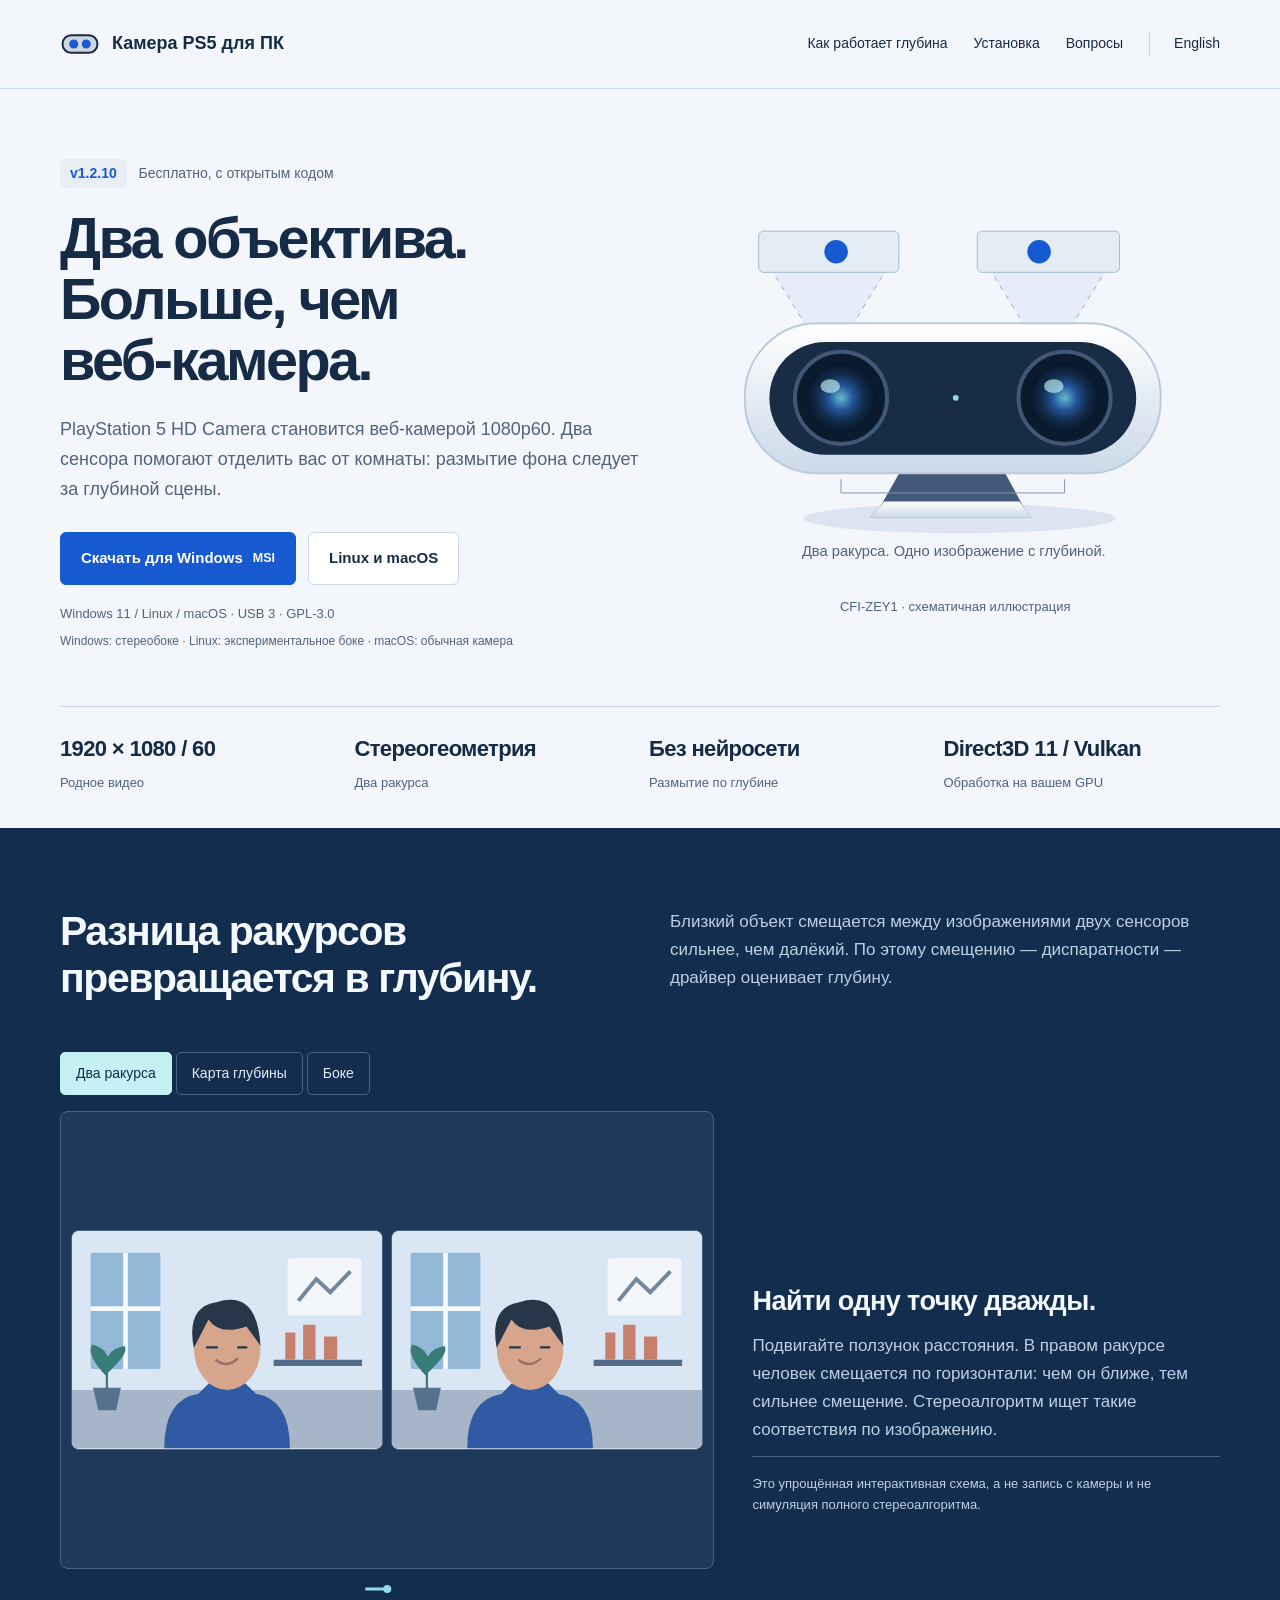
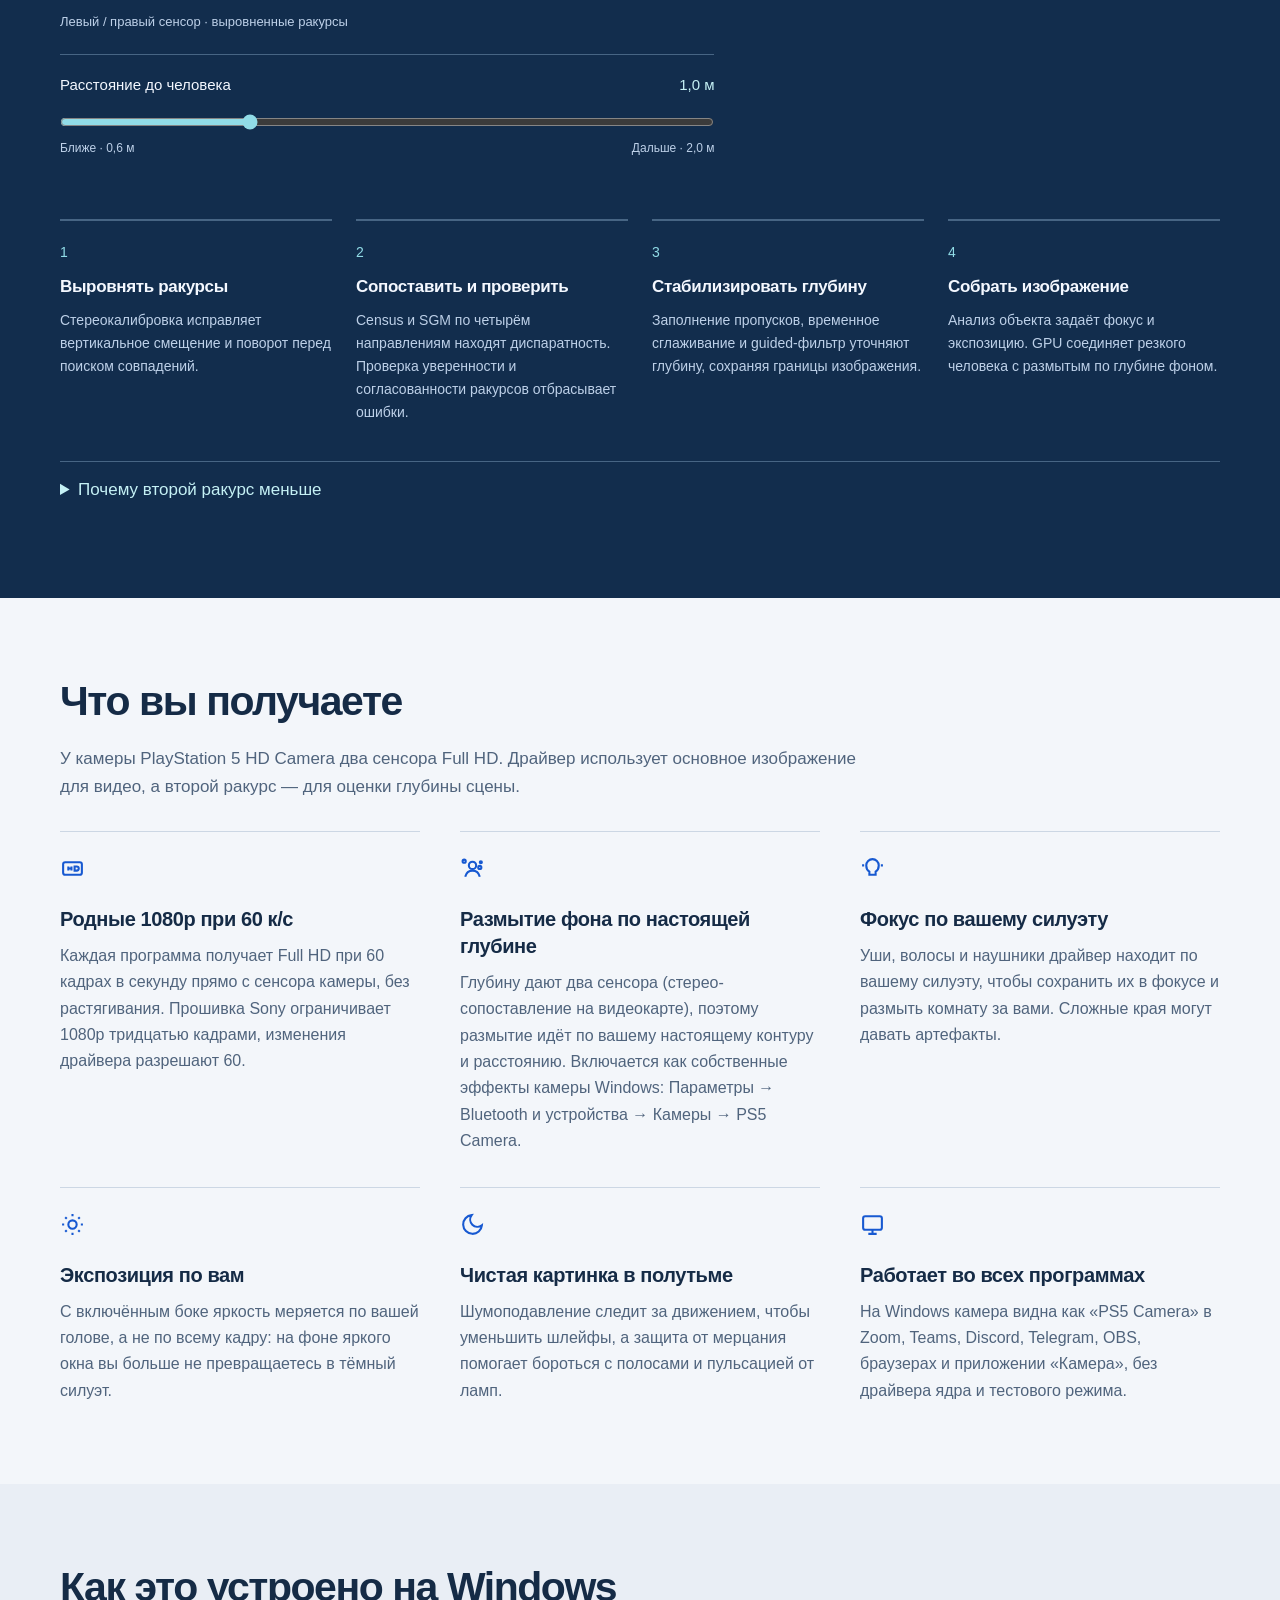
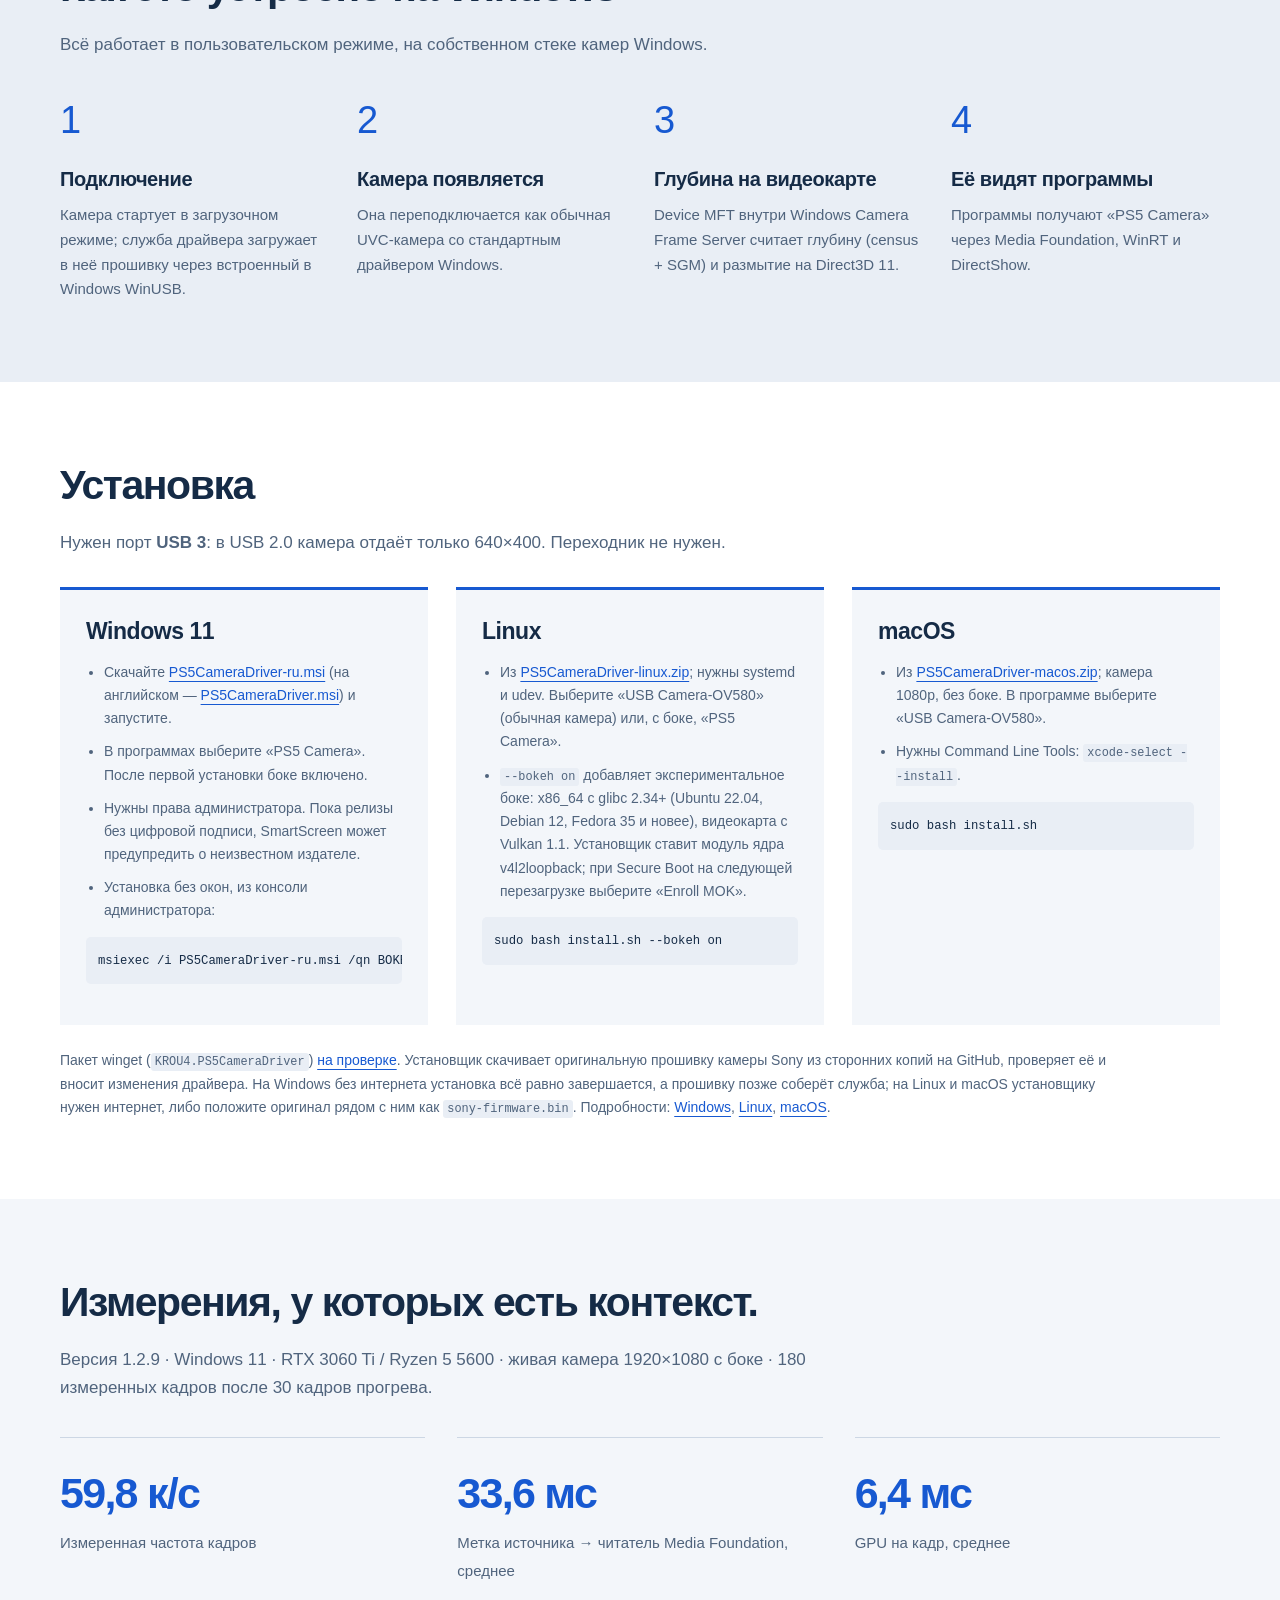
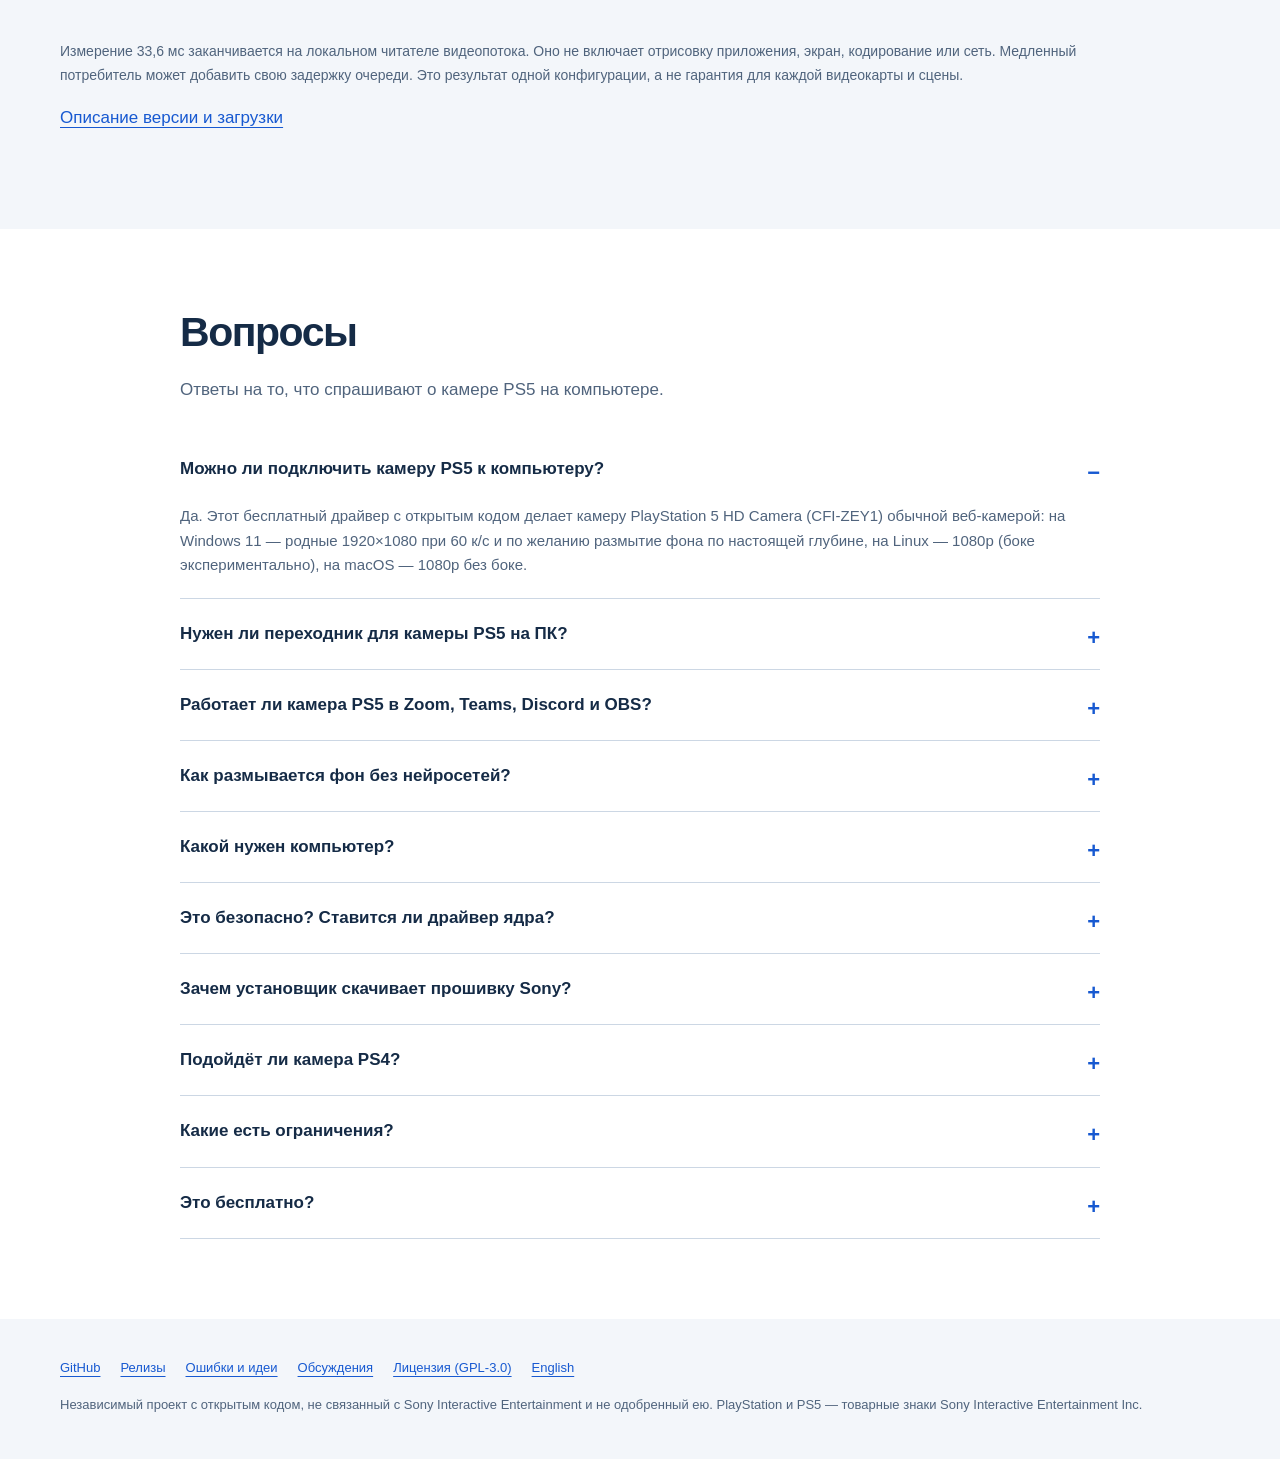
==== commit 3988bba3: "Fix fractional denoise history and prepare 1.2.10" ====
--- a/docs/ru/index.html
+++ b/docs/ru/index.html
@@ -175,7 +175,7 @@
 <div class="wrap hero-grid">
 <div>
 <p class="eyebrow">
-<span class="release-pill">v1.2.9</span> Бесплатно, с открытым кодом</p>
+<span class="release-pill">v1.2.10</span> Бесплатно, с открытым кодом</p>
 <h1>Два объектива. Больше, чем веб‑камера.</h1>
 <p class="lead">PlayStation 5 HD Camera становится веб‑камерой 1080p60. Два сенсора помогают отделить вас от комнаты: размытие фона следует за глубиной сцены.</p>
 <div class="cta">
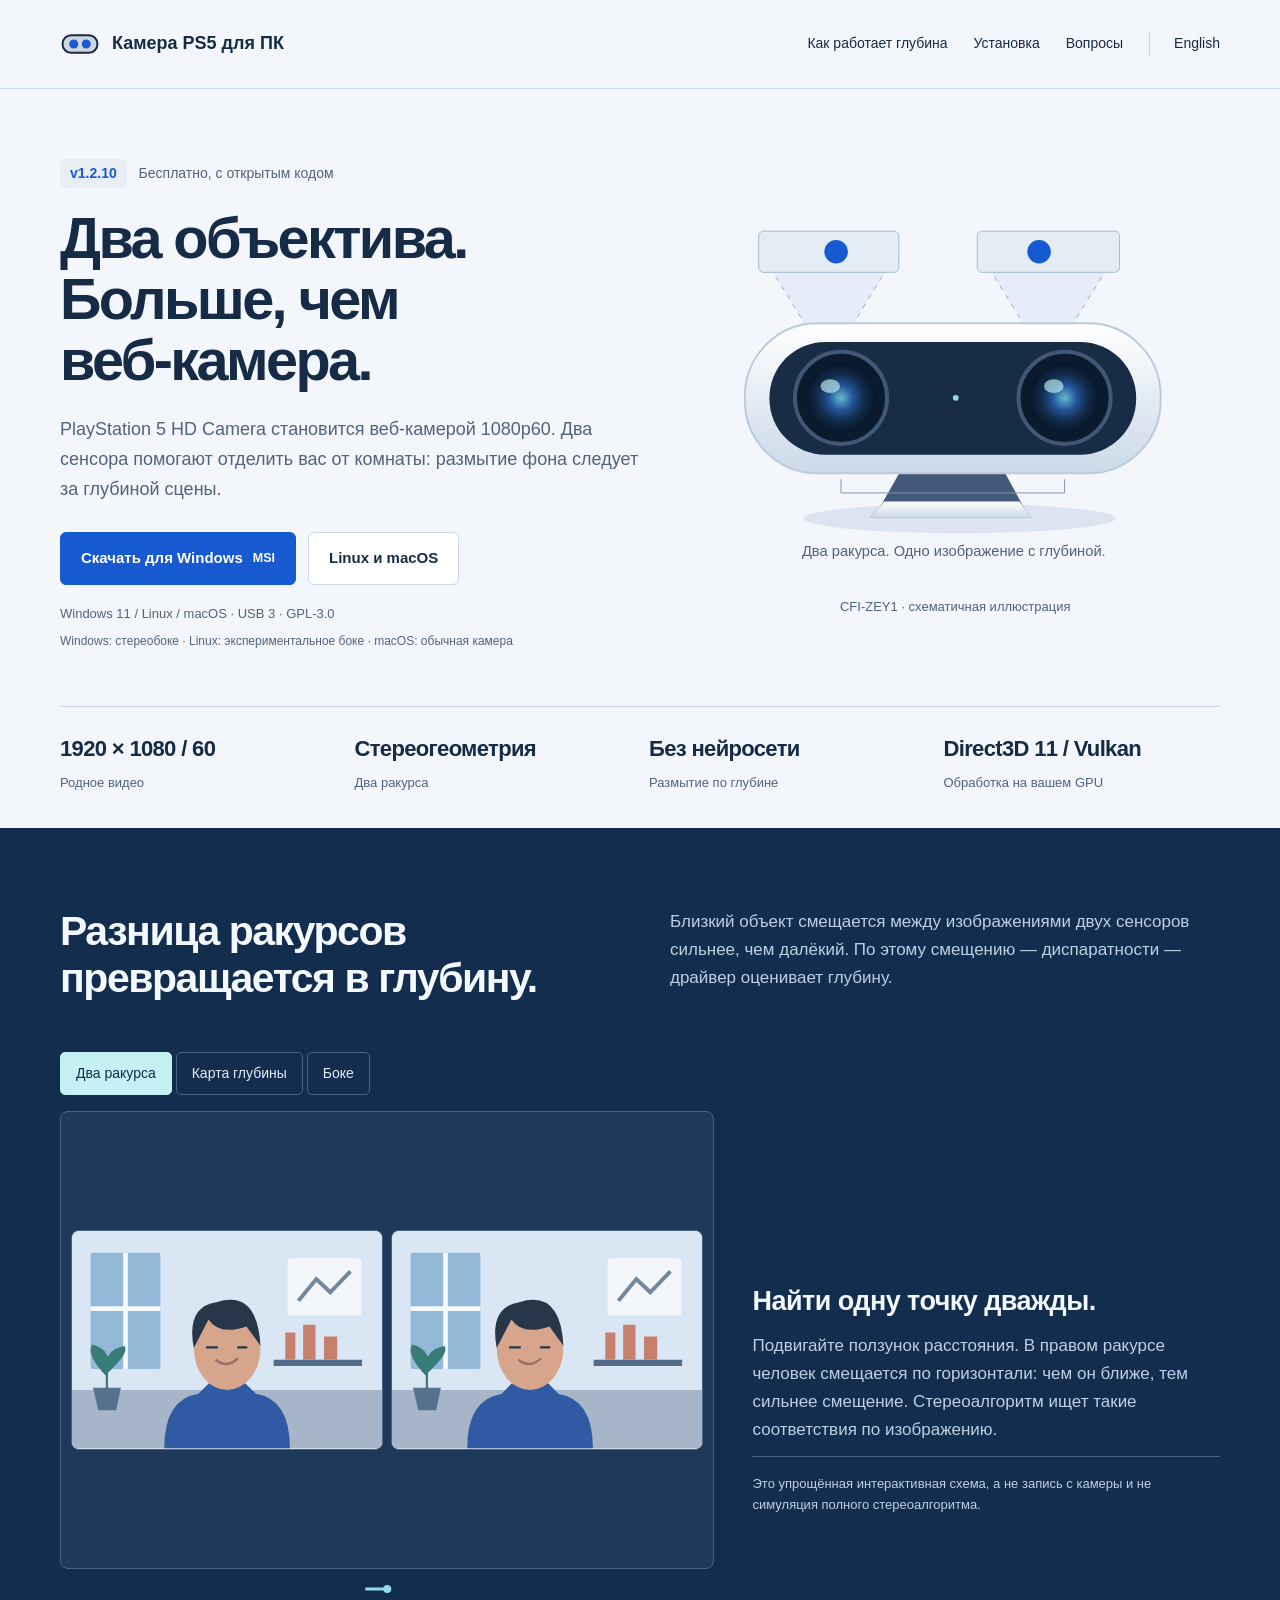
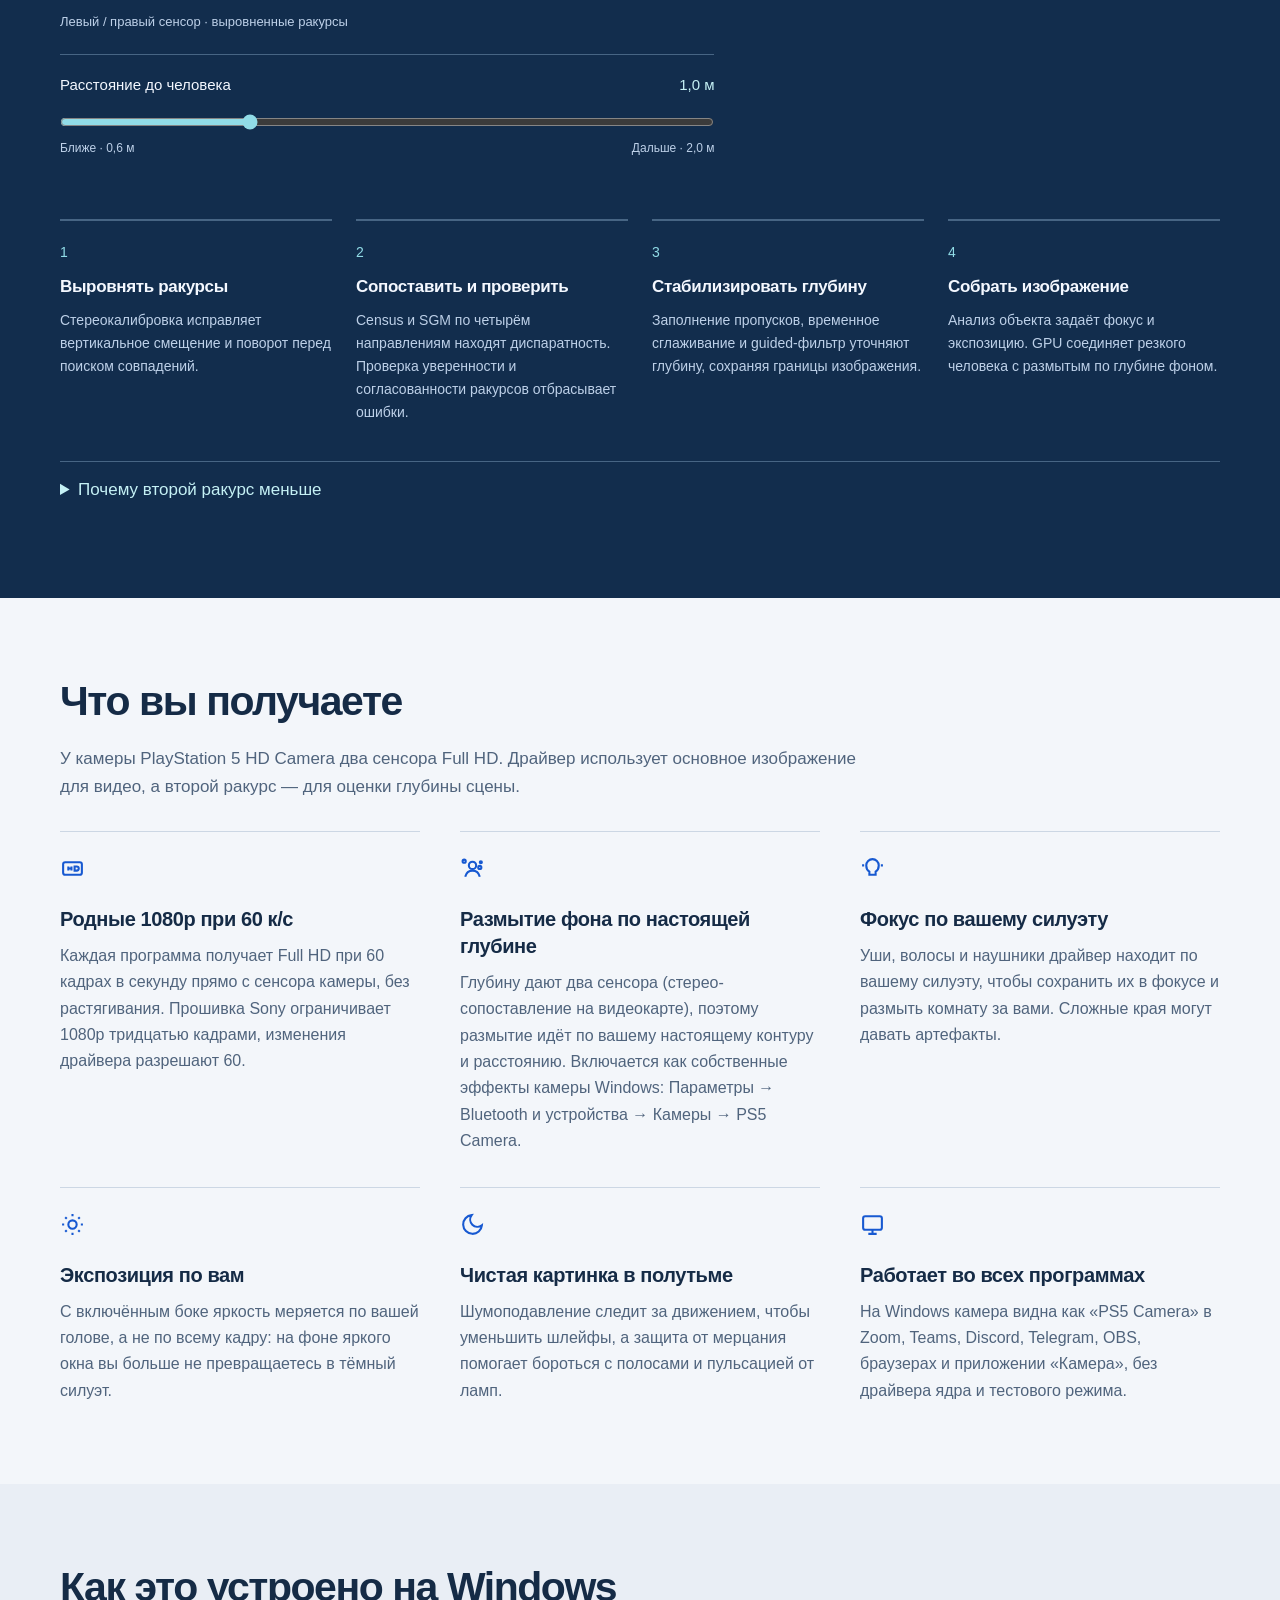
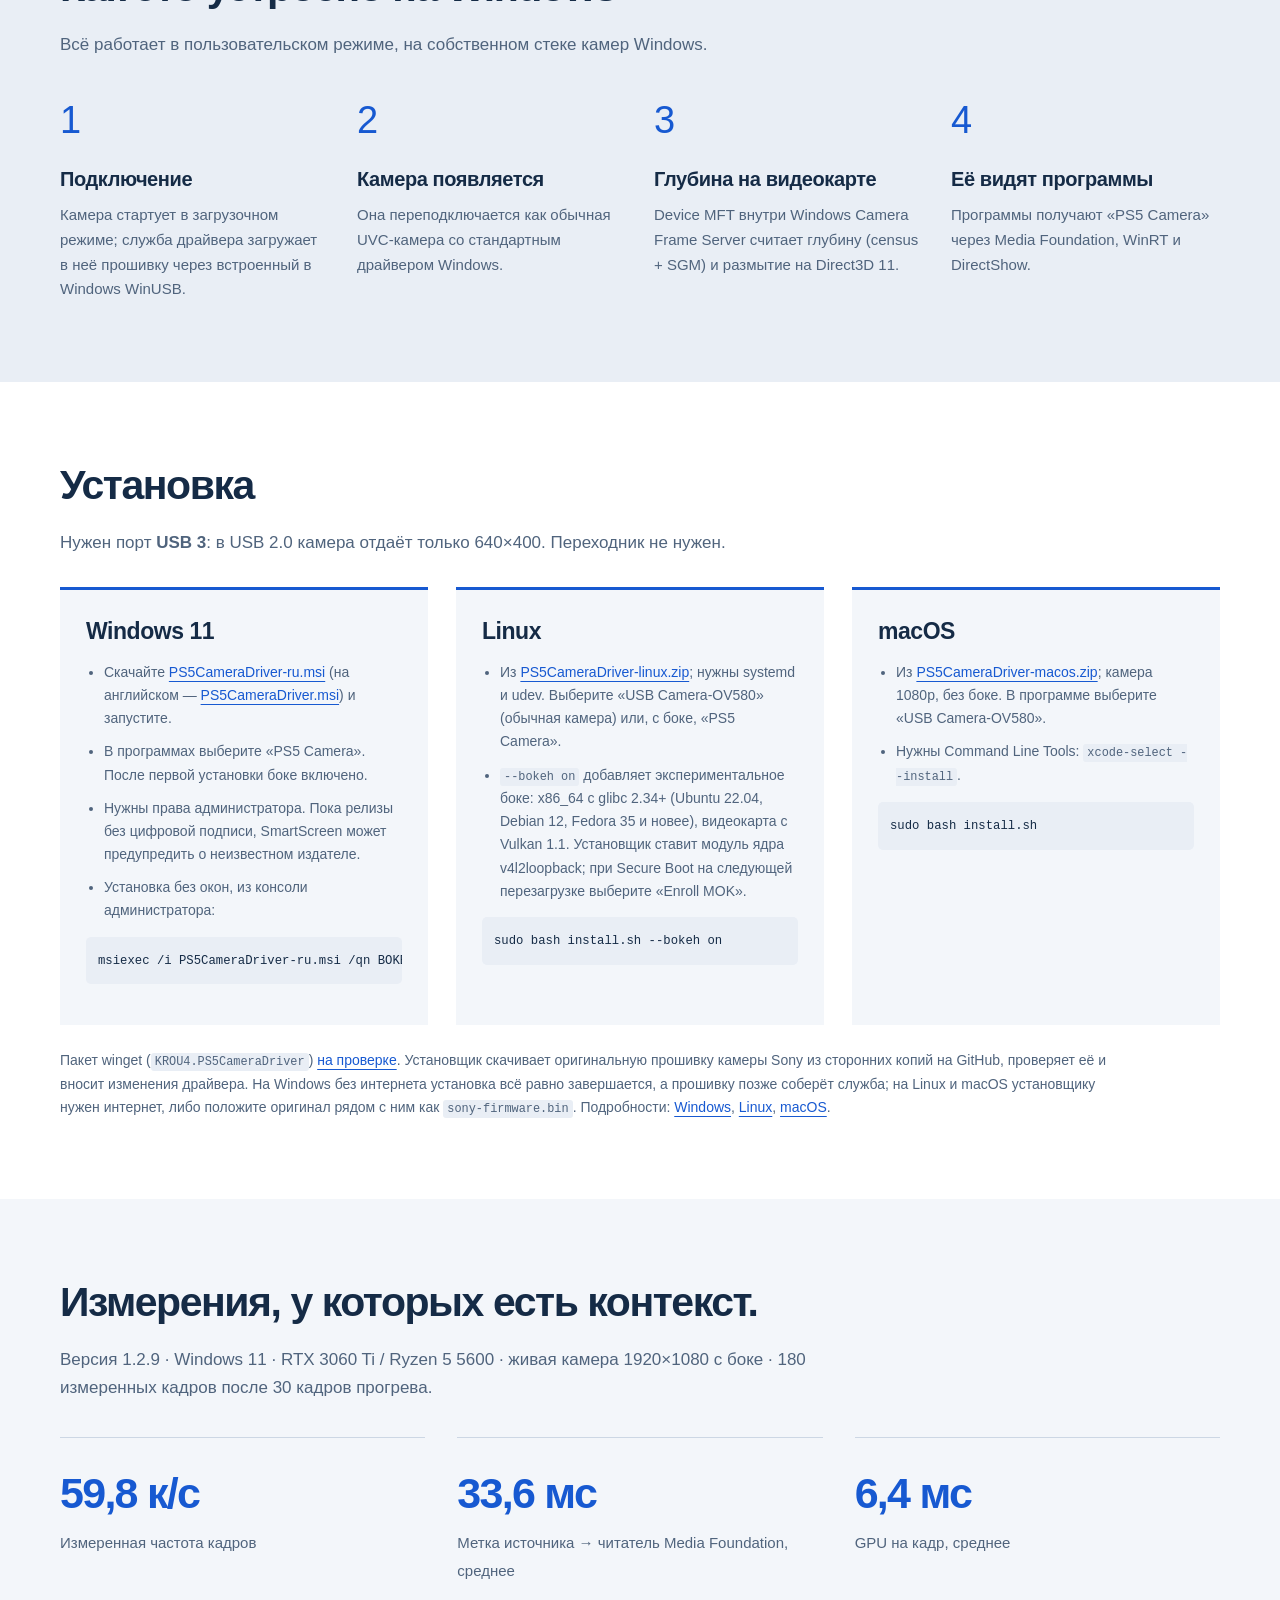
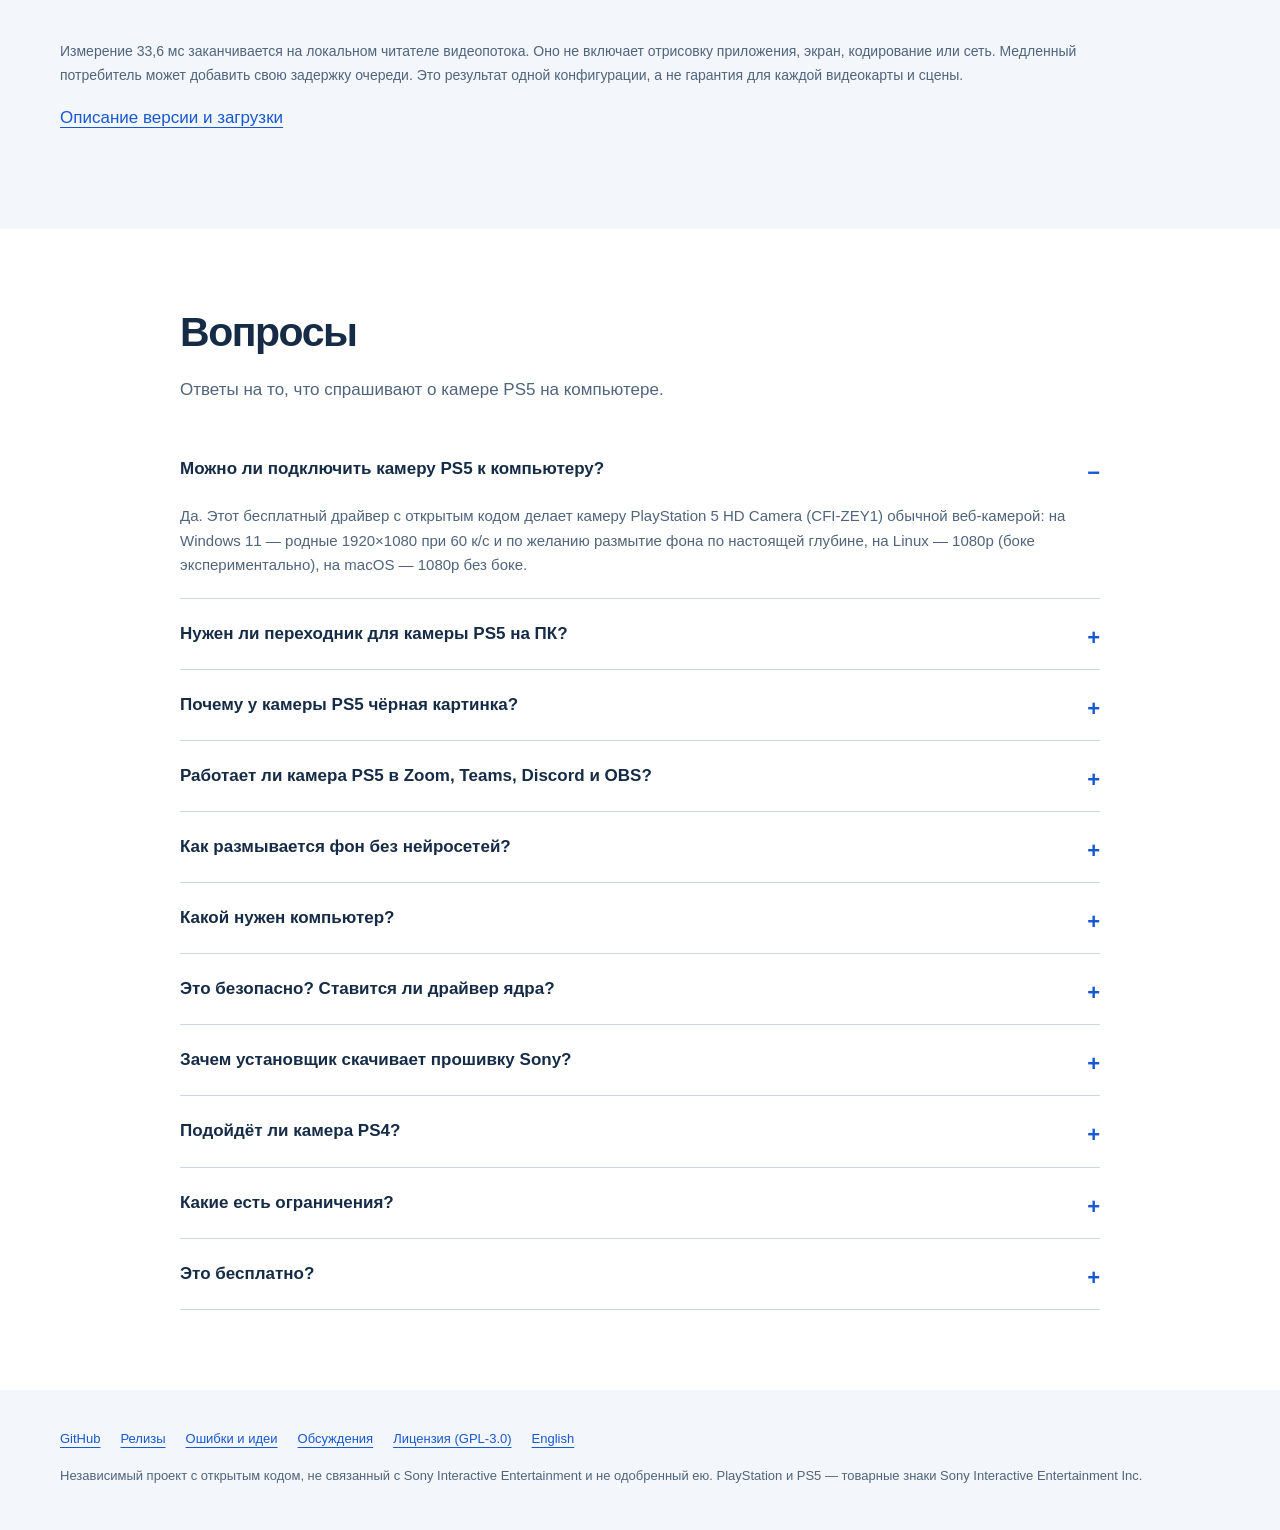
==== commit 924b129f: "Report why a camera stream stays black (#21) The device MFT logs a 4 s stream summary or the reason " ====
--- a/docs/ru/index.html
+++ b/docs/ru/index.html
@@ -66,6 +66,14 @@
     },
     {
       "@type": "Question",
+      "name": "Почему у камеры PS5 чёрная картинка?",
+      "acceptedAnswer": {
+        "@type": "Answer",
+        "text": "Обычно из-за подключения USB. Видеопоток камеры резервирует почти всю пропускную способность линии USB 3, поэтому за хабом, в USB-портах монитора или в некоторых портах передней панели он может запуститься без единого кадра. Подключите камеру прямо в порт USB 3 компьютера, у настольного ПК — сзади. ps5cam-ctl status показывает путь камеры по USB, а журнал драйвера называет причину."
+      }
+    },
+    {
+      "@type": "Question",
       "name": "Работает ли камера PS5 в Zoom, Teams, Discord и OBS?",
       "acceptedAnswer": {
         "@type": "Answer",
@@ -592,6 +600,12 @@
 </div>
 </details>
 <details>
+<summary>Почему у камеры PS5 чёрная картинка?</summary>
+<div>
+<p>Обычно из-за подключения USB. Видеопоток камеры резервирует почти всю пропускную способность линии USB 3, поэтому за хабом, в USB-портах монитора или в некоторых портах передней панели он может запуститься без единого кадра. Подключите камеру прямо в порт USB 3 компьютера, у настольного ПК — сзади. <code>ps5cam-ctl status</code> показывает путь камеры по USB, а журнал драйвера называет причину.</p>
+</div>
+</details>
+<details>
 <summary>Работает ли камера PS5 в Zoom, Teams, Discord и OBS?</summary>
 <div>
 <p>Да, во всех программах, которые работают с веб-камерами: Zoom, Microsoft Teams, Discord, Telegram, OBS Studio, браузерах и приложении «Камера» Windows. На Windows и на Linux с боке камера называется «PS5 Camera», на macOS и на Linux без боке — «USB Camera-OV580».</p>
